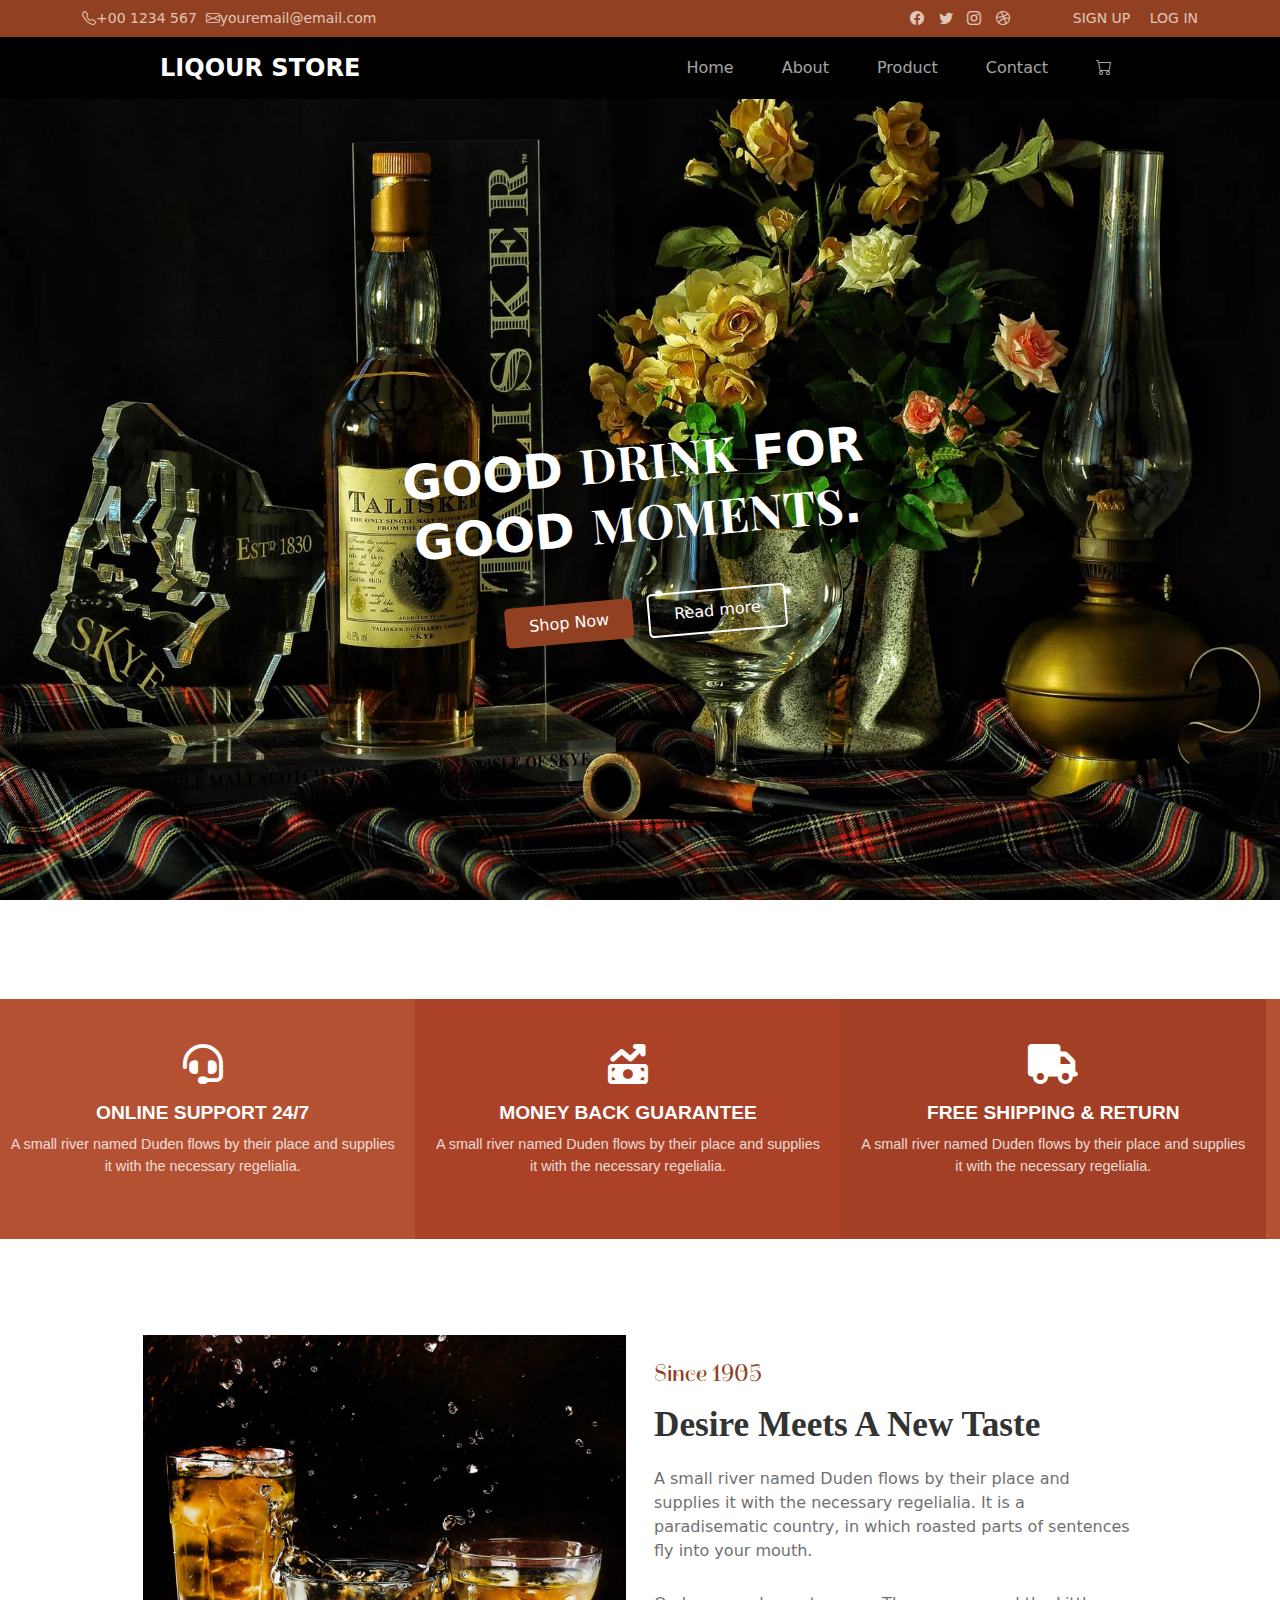
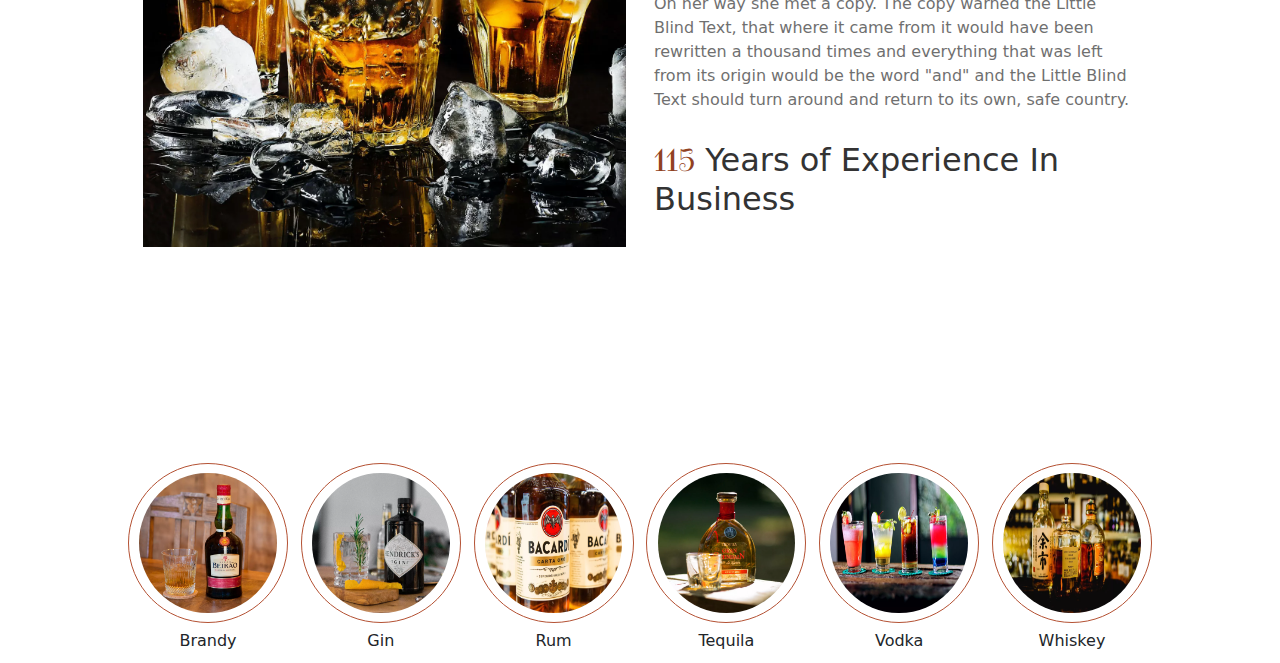
==== index.html @ 7c42d894 "6 circles photo" ====
<!DOCTYPE html>
<html lang="en">
<head>
    <meta charset="UTF-8">
    <meta name="viewport" content="width=device-width, initial-scale=1.0">
    <link href="https://cdn.jsdelivr.net/npm/bootstrap@5.3.3/dist/css/bootstrap.min.css" rel="stylesheet" integrity="sha384-QWTKZyjpPEjISv5WaRU9OFeRpok6YctnYmDr5pNlyT2bRjXh0JMhjY6hW+ALEwIH" crossorigin="anonymous">
    <link rel="stylesheet" href="assets/css/index.scss">
    <link rel="stylesheet" href="assets/css/reset.css">
    <link rel="stylesheet" href="assets/css/index.css">
    <link rel="preconnect" href="https://fonts.googleapis.com">
<link rel="preconnect" href="https://fonts.gstatic.com" crossorigin>
<link href="https://fonts.googleapis.com/css2?family=Spirax&display=swap" rel="stylesheet">
    <link rel="preconnect" href="https://fonts.googleapis.com">
    <link rel="stylesheet" href="https://cdnjs.cloudflare.com/ajax/libs/font-awesome/6.7.2/css/all.min.css" integrity="sha512-Evv84Mr4kqVGRNSgIGL/F/aIDqQb7xQ2vcrdIwxfjThSH8CSR7PBEakCr51Ck+w+/U6swU2Im1vVX0SVk9ABhg==" crossorigin="anonymous" referrerpolicy="no-referrer" />
<link rel="preconnect" href="https://fonts.gstatic.com" crossorigin>
<link href="https://fonts.googleapis.com/css2?family=Playfair+Display:ital,wght@0,400..900;1,400..900&display=swap" rel="stylesheet">
    <link rel="stylesheet" href="https://cdn.jsdelivr.net/npm/bootstrap-icons/font/bootstrap-icons.css">
</head>
<body>

    <header class="top-header">
        <div class="container">
            <div class="row align-items-center">
                <div class="col-md-6 d-flex align-items-center">
                    <i class="bi bi-telephone"></i> +00 1234 567 &nbsp;
                    <i class="bi bi-envelope"></i> youremail@email.com
                </div>
                <div class="col-md-6 text-end">
                    <div class="social-icons d-inline">
                        <a href="#"><i class="bi bi-facebook"></i></a>
                        <a href="#"><i class="bi bi-twitter"></i></a>
                        <a href="#"><i class="bi bi-instagram"></i></a>
                        <a href="#"><i class="bi bi-dribbble"></i></a>
                    </div>
                    <div class="auth-links d-inline">
                        <a href="#">SIGN UP</a>
                        <a href="#">LOG IN</a>
                    </div>
                </div>
            </div>
        </div>
    </header>
    

<nav class="navbar navbar-expand-lg ">
    <div class="container-fluid">
        <a class="navbar-brand fw-bold" href="#">LIQOUR STORE</a>
        <button class="navbar-toggler" type="button" data-bs-toggle="collapse" data-bs-target="#navbarNav"
                aria-controls="navbarNav" aria-expanded="false" aria-label="Toggle navigation">
            <span class="navbar-toggler-icon"></span>
        </button>
        <div class="collapse navbar-collapse justify-content-end" id="navbarNav">
            <ul class="navbar-nav">
                <li class="nav-item">
                    <a class="nav-link active" href="#">Home</a>
                </li>
                <li class="nav-item">
                    <a class="nav-link" href="#">About</a>
                </li>
                <li class="nav-item">
                    <a class="nav-link" href="#">Product</a>
                </li>
                <li class="nav-item">
                    <a class="nav-link" href="#">Contact</a>
                </li>
                <li class="nav-item">
                    <a class="nav-link" href="#">
                        <i class="bi bi-cart"></i> 
                    </a>
                </li>
            </ul>
        </div>
    </div>
</nav>

<div class="hero-wrap" style="background-image: url(assets/img/bg_2.jpg);" data-stellar-background-ratio="0.5">
    <div class="overlay"></div>
    <div class="container">
      <div class="row no-gutters slider-text align-items-center justify-content-center">
        <div class="col-md-8 ftco-animate d-flex align-items-end">
            <div class="text w-100 text-center">
              <h1 class="mb-4">Good <span>Drink</span> for Good <span>Moments</span>.</h1>
              <p><a href="#" class="btn btn-primary py-2 px-4">Shop Now</a> <a href="#" class="btn btn-white btn-outline-white py-2 px-4">Read more</a></p>
          </div>
        </div>
      </div>
    </div>
  </div>


  <section id="orange_area">
    <div class="orange_area">
        <div class="row">
            <div class="col-4">
                <div class="icon"><i class="fa-solid fa-headset"></i></div>
                <div class="icontext">
                    <h3>ONLINE SUPPORT 24/7</h3>
                    <p>A small river named Duden flows by their place and supplies it with the necessary regelialia.</p>
                </div> 
            </div>
            <div class="col-4 litle_orange">
                <div class="icon"><i class="fa-solid fa-money-bill-trend-up"></i></div>
                <div class="icontext">
                    <h3>MONEY BACK GUARANTEE</h3>
                    <p>A small river named Duden flows by their place and supplies it with the necessary regelialia.</p>
                </div> 
            </div>
            <div class="col-4 orange">
                <div class="icon"><i class="fa-solid fa-truck"></i></div>
                <div class="icontext">
                    <h3>FREE SHIPPING & RETURN</h3>
                    <p>A small river named Duden flows by their place and supplies it with the necessary regelialia.</p>
                </div> 
            </div>
        </div>
    </div>
</section>

   
<section id="desiremeets">
    <div class="desiremeets">
        <div class="row gap-1 d-flex align-items-center justify-content-center">
            <div class="col-6">
                <div class="image">
                    <img src="assets/img/about.jpg" alt="">
                </div>
            </div>
            <div class="col-6 text d-flex justify-content-center">
                <span class="since">Since 1905</span>
                <h3>Desire Meets A New Taste</h3>
                <p>A small river named Duden flows by their place and supplies it with the necessary regelialia. It is a paradisematic country, in which roasted parts of sentences fly into your mouth.</p>
                <p>On her way she met a copy. The copy warned the Little Blind Text, that where it came from it would have been rewritten a thousand times and everything that was left from its origin would be the word "and" and the Little Blind Text should turn around and return to its own, safe country.</p>
                <h2><span>115</span> Years of Experience In Business</h2>
            </div>
        </div>
    </div>
</section>



<section id="circles">
    <div class="circles">
        <div class="circlesandtext">
            <div class="circle_mini">
                <div class="circle">
                    <img src="assets/img/kind-1.jpg" alt="">
                </div>
            </div>
            <div class="text"><h1>Brandy</h1></div>
        </div>
        <div class="circlesandtext">
            <div class="circle_mini">
                <div class="circle">
                    <img src="assets/img/kind-2.jpg" alt="">
                </div>
            </div>
            <div class="text"><h1>Gin</h1></div>
        </div>
        <div class="circlesandtext">
            <div class="circle_mini">
                <div class="circle">
                    <img src="assets/img/kind-3.jpg" alt="">
                </div>
            </div>
            <div class="text"><h1>Rum</h1></div>
        </div>
        <div class="circlesandtext">
            <div class="circle_mini">
                <div class="circle">
                    <img src="assets/img/kind-4.jpg" alt="">
                </div>
            </div>
            <div class="text"><h1>Tequila</h1></div>
        </div>
        <div class="circlesandtext">
            <div class="circle_mini">
                <div class="circle">
                    <img src="assets/img/kind-5.jpg" alt="">
                </div>
            </div>
            <div class="text"><h1>Vodka</h1></div>
        </div>
        <div class="circlesandtext">
            <div class="circle_mini">
                <div class="circle">
                    <img src="assets/img/kind-6.jpg" alt="">
                </div>
            </div>
            <div class="text"><h1>Whiskey</h1></div>
        </div>
      
    </div>
</section>

</body>
</html>
---- assets/css/index.css ----
.top-header {
  background-color: #914122;
  color: #e0c5b9;
  font-size: 14px;
  padding: 0.5rem 2rem;
  width: 100%;
  margin-bottom: 0;
  display: flex;
  justify-content: space-between;
  align-items: center;
}
.top-header .social-icons a {
  color: #e0c5b9;
  margin-left: 10px;
  text-decoration: none;
}
.top-header .auth-links a {
  color: #e0c5b9;
  text-decoration: none;
  margin-left: 15px;
}
.top-header .text-end {
  display: flex;
  align-items: center;
  justify-content: flex-end;
  gap: 3rem;
}
.top-header .auth-links a:hover,
.top-header .social-icons a:hover {
  color: #ffffff;
}

.navbar-expand-lg {
  width: 100%;
  z-index: 1000;
  background-color: #010101;
  border: none;
}
.navbar-expand-lg .container-fluid {
  padding: 0 10rem;
  margin: 0 auto;
}
.navbar-expand-lg .container-fluid .navbar-nav {
  gap: 2rem;
}
.navbar-expand-lg .container-fluid .navbar-nav .nav-item a {
  color: rgb(164, 164, 164);
  transition: color 0.3s ease;
}
.navbar-expand-lg .container-fluid .navbar-nav .nav-item a:hover {
  color: #914122;
}
.navbar-expand-lg .fw-bold {
  color: white;
  font-size: 1.5rem;
}

.hero-wrap {
  background-attachment: fixed;
  width: 100%;
  min-height: 100vh;
  background-size: cover;
  background-position: center;
  background-repeat: no-repeat;
  display: flex;
  align-items: center;
  justify-content: center;
  padding: 0 15px;
}
.hero-wrap .overlay {
  position: absolute;
  top: 0;
  left: 0;
  width: 100%;
  height: 100%;
}
.hero-wrap .text {
  position: relative;
  z-index: 2;
  color: white;
  text-align: center;
}
.hero-wrap h1 {
  font-size: 3rem;
  font-weight: bold;
  text-transform: uppercase;
}
.hero-wrap h1 span {
  font-family: "Playfair Display", serif;
}
.hero-wrap .no-gutters {
  transform: rotate(-5deg);
  width: 60rem;
  margin: 0 auto;
  font-size: 3rem;
}
.hero-wrap p {
  margin-top: 20px;
}
.hero-wrap .btn-primary,
.hero-wrap .btn-white {
  border-radius: 5px;
  transition: 0.3s;
}
.hero-wrap .btn-primary {
  background-color: #914122;
  color: white;
  border: none;
}
.hero-wrap .btn-primary:hover {
  background-color: #a1330c;
}
.hero-wrap .btn-white {
  background-color: transparent;
  color: white;
  border: 2px solid white;
}
.hero-wrap .btn-white:hover {
  background-color: white;
  color: black;
}
@media (max-width: 1200px) {
  .hero-wrap h1 {
    font-size: 2.5rem;
  }
  .hero-wrap .no-gutters {
    width: 50rem;
    font-size: 2.5rem;
  }
}
@media (max-width: 992px) {
  .hero-wrap {
    padding: 0 10px;
  }
  .hero-wrap h1 {
    font-size: 2rem;
  }
  .hero-wrap .no-gutters {
    width: 40rem;
    font-size: 2rem;
  }
}
@media (max-width: 768px) {
  .hero-wrap h1 {
    font-size: 1.75rem;
  }
  .hero-wrap .no-gutters {
    width: 30rem;
    font-size: 1.75rem;
  }
  .hero-wrap .btn-primary, .hero-wrap .btn-white {
    font-size: 1rem;
    padding: 10px 20px;
  }
}
@media (max-width: 576px) {
  .hero-wrap {
    min-height: 60vh;
  }
  .hero-wrap h1 {
    font-size: 1.5rem;
  }
  .hero-wrap .no-gutters {
    width: 100%;
    font-size: 1.5rem;
    transform: rotate(0deg);
  }
}

#orange_area {
  display: flex;
  align-items: center;
  justify-content: center;
  background-color: #B45133;
  width: 100%;
  height: auto;
  flex-wrap: wrap;
}
#orange_area .row {
  display: flex;
  justify-content: center;
  align-items: center;
  width: 100%;
  max-width: 1300px;
  height: auto;
  padding: 0;
  flex-wrap: wrap;
}
#orange_area .col-4 {
  flex: 1;
  display: flex;
  flex-direction: column;
  align-items: center;
  justify-content: center;
  text-align: center;
  padding: 20px;
  font-size: 1rem;
  color: white;
  height: 100%;
  min-height: 15rem;
}
#orange_area .col-4 .icon {
  margin-bottom: 15px;
}
#orange_area .col-4 .icon i {
  font-size: 2.5rem;
}
#orange_area .col-4 h3 {
  font-family: "Poppins", sans-serif;
  font-size: 1.2rem;
  font-weight: bold;
  text-transform: uppercase;
  margin-bottom: 10px;
}
#orange_area .col-4 p {
  font-family: "Open Sans", sans-serif;
  font-size: 0.9rem;
  line-height: 1.5;
  opacity: 0.8;
}
#orange_area .litle_orange {
  background-color: #ab4227;
}
#orange_area .orange {
  background-color: #a23f25;
}
@media (max-width: 768px) {
  #orange_area .col-4 {
    flex: 0 0 100%;
    padding: 15px;
    min-height: 12rem;
  }
  #orange_area .icon i {
    font-size: 2rem;
  }
  #orange_area h3 {
    font-size: 1rem;
  }
  #orange_area p {
    font-size: 0.85rem;
  }
}
@media (max-width: 576px) {
  #orange_area .col-4 {
    padding: 10px;
    min-height: 10rem;
  }
  #orange_area .icon i {
    font-size: 1.8rem;
  }
  #orange_area h3 {
    font-size: 0.9rem;
  }
  #orange_area p {
    font-size: 0.8rem;
  }
}

#desiremeets {
  width: 100%;
  height: auto;
}
#desiremeets .row {
  width: 90%;
  margin: 0 auto;
  height: auto;
  padding-top: 6rem;
  padding-bottom: 0;
  padding-left: 3rem;
  padding-right: 3rem;
  display: flex;
  flex-wrap: wrap;
  justify-content: space-between;
  gap: 2rem;
}
#desiremeets .col-6 {
  width: 48%;
  height: 32rem;
  margin-bottom: 3rem;
}
#desiremeets .col-6 img {
  width: 100%;
  height: 32rem;
}
#desiremeets .text {
  display: flex;
  flex-direction: column;
  justify-content: center;
  align-items: flex-start;
  color: #333;
  gap: 0.8rem;
}
#desiremeets .text h3 {
  font-size: 2.2rem;
  font-family: "Times New Roman", Times, serif;
  font-weight: bold;
}
#desiremeets .text span {
  color: #914122;
  font-family: "Spirax", system-ui;
  font-size: 2rem;
}
#desiremeets .text p {
  opacity: 0.7;
}
#desiremeets .text .since {
  font-size: 1.5rem;
}
@media (max-width: 768px) {
  #desiremeets .row {
    flex-direction: column;
    align-items: center;
  }
  #desiremeets .col-6 {
    width: 100%;
    height: 32rem;
  }
  #desiremeets .col-6 img {
    height: 32rem;
  }
}
@media (max-width: 576px) {
  #desiremeets .col-6 {
    padding: 10px;
    width: 100%;
    height: 32rem;
  }
  #desiremeets .col-6 img {
    height: 32rem;
  }
}

#circles {
  width: 100%;
  display: flex;
  justify-content: center;
  align-items: center;
  height: 15rem;
  margin-top: 8rem;
}
#circles .circles {
  display: flex;
  flex-wrap: wrap;
  width: 80%;
  height: 10rem;
  margin: 0 auto;
  justify-content: space-between;
}
#circles .circles .circle_mini {
  width: 10rem;
  height: 10rem;
  display: flex;
  flex-direction: column;
  align-items: center;
  justify-content: center;
  border: 1px solid #B45133;
  border-radius: 50%;
  padding: 0.5rem;
  transition: 0.6s;
}
#circles .circle {
  display: flex;
  align-items: center;
  justify-content: center;
  width: 7.6rem;
  height: 8.3rem;
  margin: 5px 0.5px;
  border-radius: 50%;
}
#circles .circle img {
  width: 8.6rem;
  height: 8.8rem;
  border-radius: 50%;
}
#circles h1 {
  margin-top: 0.5rem;
  font-size: 1rem;
  text-align: center;
}
#circles .circlesandtext {
  width: auto;
  height: auto;
  display: flex;
  align-items: center;
  justify-content: center;
  flex-direction: column;
}
#circles .circle_mini:hover {
  width: 10rem;
  height: 10rem;
  display: flex;
  flex-direction: column;
  align-items: center;
  justify-content: center;
  border: 1px solid #ffffff;
  opacity: 0.5;
  z-index: 999;
  border-radius: 50%;
  padding: 0.5rem;
  transition: 0.6s;
  background-color: rgb(185, 128, 62);
}
@media (max-width: 768px) {
  #circles #circles {
    flex-direction: column;
    margin-top: 40rem;
    height: auto;
  }
  #circles .circles {
    margin-top: 40rem;
    flex-direction: column;
    flex-wrap: wrap;
    align-items: center;
    justify-content: center;
    gap: 1rem;
    height: auto;
  }
  #circles .circle_mini {
    width: 10rem;
    height: 10rem;
  }
}/*# sourceMappingURL=index.css.map */
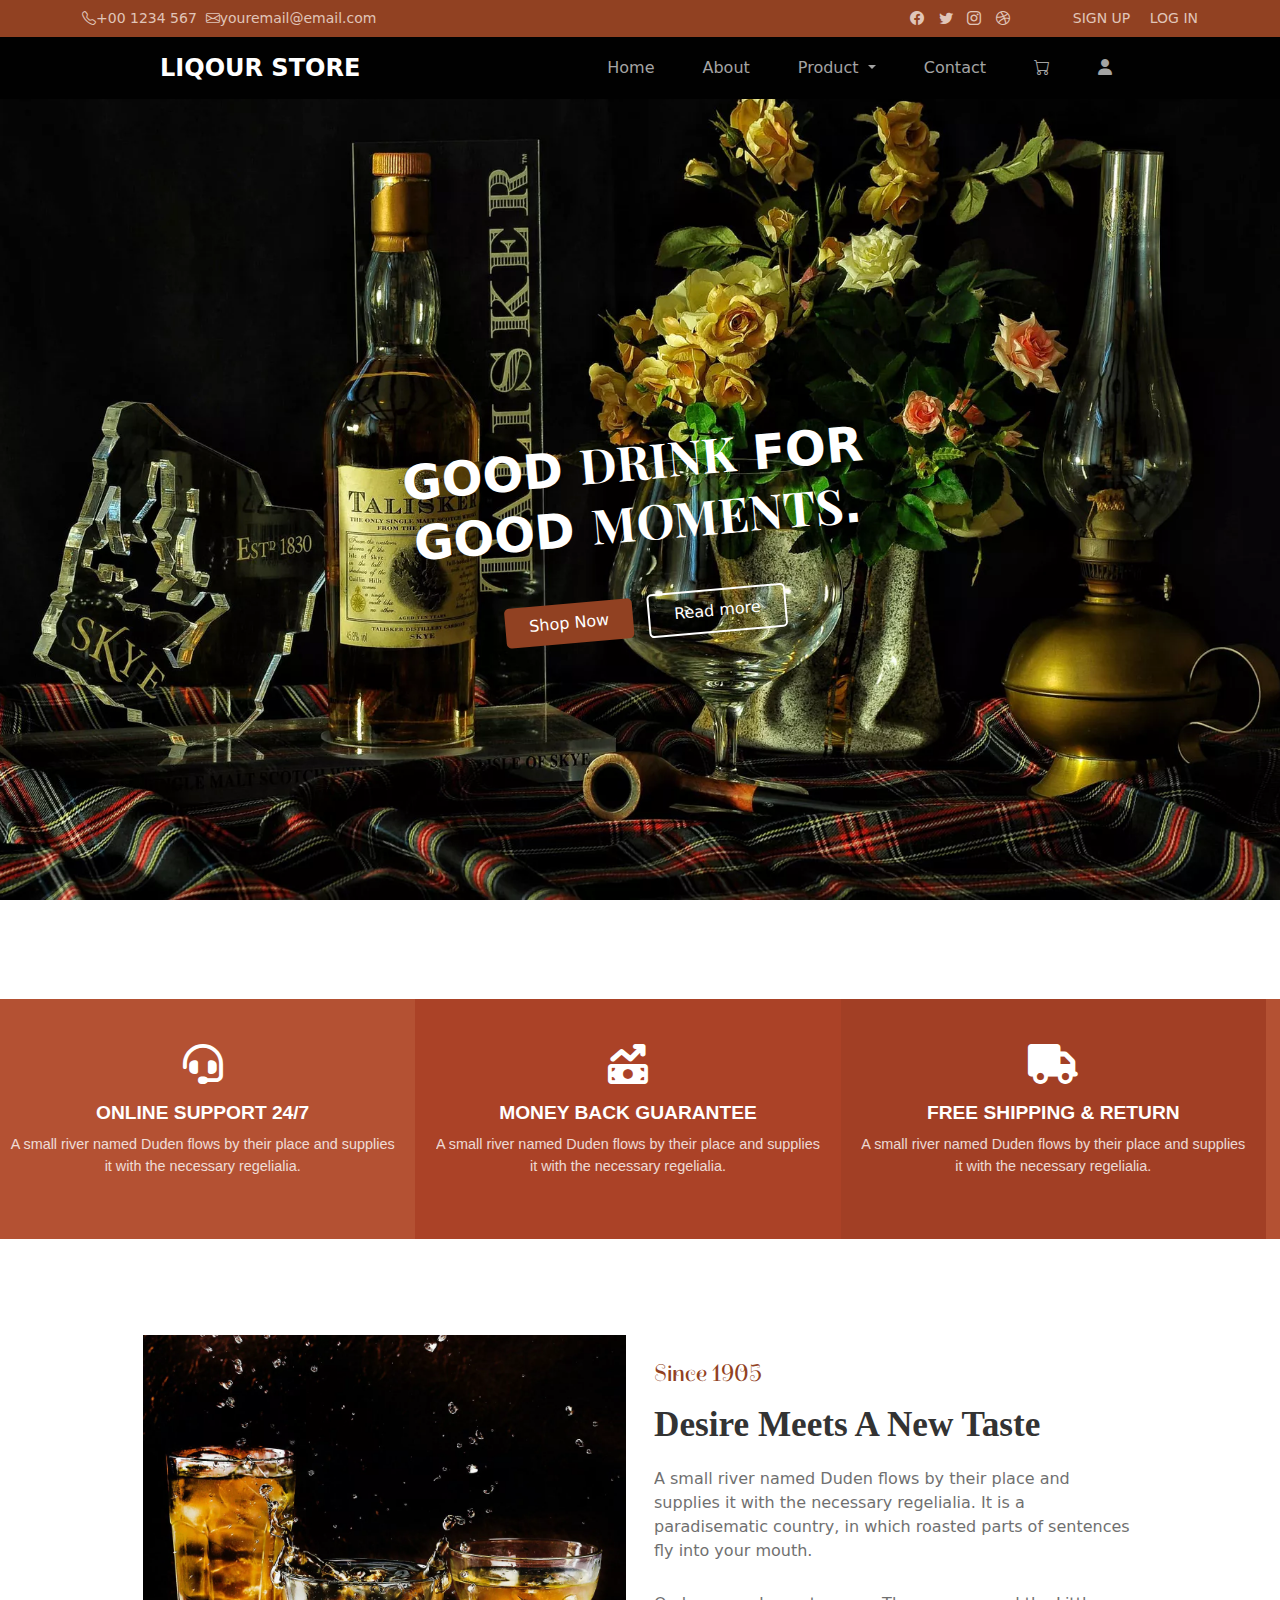
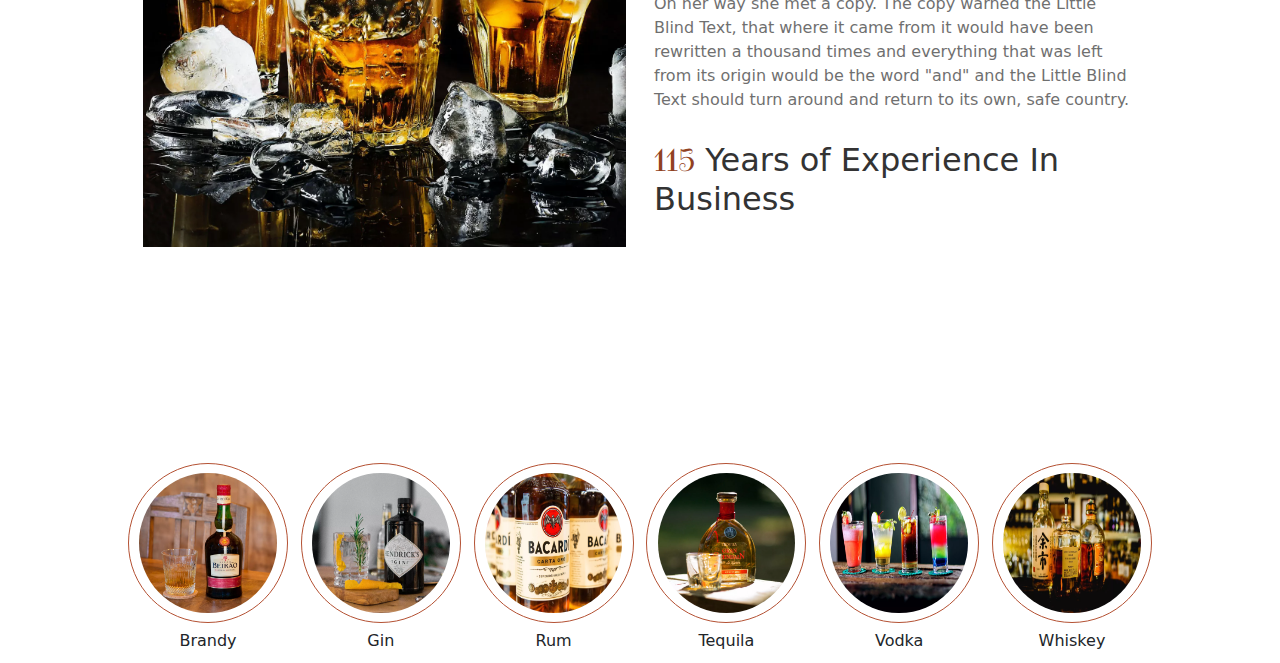
==== commit 375b352a: "Login and signup page version 1.0" ====
--- a/index.html
+++ b/index.html
@@ -42,36 +42,50 @@
     </header>
     
 
-<nav class="navbar navbar-expand-lg ">
-    <div class="container-fluid">
-        <a class="navbar-brand fw-bold" href="#">LIQOUR STORE</a>
-        <button class="navbar-toggler" type="button" data-bs-toggle="collapse" data-bs-target="#navbarNav"
-                aria-controls="navbarNav" aria-expanded="false" aria-label="Toggle navigation">
-            <span class="navbar-toggler-icon"></span>
-        </button>
-        <div class="collapse navbar-collapse justify-content-end" id="navbarNav">
-            <ul class="navbar-nav">
-                <li class="nav-item">
-                    <a class="nav-link active" href="#">Home</a>
-                </li>
-                <li class="nav-item">
-                    <a class="nav-link" href="#">About</a>
-                </li>
-                <li class="nav-item">
-                    <a class="nav-link" href="#">Product</a>
-                </li>
-                <li class="nav-item">
-                    <a class="nav-link" href="#">Contact</a>
-                </li>
-                <li class="nav-item">
-                    <a class="nav-link" href="#">
-                        <i class="bi bi-cart"></i> 
-                    </a>
-                </li>
-            </ul>
-        </div>
-    </div>
-</nav>
+    <nav class="navbar navbar-expand-lg">
+        <div class="container-fluid">
+            <a class="navbar-brand fw-bold" href="#">LIQOUR STORE</a>
+            <button class="navbar-toggler" type="button" data-bs-toggle="collapse" data-bs-target="#navbarNav"
+                    aria-controls="navbarNav" aria-expanded="false" aria-label="Toggle navigation">
+                <span class="navbar-toggler-icon"></span>
+            </button>
+            <div class="collapse navbar-collapse justify-content-end" id="navbarNav">
+                <ul class="navbar-nav">
+                    <li class="nav-item">
+                        <a class="nav-link active" href="#">Home</a>
+                    </li>
+                    <li class="nav-item">
+                        <a class="nav-link" href="#">About</a>
+                    </li>
+                    <li class="nav-item dropdown">
+                        <a class="nav-link dropdown-toggle" href="#" role="button" data-bs-toggle="dropdown" aria-expanded="false">
+                          Product
+                        </a>
+                        <ul class="dropdown-menu">
+                          <li><a class="dropdown-item" href="#">Product</a></li>
+                          <li><a class="dropdown-item" href="#">Single product</a></li>
+                          <li><a class="dropdown-item" href="#">Cart</a></li>
+                          <li><a class="dropdown-item" href="#">Checkout</a></li>
+                        </ul>
+                      </li>
+                    <li class="nav-item">
+                        <a class="nav-link" href="#">Contact</a>
+                    </li>
+                    <li class="nav-item">
+                        <a class="nav-link" href="#">
+                            <i class="bi bi-cart"></i> 
+                        </a>
+                    </li>
+                    <li class="nav-item">
+                        <a class="nav-link" href="signup.html">
+                            <i class="fa-solid fa-user"></i> 
+                        </a>
+                    </li>
+                </ul>
+            </div>
+        </div>
+    </nav>
+    
 
 <div class="hero-wrap" style="background-image: url(assets/img/bg_2.jpg);" data-stellar-background-ratio="0.5">
     <div class="overlay"></div>
@@ -191,6 +205,7 @@
       
     </div>
 </section>
+<script src="https://cdn.jsdelivr.net/npm/bootstrap@5.3.3/dist/js/bootstrap.bundle.min.js" integrity="sha384-YvpcrYf0tY3lHB60NNkmXc5s9fDVZLESaAA55NDzOxhy9GkcIdslK1eN7N6jIeHz" crossorigin="anonymous"></script>
 
 </body>
 </html>--- a/assets/css/index.css
+++ b/assets/css/index.css
@@ -43,6 +43,10 @@
 .navbar-expand-lg .container-fluid .navbar-nav {
   gap: 2rem;
 }
+.navbar-expand-lg .container-fluid .navbar-nav .dropdown-menu {
+  background-color: #010101;
+  color: white;
+}
 .navbar-expand-lg .container-fluid .navbar-nav .nav-item a {
   color: rgb(164, 164, 164);
   transition: color 0.3s ease;
@@ -53,6 +57,26 @@
 .navbar-expand-lg .fw-bold {
   color: white;
   font-size: 1.5rem;
+}
+@media (max-width: 768px) {
+  .navbar-expand-lg .navbar-toggler {
+    background-color: #ff6600;
+  }
+  .navbar-expand-lg .navbar-nav {
+    width: 100%;
+    text-align: center;
+    display: flex;
+    flex-direction: column;
+    align-items: center;
+    padding: 0;
+  }
+  .navbar-expand-lg .navbar-nav .nav-item {
+    width: 100%;
+    padding: 10px 0;
+  }
+  .navbar-expand-lg .navbar-nav .nav-link {
+    font-size: 18px;
+  }
 }
 
 .hero-wrap {
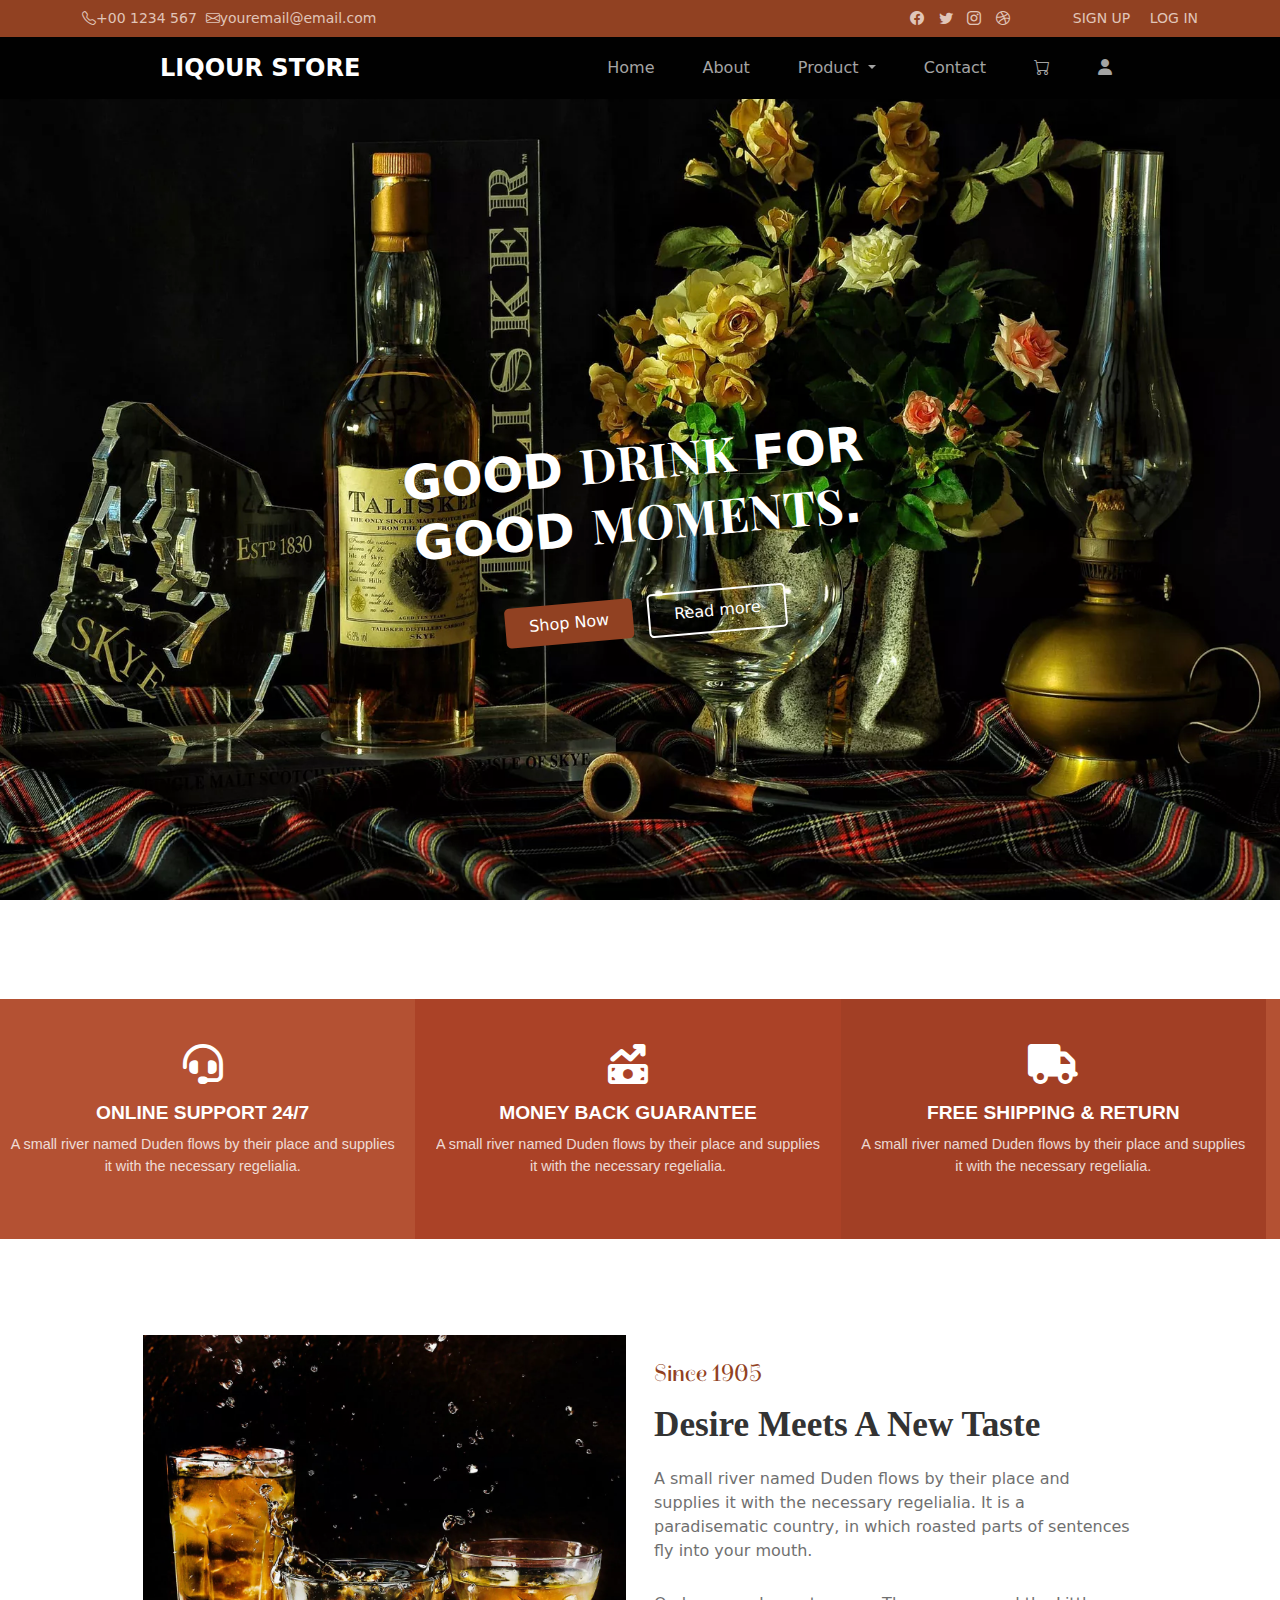
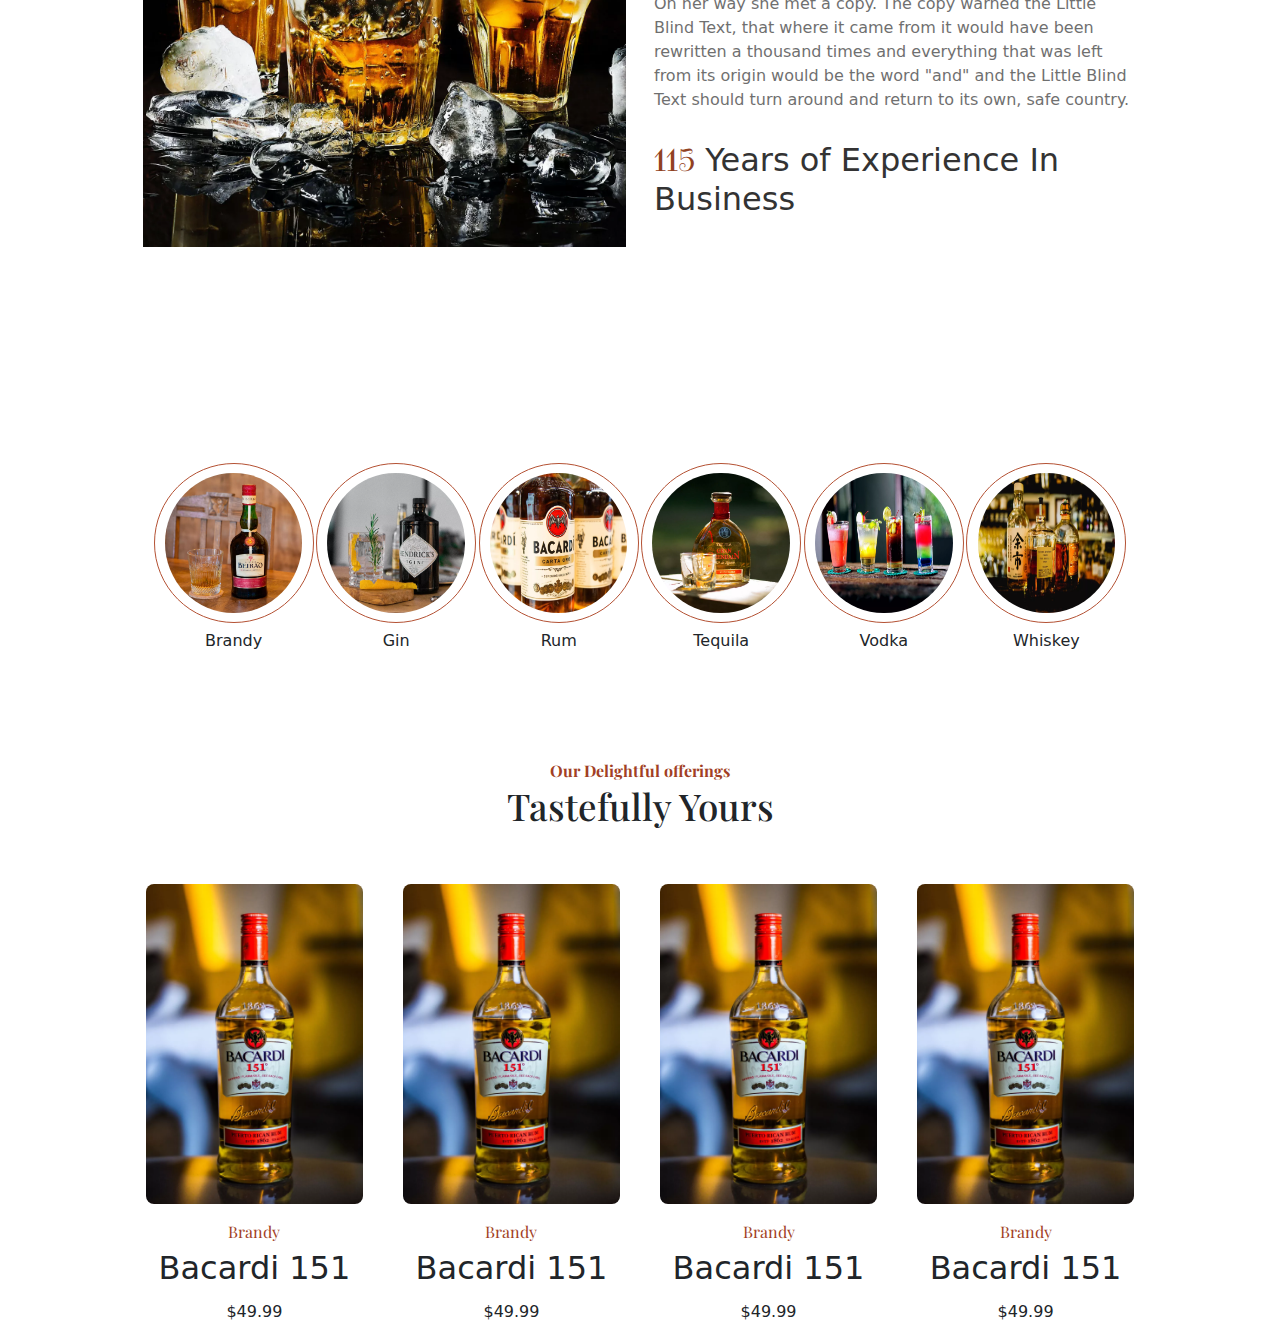
==== commit 37eb6f55: "ThreeSection_area" ====
--- a/index.html
+++ b/index.html
@@ -33,8 +33,8 @@
                         <a href="#"><i class="bi bi-dribbble"></i></a>
                     </div>
                     <div class="auth-links d-inline">
-                        <a href="#">SIGN UP</a>
-                        <a href="#">LOG IN</a>
+                        <a href="signup.html">SIGN UP</a>
+                        <a href="login.html">LOG IN</a>
                     </div>
                 </div>
             </div>
@@ -205,6 +205,98 @@
       
     </div>
 </section>
+
+
+
+<section id="threerow_area">
+    <div class="container">
+        <div class="row first_row ">
+            <div class="col-12">
+                <div class="text_header">
+                    <span>Our Delightful offerings</span>
+                    <h3>Tastefully Yours</h3>
+                </div>
+            </div>
+        </div>
+        <div class="row second_row">
+            <div class="col-3">
+                <div class="image">
+                    <img src="assets/img/prod-1.jpg" alt="">
+                    <div class="icons">
+                        <i class="fa  fa-bag-shopping"></i>
+                        <i class="fa fa-heart"></i>
+                        <i class="fa fa-eye"></i>
+                    </div>
+                    <div class="text">
+                        <span>Brandy</span>
+                        <h2>Bacardi 151</h2>
+                        <p>$49.99</p>
+                    </div>
+                </div>
+            </div>
+            <div class="col-3">
+                <div class="image">
+                    <img src="assets/img/prod-1.jpg" alt="">
+                    <div class="icons">
+                        <i class="fa  fa-bag-shopping"></i>
+                        <i class="fa fa-heart"></i>
+                        <i class="fa fa-eye"></i>
+                    </div>
+                    <div class="text">
+                        <span>Brandy</span>
+                        <h2>Bacardi 151</h2>
+                        <p>$49.99</p>
+                    </div>
+                </div>
+            </div>
+            <div class="col-3">
+                <div class="image">
+                    <img src="assets/img/prod-1.jpg" alt="">
+                    <div class="icons">
+                        <i class="fa  fa-bag-shopping"></i>
+                        <i class="fa fa-heart"></i>
+                        <i class="fa fa-eye"></i>
+                    </div>
+                    <div class="text">
+                        <span>Brandy</span>
+                        <h2>Bacardi 151</h2>
+                        <p>$49.99</p>
+                    </div>
+                </div>
+            </div>
+            <div class="col-3">
+                <div class="image">
+                    <img src="assets/img/prod-1.jpg" alt="">
+                    <div class="icons">
+                        <i class="fa  fa-bag-shopping"></i>
+                        <i class="fa fa-heart"></i>
+                        <i class="fa fa-eye"></i>
+                    </div>
+                    <div class="text">
+                        <span>Brandy</span>
+                        <h2>Bacardi 151</h2>
+                        <p>$49.99</p>
+                    </div>
+                </div>
+            </div>
+           
+        </div>
+    </div>
+</section>
+
+
+
+
+
+
+
+
+
+
+
+
+
+
 <script src="https://cdn.jsdelivr.net/npm/bootstrap@5.3.3/dist/js/bootstrap.bundle.min.js" integrity="sha384-YvpcrYf0tY3lHB60NNkmXc5s9fDVZLESaAA55NDzOxhy9GkcIdslK1eN7N6jIeHz" crossorigin="anonymous"></script>
 
 </body>
--- a/assets/css/index.css
+++ b/assets/css/index.css
@@ -355,12 +355,14 @@
 }
 
 #circles {
-  width: 100%;
+  width: 95%;
   display: flex;
   justify-content: center;
   align-items: center;
   height: 15rem;
   margin-top: 8rem;
+  margin-left: auto;
+  margin-right: auto;
 }
 #circles .circles {
   display: flex;
@@ -443,4 +445,106 @@
     width: 10rem;
     height: 10rem;
   }
+}
+
+#threerow_area {
+  width: 100%;
+  min-height: -moz-fit-content;
+  min-height: fit-content;
+  margin-top: 6rem;
+}
+#threerow_area .row {
+  display: flex;
+  align-items: center;
+  justify-content: center;
+}
+#threerow_area .first_row {
+  display: flex;
+  align-items: center;
+  justify-content: center;
+}
+#threerow_area .first_row .col-12 {
+  display: flex;
+  align-items: center;
+  justify-content: center;
+  flex-direction: column;
+  text-align: center;
+}
+#threerow_area .first_row .col-12 span {
+  margin: 0 auto;
+  color: #a23f25;
+  font-family: "Playfair Display", serif;
+  font-weight: bold;
+}
+#threerow_area .first_row .col-12 h3 {
+  font-family: "Playfair Display", serif;
+  font-size: 2.3rem;
+  font-weight: 6rem;
+  text-align: center;
+}
+#threerow_area .second_row {
+  width: 90%;
+  margin: 0 auto;
+  display: flex;
+  align-items: center;
+  justify-content: center;
+  flex-wrap: nowrap;
+  gap: 1rem;
+}
+#threerow_area .second_row .col-3 {
+  width: 24%;
+  height: auto;
+  display: flex;
+  flex-direction: column;
+  align-items: center;
+  justify-content: center;
+}
+#threerow_area .second_row .col-3 .image {
+  width: 100%;
+  margin-top: 3rem;
+  position: relative;
+}
+#threerow_area .second_row .col-3 .image img {
+  width: 100%;
+  height: 20rem;
+  border-radius: 0.5rem;
+  transition: filter 0.3s ease;
+}
+#threerow_area .second_row .col-3 .image:hover img {
+  filter: brightness(0.5);
+}
+#threerow_area .second_row .col-3 .image .icons {
+  display: flex;
+  position: absolute;
+  top: 50%;
+  left: 50%;
+  transform: translate(-50%, -50%);
+  gap: 1rem;
+}
+#threerow_area .second_row .col-3 .image .icons .fa {
+  width: 2.5rem;
+  height: 2rem;
+  font-size: 1rem;
+  display: flex;
+  align-items: center;
+  justify-content: center;
+  color: rgba(255, 255, 255, 0);
+  cursor: pointer;
+  transition: color 0.3s ease;
+}
+#threerow_area .second_row .col-3 .image .icons:hover .fa {
+  color: white;
+  border: 1px solid white;
+}
+#threerow_area .second_row .col-3 .text {
+  display: flex;
+  flex-direction: column;
+  align-items: center;
+  justify-content: center;
+  gap: 0.3em;
+  margin-top: 1rem;
+}
+#threerow_area .second_row .col-3 .text span {
+  font-family: "Playfair Display", serif;
+  color: #a23f25;
 }/*# sourceMappingURL=index.css.map */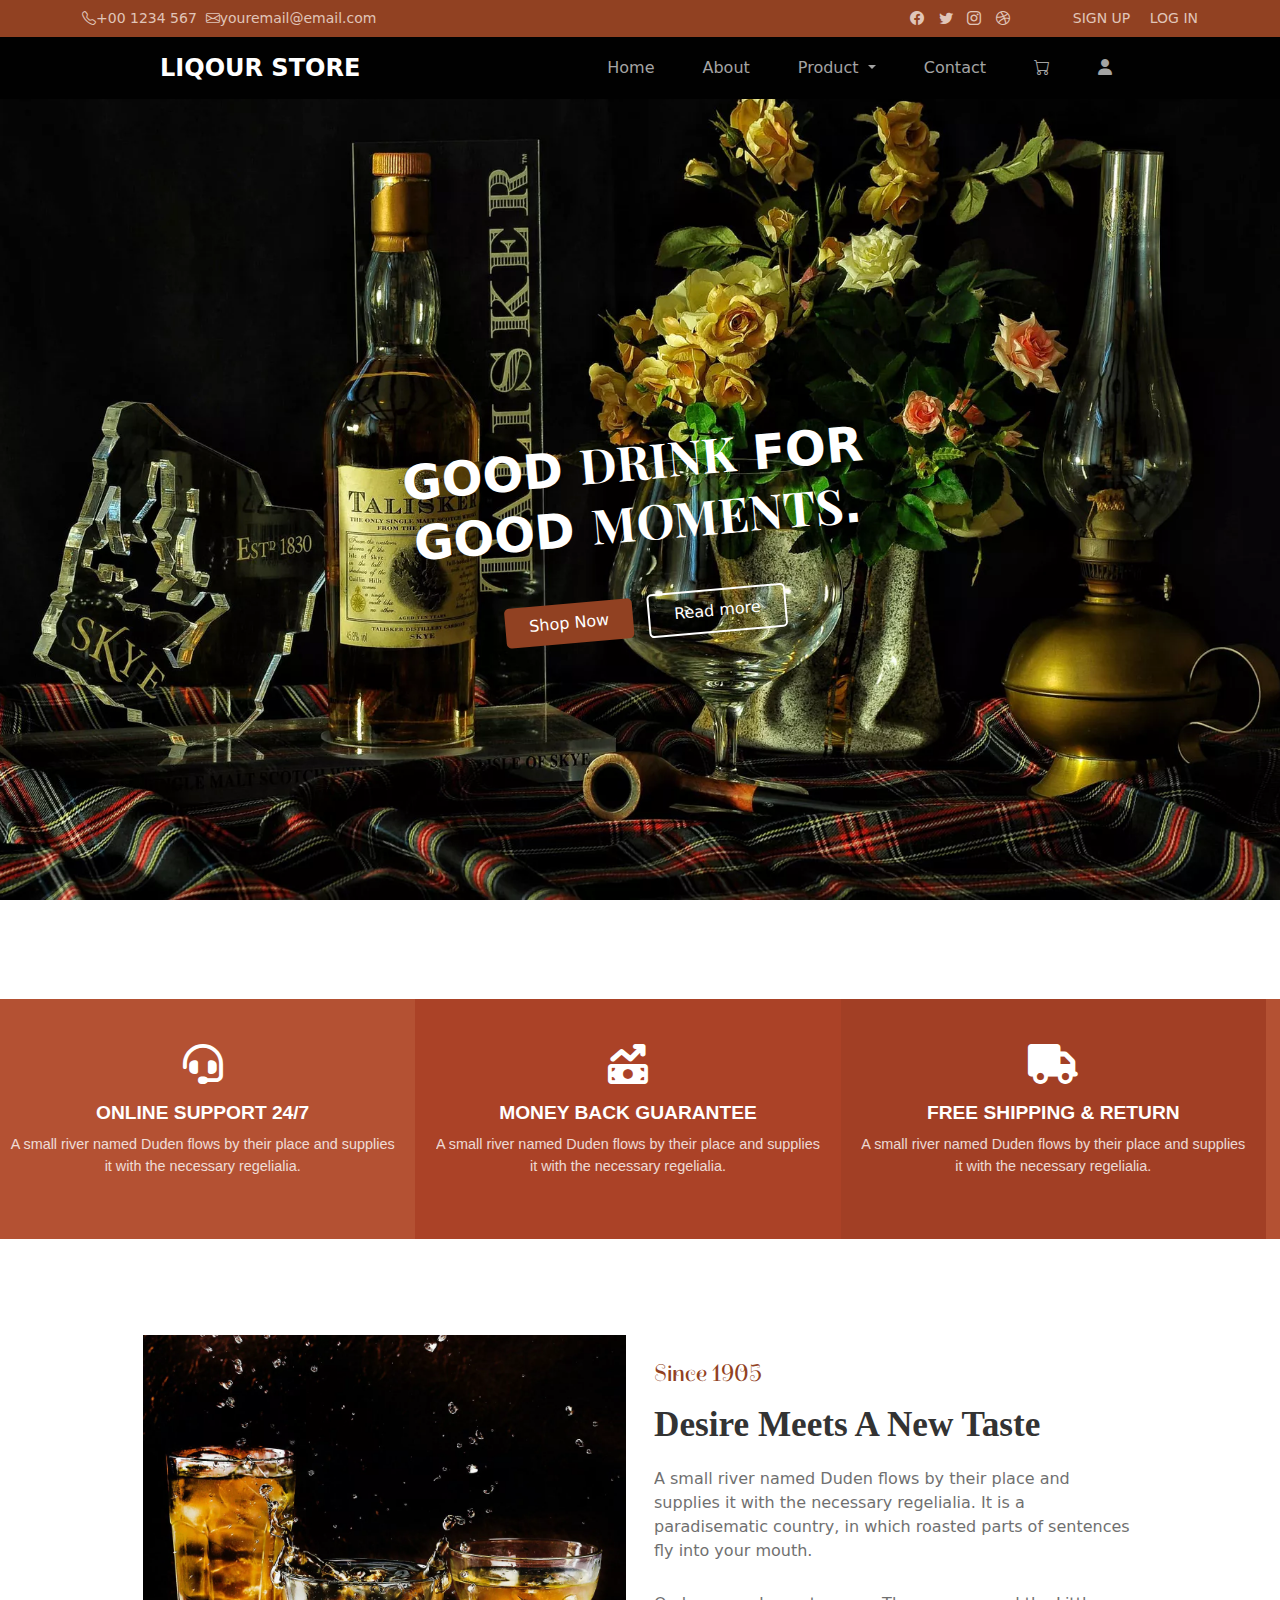
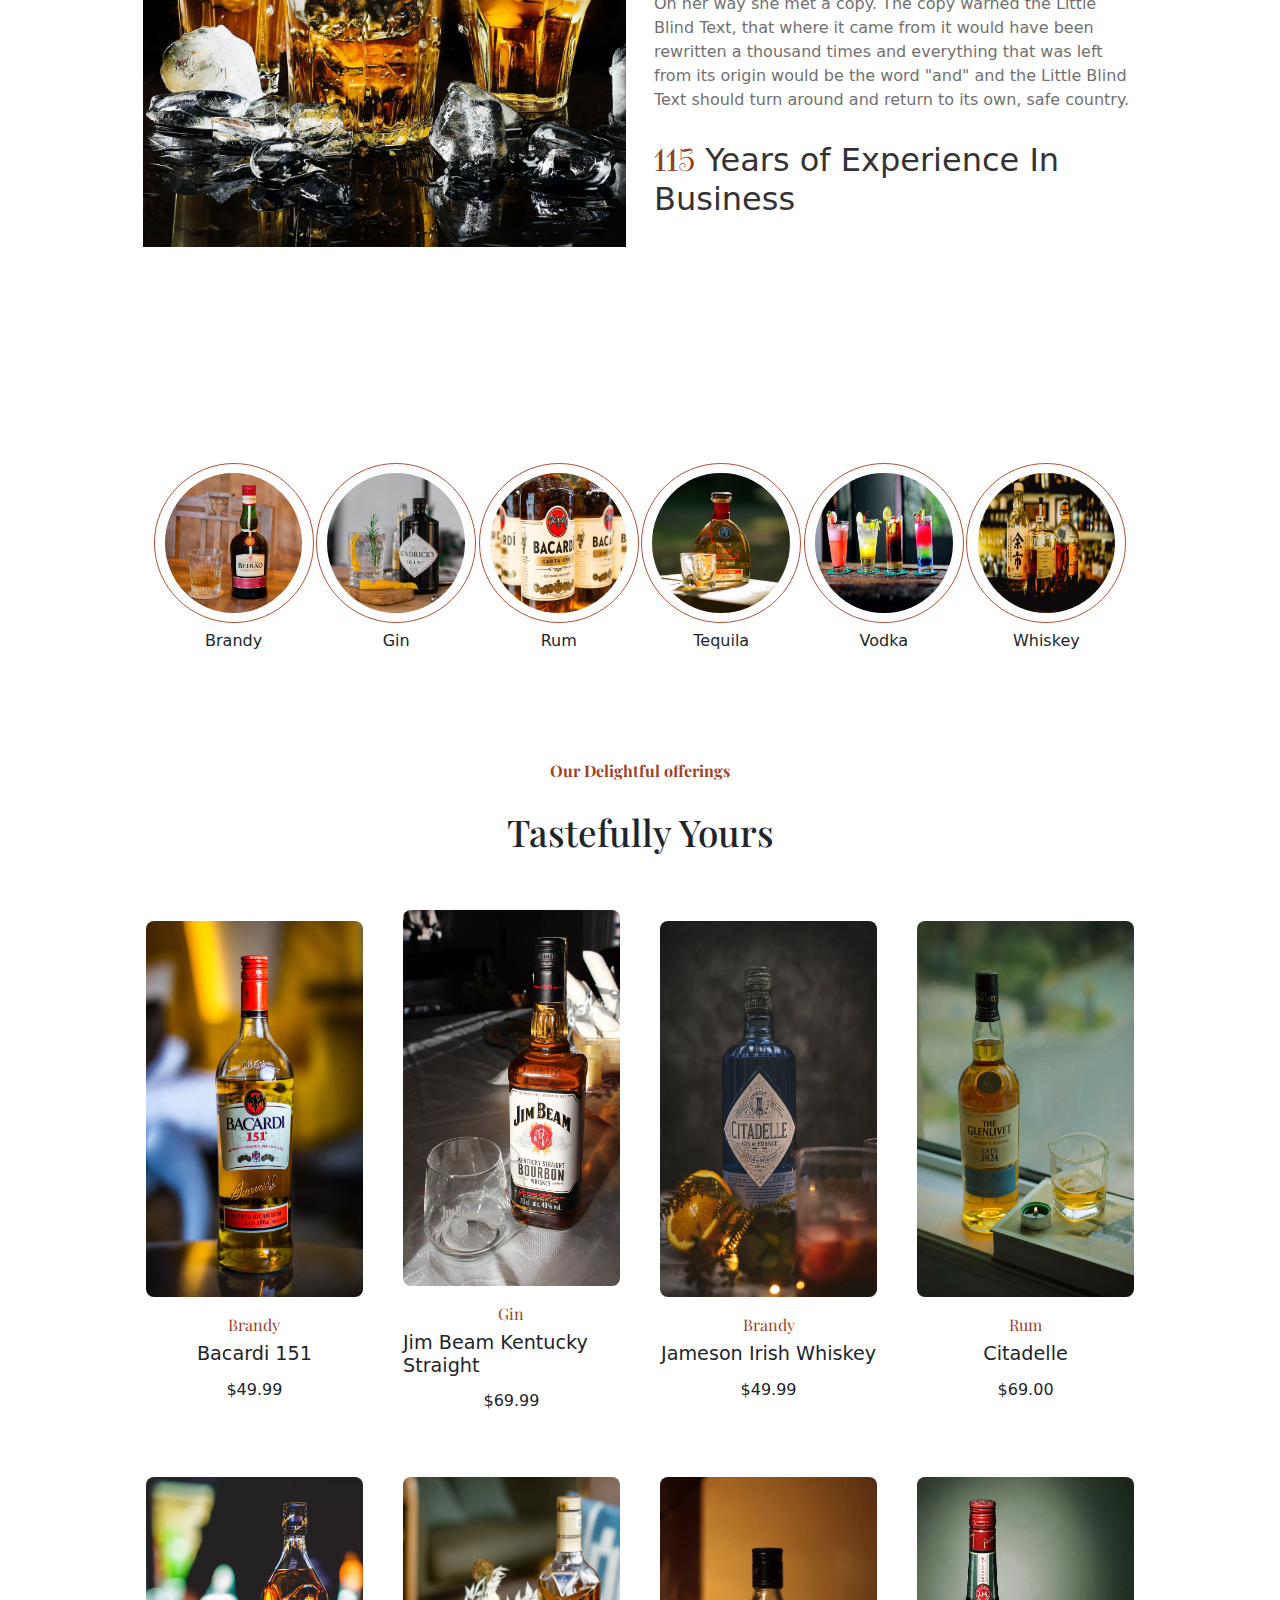
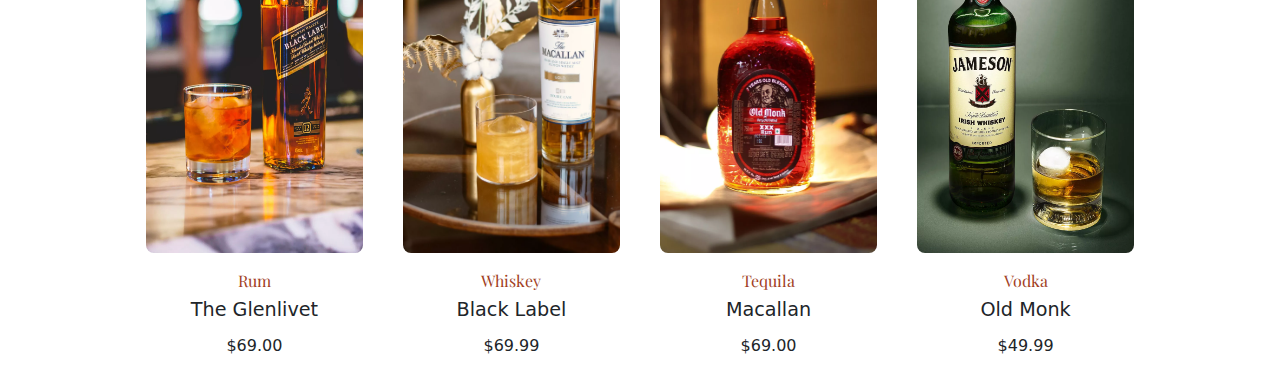
==== commit c5f882f4: "Three_row area end with responsives" ====
--- a/index.html
+++ b/index.html
@@ -236,7 +236,22 @@
             </div>
             <div class="col-3">
                 <div class="image">
-                    <img src="assets/img/prod-1.jpg" alt="">
+                    <img src="assets/img/prod-2.jpg" alt="">
+                    <div class="icons">
+                        <i class="fa  fa-bag-shopping"></i>
+                        <i class="fa fa-heart"></i>
+                        <i class="fa fa-eye"></i>
+                    </div>
+                    <div class="text">
+                        <span>Gin</span>
+                        <h2>Jim Beam Kentucky Straight</h2>
+                        <p>$69.99</p>
+                    </div>
+                </div>
+            </div>
+            <div class="col-3">
+                <div class="image">
+                    <img src="assets/img/prod-3.jpg" alt="">
                     <div class="icons">
                         <i class="fa  fa-bag-shopping"></i>
                         <i class="fa fa-heart"></i>
@@ -244,42 +259,89 @@
                     </div>
                     <div class="text">
                         <span>Brandy</span>
-                        <h2>Bacardi 151</h2>
+                        <h2>Jameson Irish Whiskey</h2>
                         <p>$49.99</p>
                     </div>
                 </div>
             </div>
             <div class="col-3">
                 <div class="image">
-                    <img src="assets/img/prod-1.jpg" alt="">
-                    <div class="icons">
-                        <i class="fa  fa-bag-shopping"></i>
-                        <i class="fa fa-heart"></i>
-                        <i class="fa fa-eye"></i>
-                    </div>
-                    <div class="text">
-                        <span>Brandy</span>
-                        <h2>Bacardi 151</h2>
+                    <img src="assets/img/prod-4.jpg" alt="">
+                    <div class="icons">
+                        <i class="fa  fa-bag-shopping"></i>
+                        <i class="fa fa-heart"></i>
+                        <i class="fa fa-eye"></i>
+                    </div>
+                    <div class="text">
+                        <span>Rum</span>
+                        <h2>Citadelle</h2>
+                        <p>$69.00</p>
+                    </div>
+                </div>
+            </div>
+           
+        </div>
+        <div class="row three_row">
+            <div class="col-3">
+                <div class="image">
+                    <img src="assets/img/prod-5.jpg" alt="">
+                    <div class="icons">
+                        <i class="fa  fa-bag-shopping"></i>
+                        <i class="fa fa-heart"></i>
+                        <i class="fa fa-eye"></i>
+                    </div>
+                    <div class="text">
+                        <span>Rum</span>
+                        <h2>The Glenlivet</h2>
+                        <p>$69.00</p>
+                    </div>
+                </div>
+            </div>
+            <div class="col-3">
+                <div class="image">
+                    <img src="assets/img/prod-6.jpg" alt="">
+                    <div class="icons">
+                        <i class="fa  fa-bag-shopping"></i>
+                        <i class="fa fa-heart"></i>
+                        <i class="fa fa-eye"></i>
+                    </div>
+                    <div class="text">
+                        <span>Whiskey</span>
+                        <h2>Black Label</h2>
+                        <p>$69.99</p>
+                    </div>
+                </div>
+            </div>
+            <div class="col-3">
+                <div class="image">
+                    <img src="assets/img/prod-7.jpg" alt="">
+                    <div class="icons">
+                        <i class="fa  fa-bag-shopping"></i>
+                        <i class="fa fa-heart"></i>
+                        <i class="fa fa-eye"></i>
+                    </div>
+                    <div class="text">
+                        <span>Tequila</span>
+                        <h2>Macallan</h2>
+                        <p>$69.00</p>
+                    </div>
+                </div>
+            </div>
+            <div class="col-3">
+                <div class="image">
+                    <img src="assets/img/prod-8.jpg" alt="">
+                    <div class="icons">
+                        <i class="fa  fa-bag-shopping"></i>
+                        <i class="fa fa-heart"></i>
+                        <i class="fa fa-eye"></i>
+                    </div>
+                    <div class="text">
+                        <span>Vodka</span>
+                        <h2>Old Monk</h2>
                         <p>$49.99</p>
                     </div>
                 </div>
             </div>
-            <div class="col-3">
-                <div class="image">
-                    <img src="assets/img/prod-1.jpg" alt="">
-                    <div class="icons">
-                        <i class="fa  fa-bag-shopping"></i>
-                        <i class="fa fa-heart"></i>
-                        <i class="fa fa-eye"></i>
-                    </div>
-                    <div class="text">
-                        <span>Brandy</span>
-                        <h2>Bacardi 151</h2>
-                        <p>$49.99</p>
-                    </div>
-                </div>
-            </div>
-           
         </div>
     </div>
 </section>
--- a/assets/css/index.css
+++ b/assets/css/index.css
@@ -481,8 +481,9 @@
   font-size: 2.3rem;
   font-weight: 6rem;
   text-align: center;
-}
-#threerow_area .second_row {
+  margin-top: 1.6rem;
+}
+#threerow_area .second_row, #threerow_area .three_row {
   width: 90%;
   margin: 0 auto;
   display: flex;
@@ -491,7 +492,7 @@
   flex-wrap: nowrap;
   gap: 1rem;
 }
-#threerow_area .second_row .col-3 {
+#threerow_area .second_row .col-3, #threerow_area .three_row .col-3 {
   width: 24%;
   height: auto;
   display: flex;
@@ -499,21 +500,24 @@
   align-items: center;
   justify-content: center;
 }
-#threerow_area .second_row .col-3 .image {
+#threerow_area .second_row .col-3 h2, #threerow_area .three_row .col-3 h2 {
+  font-size: 1.2rem;
+}
+#threerow_area .second_row .col-3 .image, #threerow_area .three_row .col-3 .image {
   width: 100%;
   margin-top: 3rem;
   position: relative;
 }
-#threerow_area .second_row .col-3 .image img {
-  width: 100%;
-  height: 20rem;
+#threerow_area .second_row .col-3 .image img, #threerow_area .three_row .col-3 .image img {
+  width: 100%;
+  height: 23.5rem;
   border-radius: 0.5rem;
   transition: filter 0.3s ease;
 }
-#threerow_area .second_row .col-3 .image:hover img {
+#threerow_area .second_row .col-3 .image:hover img, #threerow_area .three_row .col-3 .image:hover img {
   filter: brightness(0.5);
 }
-#threerow_area .second_row .col-3 .image .icons {
+#threerow_area .second_row .col-3 .image .icons, #threerow_area .three_row .col-3 .image .icons {
   display: flex;
   position: absolute;
   top: 50%;
@@ -521,7 +525,7 @@
   transform: translate(-50%, -50%);
   gap: 1rem;
 }
-#threerow_area .second_row .col-3 .image .icons .fa {
+#threerow_area .second_row .col-3 .image .icons .fa, #threerow_area .three_row .col-3 .image .icons .fa {
   width: 2.5rem;
   height: 2rem;
   font-size: 1rem;
@@ -532,11 +536,11 @@
   cursor: pointer;
   transition: color 0.3s ease;
 }
-#threerow_area .second_row .col-3 .image .icons:hover .fa {
+#threerow_area .second_row .col-3 .image .icons:hover .fa, #threerow_area .three_row .col-3 .image .icons:hover .fa {
   color: white;
   border: 1px solid white;
 }
-#threerow_area .second_row .col-3 .text {
+#threerow_area .second_row .col-3 .text, #threerow_area .three_row .col-3 .text {
   display: flex;
   flex-direction: column;
   align-items: center;
@@ -544,7 +548,47 @@
   gap: 0.3em;
   margin-top: 1rem;
 }
-#threerow_area .second_row .col-3 .text span {
+#threerow_area .second_row .col-3 .text span, #threerow_area .three_row .col-3 .text span {
   font-family: "Playfair Display", serif;
   color: #a23f25;
+}
+@media (max-width: 1200px) {
+  #threerow_area .first_row {
+    margin-top: 20rem;
+  }
+  #threerow_area .second_row, #threerow_area .three_row {
+    flex-wrap: wrap;
+  }
+  #threerow_area .col-3 {
+    width: 48%;
+  }
+}
+@media (max-width: 996px) {
+  #threerow_area .first_row {
+    margin-top: 20rem;
+  }
+  #threerow_area .second_row, #threerow_area .three_row {
+    flex-wrap: wrap;
+  }
+  #threerow_area .col-3 {
+    width: 33%;
+  }
+}
+@media (max-width: 768px) {
+  #threerow_area .first_row {
+    margin-top: 60rem;
+  }
+  #threerow_area .second_row .col-3, #threerow_area .three_row .col-3 {
+    width: 100%;
+    margin-bottom: 2rem;
+  }
+}
+@media (max-width: 480px) {
+  #threerow_area .first_row {
+    margin-top: 60rem;
+  }
+  #threerow_area .second_row .col-3, #threerow_area .three_row .col-3 {
+    width: 100%;
+    margin-bottom: 2rem;
+  }
 }/*# sourceMappingURL=index.css.map */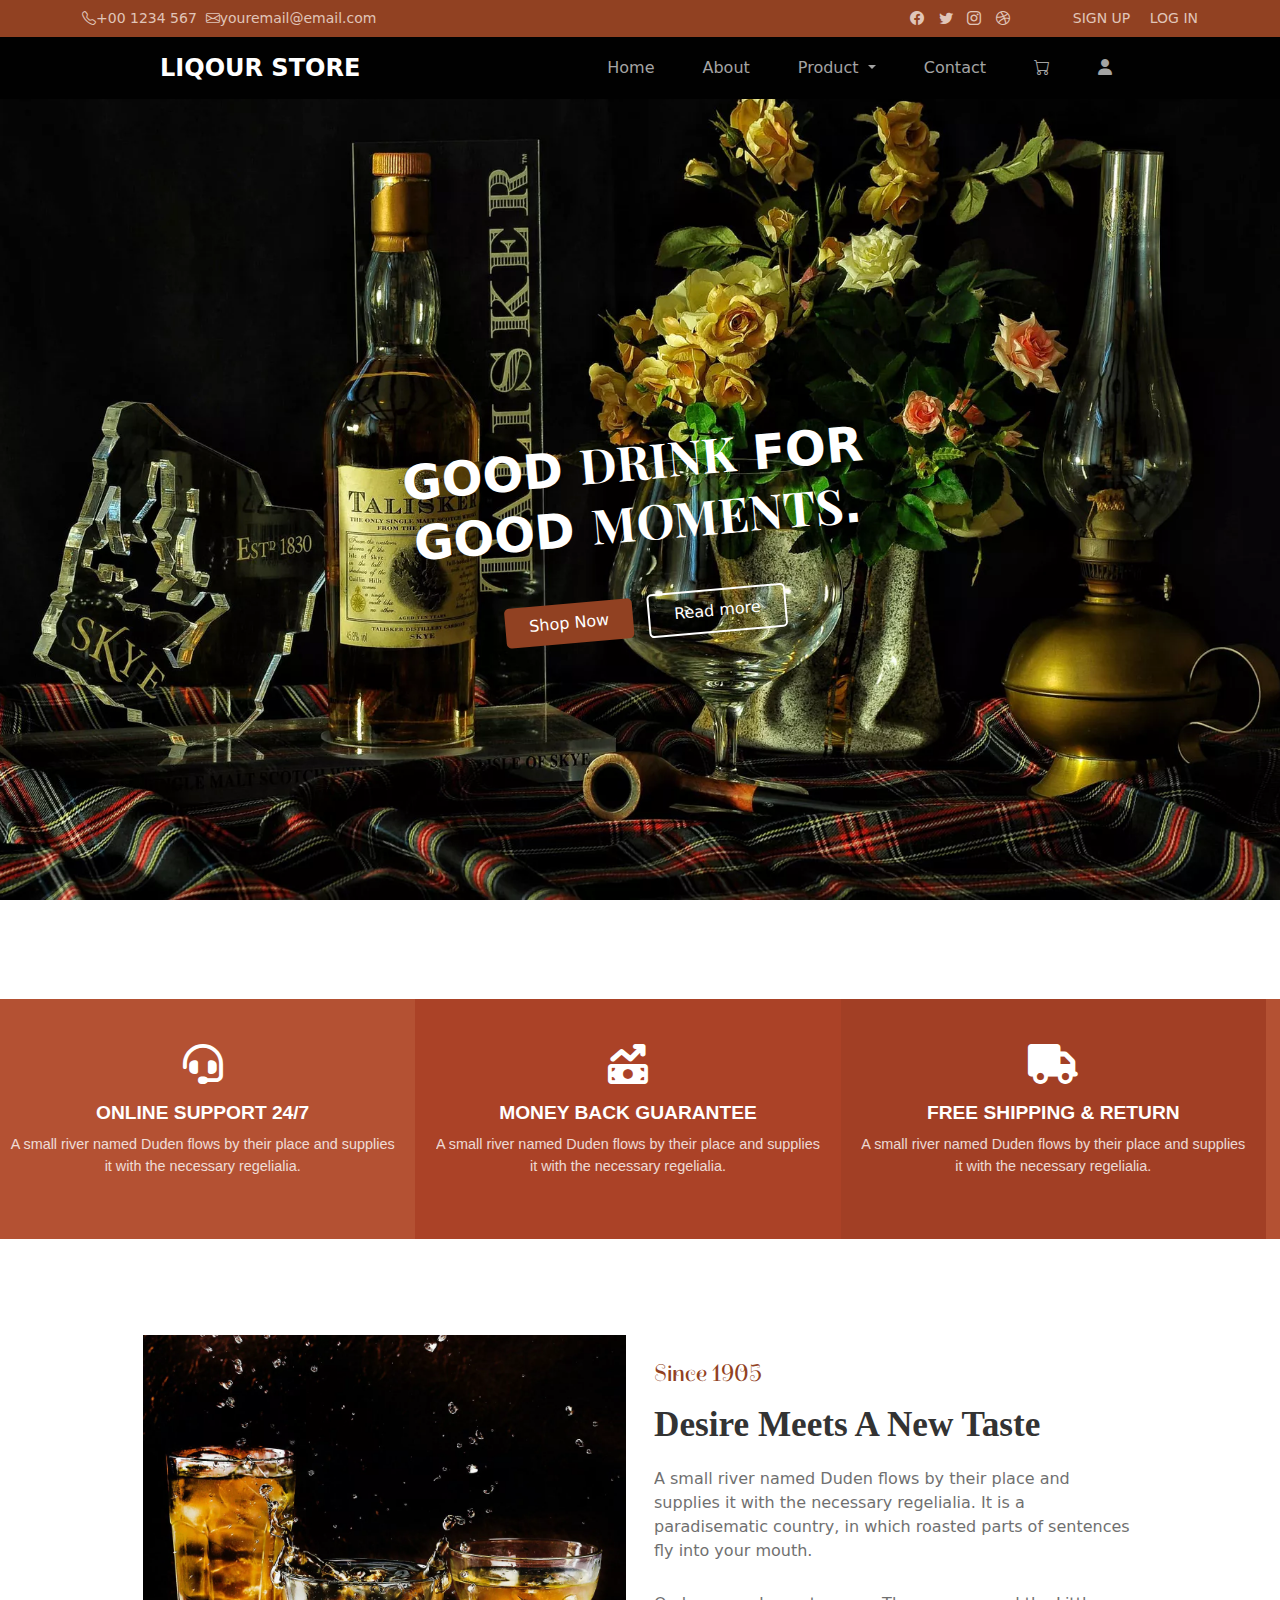
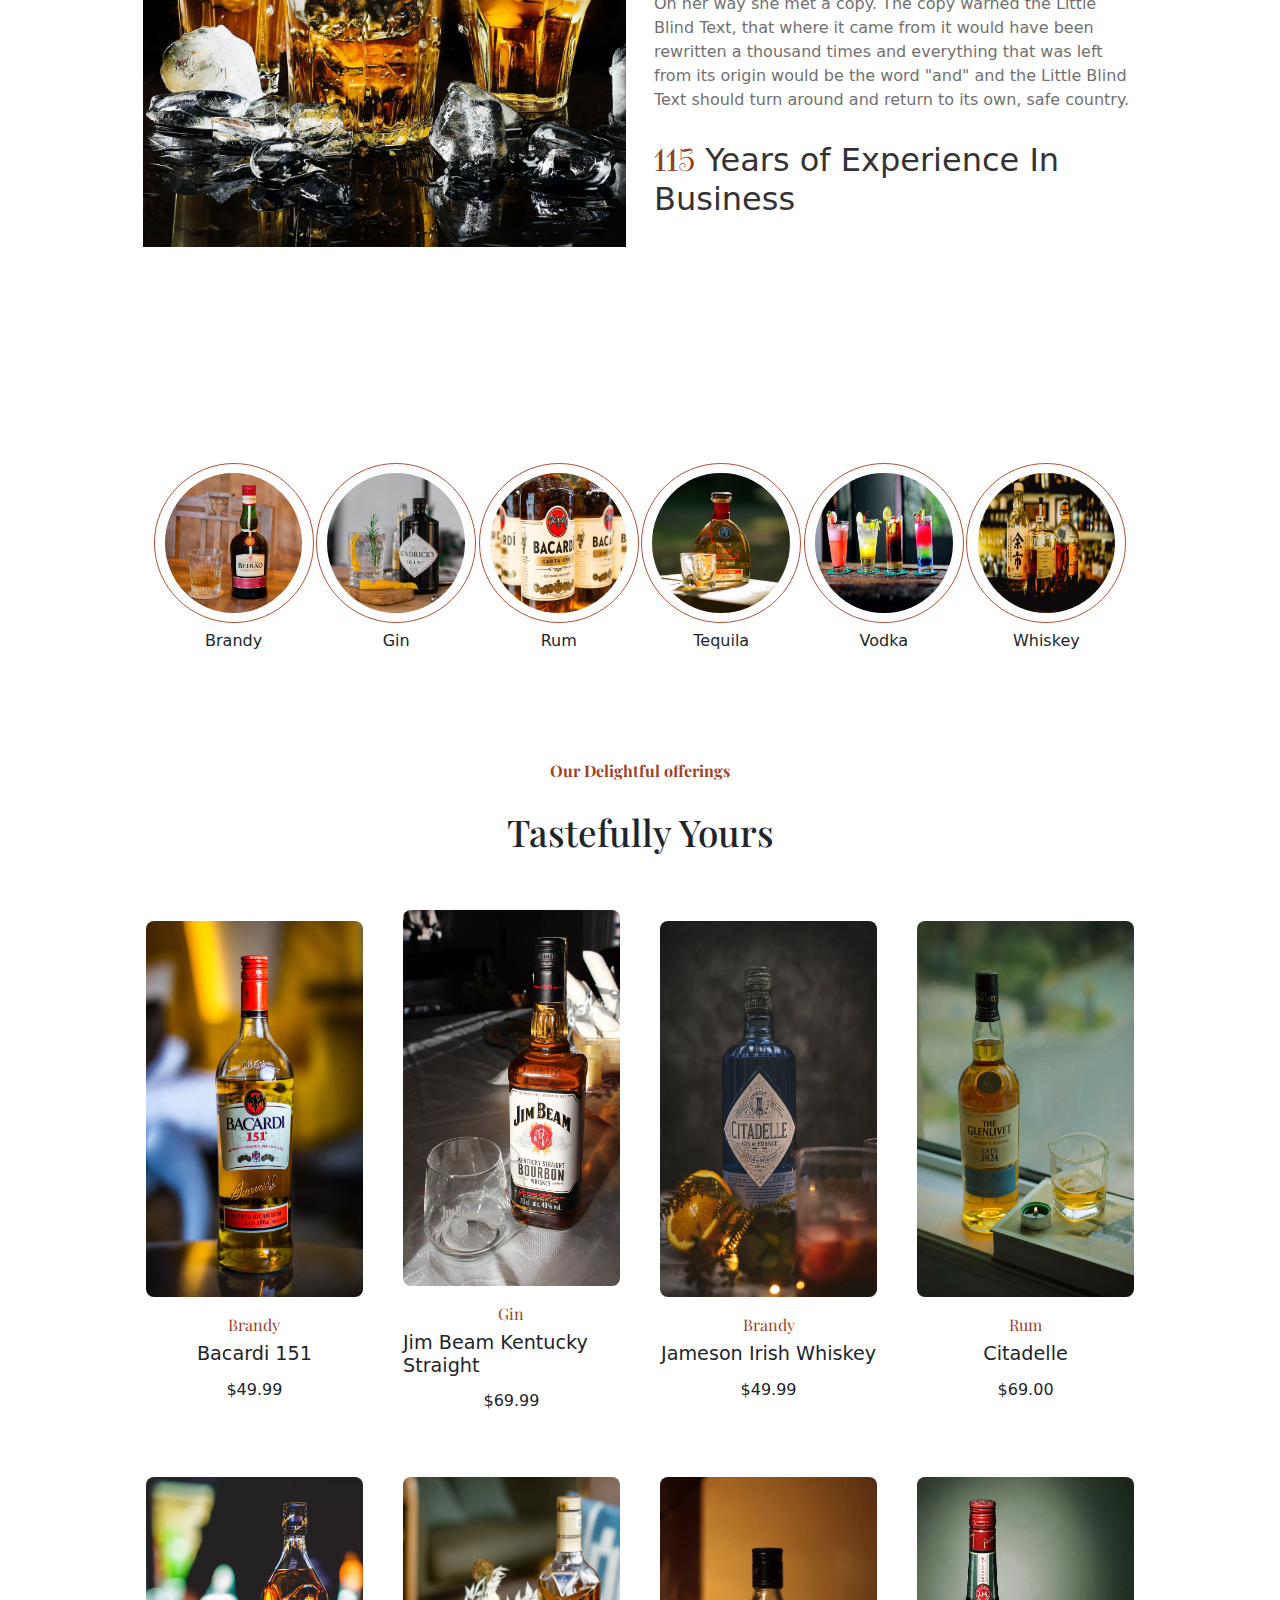
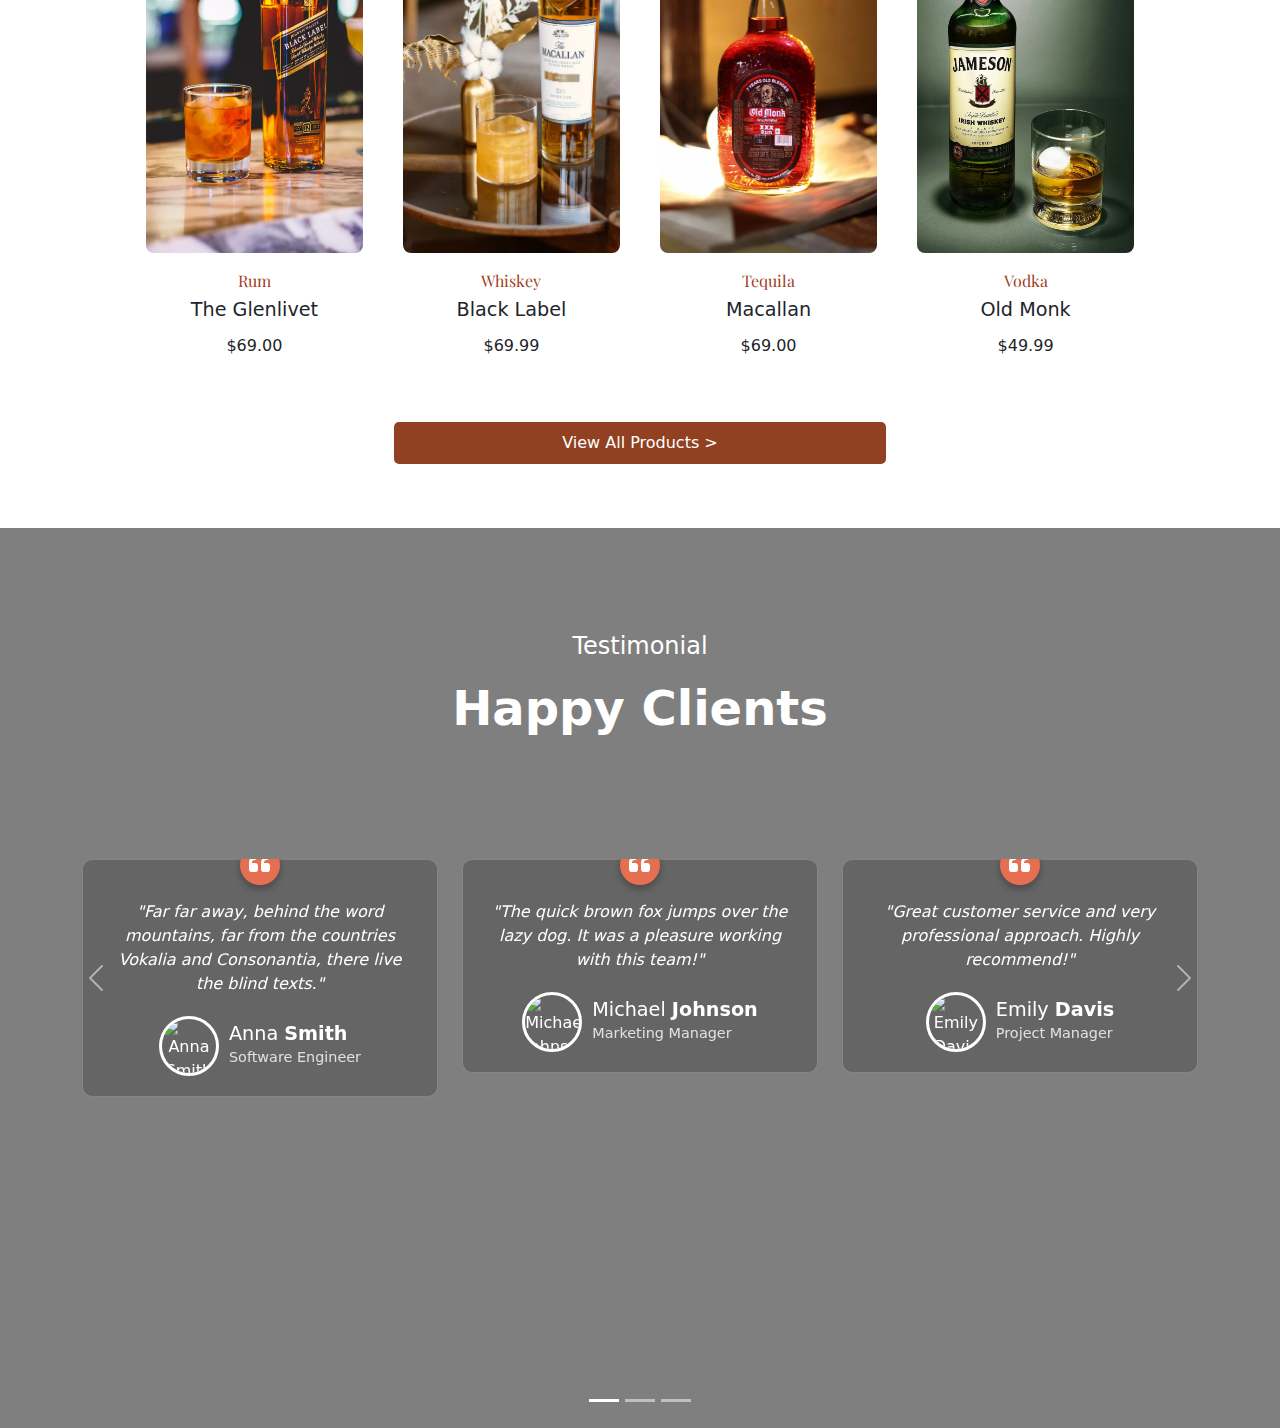
==== commit e4141f28: "carousel section withouth responsives and uncomplated" ====
--- a/index.html
+++ b/index.html
@@ -343,18 +343,143 @@
                 </div>
             </div>
         </div>
+
+        <div class="row end_row">
+            <div class="col4">
+                <button>
+                    <a href="">View All Products ></a>
+                </button>
+            </div>
+        </div>
     </div>
 </section>
 
 
-
-
-
-
-
-
-
-
+<div id="carouselExampleCaptions" class="carousel slide">
+    <div class="dark-overlay"></div>
+
+    <div class="carousel-text">
+        <p>Testimonial</p>
+        <h1>Happy Clients</h1>
+    </div>
+
+    <div class="carousel-indicators">
+        <button type="button" data-bs-target="#carouselExampleCaptions" data-bs-slide-to="0" class="active" aria-current="true" aria-label="Slide 1"></button>
+        <button type="button" data-bs-target="#carouselExampleCaptions" data-bs-slide-to="1" aria-label="Slide 2"></button>
+        <button type="button" data-bs-target="#carouselExampleCaptions" data-bs-slide-to="2" aria-label="Slide 3"></button>
+    </div>
+
+    <div class="carousel-inner">
+
+        <div class="carousel-item active">
+            <div class="container">
+                <div class="row text-center">
+                    <div class="col-md-4">
+                        <div class="testimonial-card">
+                            <div class="quote-icon">
+                                <i class="fas fa-quote-left"></i>
+                            </div>
+                            <p class="testimonial-text">
+                                "Far far away, behind the word mountains, far from the countries Vokalia and Consonantia, there live the blind texts."
+                            </p>
+                            <div class="testimonial-footer">
+                                <img src="profile1.jpg" alt="Anna Smith" class="testimonial-img">
+                                <div class="testimonial-info">
+                                    <h5>Anna <strong>Smith</strong></h5>
+                                    <span>Software Engineer</span>
+                                </div>
+                            </div>
+                        </div>
+                    </div>
+                    <div class="col-md-4">
+                        <div class="testimonial-card">
+                            <div class="quote-icon">
+                                <i class="fas fa-quote-left"></i>
+                            </div>
+                            <p class="testimonial-text">
+                                "The quick brown fox jumps over the lazy dog. It was a pleasure working with this team!"
+                            </p>
+                            <div class="testimonial-footer">
+                                <img src="profile2.jpg" alt="Michael Johnson" class="testimonial-img">
+                                <div class="testimonial-info">
+                                    <h5>Michael <strong>Johnson</strong></h5>
+                                    <span>Marketing Manager</span>
+                                </div>
+                            </div>
+                        </div>
+                    </div>
+                    <div class="col-md-4">
+                        <div class="testimonial-card">
+                            <div class="quote-icon">
+                                <i class="fas fa-quote-left"></i>
+                            </div>
+                            <p class="testimonial-text">
+                                "Great customer service and very professional approach. Highly recommend!"
+                            </p>
+                            <div class="testimonial-footer">
+                                <img src="profile3.jpg" alt="Emily Davis" class="testimonial-img">
+                                <div class="testimonial-info">
+                                    <h5>Emily <strong>Davis</strong></h5>
+                                    <span>Project Manager</span>
+                                </div>
+                            </div>
+                        </div>
+                    </div>
+                </div>
+            </div>
+        </div>
+
+
+        <div class="carousel-item">
+            <div class="container">
+                <div class="row text-center">
+                    <div class="col-md-4">
+                        <img src="https://via.placeholder.com/300" class="img-fluid" alt="Image 4">
+                        <p>Dördüncü testimonial</p>
+                    </div>
+                    <div class="col-md-4">
+                        <img src="https://via.placeholder.com/300" class="img-fluid" alt="Image 5">
+                        <p>Beşinci testimonial</p>
+                    </div>
+                    <div class="col-md-4">
+                        <img src="https://via.placeholder.com/300" class="img-fluid" alt="Image 6">
+                        <p>Altıncı testimonial</p>
+                    </div>
+                </div>
+            </div>
+        </div>
+
+
+        <div class="carousel-item">
+            <div class="container">
+                <div class="row text-center">
+                    <div class="col-md-4">
+                        <img src="https://via.placeholder.com/300" class="img-fluid" alt="Image 7">
+                        <p>Yeddinci testimonial</p>
+                    </div>
+                    <div class="col-md-4">
+                        <img src="https://via.placeholder.com/300" class="img-fluid" alt="Image 8">
+                        <p>Səkkizinci testimonial</p>
+                    </div>
+                    <div class="col-md-4">
+                        <img src="https://via.placeholder.com/300" class="img-fluid" alt="Image 9">
+                        <p>Doqquzuncu testimonial</p>
+                    </div>
+                </div>
+            </div>
+        </div>
+    </div>
+
+
+    <button class="carousel-control-prev" type="button" data-bs-target="#carouselExampleCaptions" data-bs-slide="prev">
+        <span class="carousel-control-prev-icon" aria-hidden="true"></span>
+        <span class="visually-hidden">Previous</span>
+    </button>
+    <button class="carousel-control-next" type="button" data-bs-target="#carouselExampleCaptions" data-bs-slide="next">
+        <span class="carousel-control-next-icon" aria-hidden="true"></span>
+        <span class="visually-hidden">Next</span>
+    </button>
+</div>
 
 
 
--- a/assets/css/index.css
+++ b/assets/css/index.css
@@ -552,6 +552,33 @@
   font-family: "Playfair Display", serif;
   color: #a23f25;
 }
+#threerow_area .end_row {
+  margin: 0 auto;
+  width: 100%;
+  display: flex;
+  justify-content: center;
+  align-items: center;
+}
+#threerow_area .end_row .col4 {
+  margin-top: 3rem;
+  display: flex;
+  justify-content: center;
+  align-items: center;
+  width: 100%;
+}
+#threerow_area .end_row .col4 button {
+  width: 45%;
+  height: 2.6rem;
+  background-color: #914122;
+  border-radius: 5px;
+  border: none;
+}
+#threerow_area .end_row .col4 button a {
+  text-decoration: none;
+  color: white;
+  font-size: 1rem;
+  font-weight: 5rem;
+}
 @media (max-width: 1200px) {
   #threerow_area .first_row {
     margin-top: 20rem;
@@ -591,4 +618,114 @@
     width: 100%;
     margin-bottom: 2rem;
   }
+}
+
+#carouselExampleCaptions {
+  position: relative;
+  background-image: url("../img/bg_4.jpg");
+  background-size: cover;
+  background-position: center;
+  background-attachment: fixed;
+  width: 100%;
+  min-height: 100vh;
+  display: flex;
+  align-items: center;
+  justify-content: center;
+  margin-top: 4rem;
+}
+#carouselExampleCaptions .dark-overlay {
+  position: absolute;
+  top: 0;
+  left: 0;
+  width: 100%;
+  height: 100%;
+  background: rgba(0, 0, 0, 0.5);
+  z-index: 1;
+}
+#carouselExampleCaptions .carousel-text {
+  position: absolute;
+  top: 10%;
+  left: 50%;
+  transform: translateX(-50%);
+  text-align: center;
+  color: white;
+  z-index: 10;
+}
+#carouselExampleCaptions .carousel-text h1 {
+  font-size: 3rem;
+  font-weight: bold;
+}
+#carouselExampleCaptions .carousel-text p {
+  font-size: 1.5rem;
+  margin-top: 10px;
+}
+#carouselExampleCaptions .carousel-inner {
+  position: relative;
+  z-index: 5;
+}
+#carouselExampleCaptions .testimonial-card {
+  background: rgba(0, 0, 0, 0.2);
+  padding: 20px;
+  border-radius: 10px;
+  border: 1px solid rgba(255, 255, 255, 0.2);
+  color: white;
+  position: relative;
+  text-align: center;
+  -webkit-backdrop-filter: blur(2.5px);
+          backdrop-filter: blur(2.5px);
+  isolation: isolate;
+}
+#carouselExampleCaptions .testimonial-card .quote-icon {
+  position: absolute;
+  top: -15px;
+  left: 50%;
+  transform: translateX(-50%);
+  background: #e76f51;
+  color: white;
+  width: 40px;
+  height: 40px;
+  display: flex;
+  align-items: center;
+  justify-content: center;
+  border-radius: 50%;
+  font-size: 1.5rem;
+  z-index: 9999;
+  mix-blend-mode: normal;
+  box-shadow: 0 4px 8px rgba(0, 0, 0, 0.3);
+}
+#carouselExampleCaptions .testimonial-card .testimonial-text {
+  font-size: 1rem;
+  font-style: italic;
+  margin: 20px 0;
+}
+#carouselExampleCaptions .testimonial-card .testimonial-footer {
+  display: flex;
+  align-items: center;
+  justify-content: center;
+  gap: 10px;
+  margin-top: 20px;
+}
+#carouselExampleCaptions .testimonial-card .testimonial-footer .testimonial-img {
+  width: 60px;
+  height: 60px;
+  border-radius: 50%;
+  border: 3px solid white;
+}
+#carouselExampleCaptions .testimonial-card .testimonial-footer .testimonial-info {
+  text-align: left;
+}
+#carouselExampleCaptions .testimonial-card .testimonial-footer .testimonial-info h5 {
+  font-size: 1.2rem;
+  margin: 0;
+}
+#carouselExampleCaptions .testimonial-card .testimonial-footer .testimonial-info span {
+  font-size: 0.9rem;
+  opacity: 0.8;
+}
+#carouselExampleCaptions .carousel-indicators {
+  z-index: 15;
+}
+#carouselExampleCaptions .carousel-control-prev,
+#carouselExampleCaptions .carousel-control-next {
+  z-index: 20;
 }/*# sourceMappingURL=index.css.map */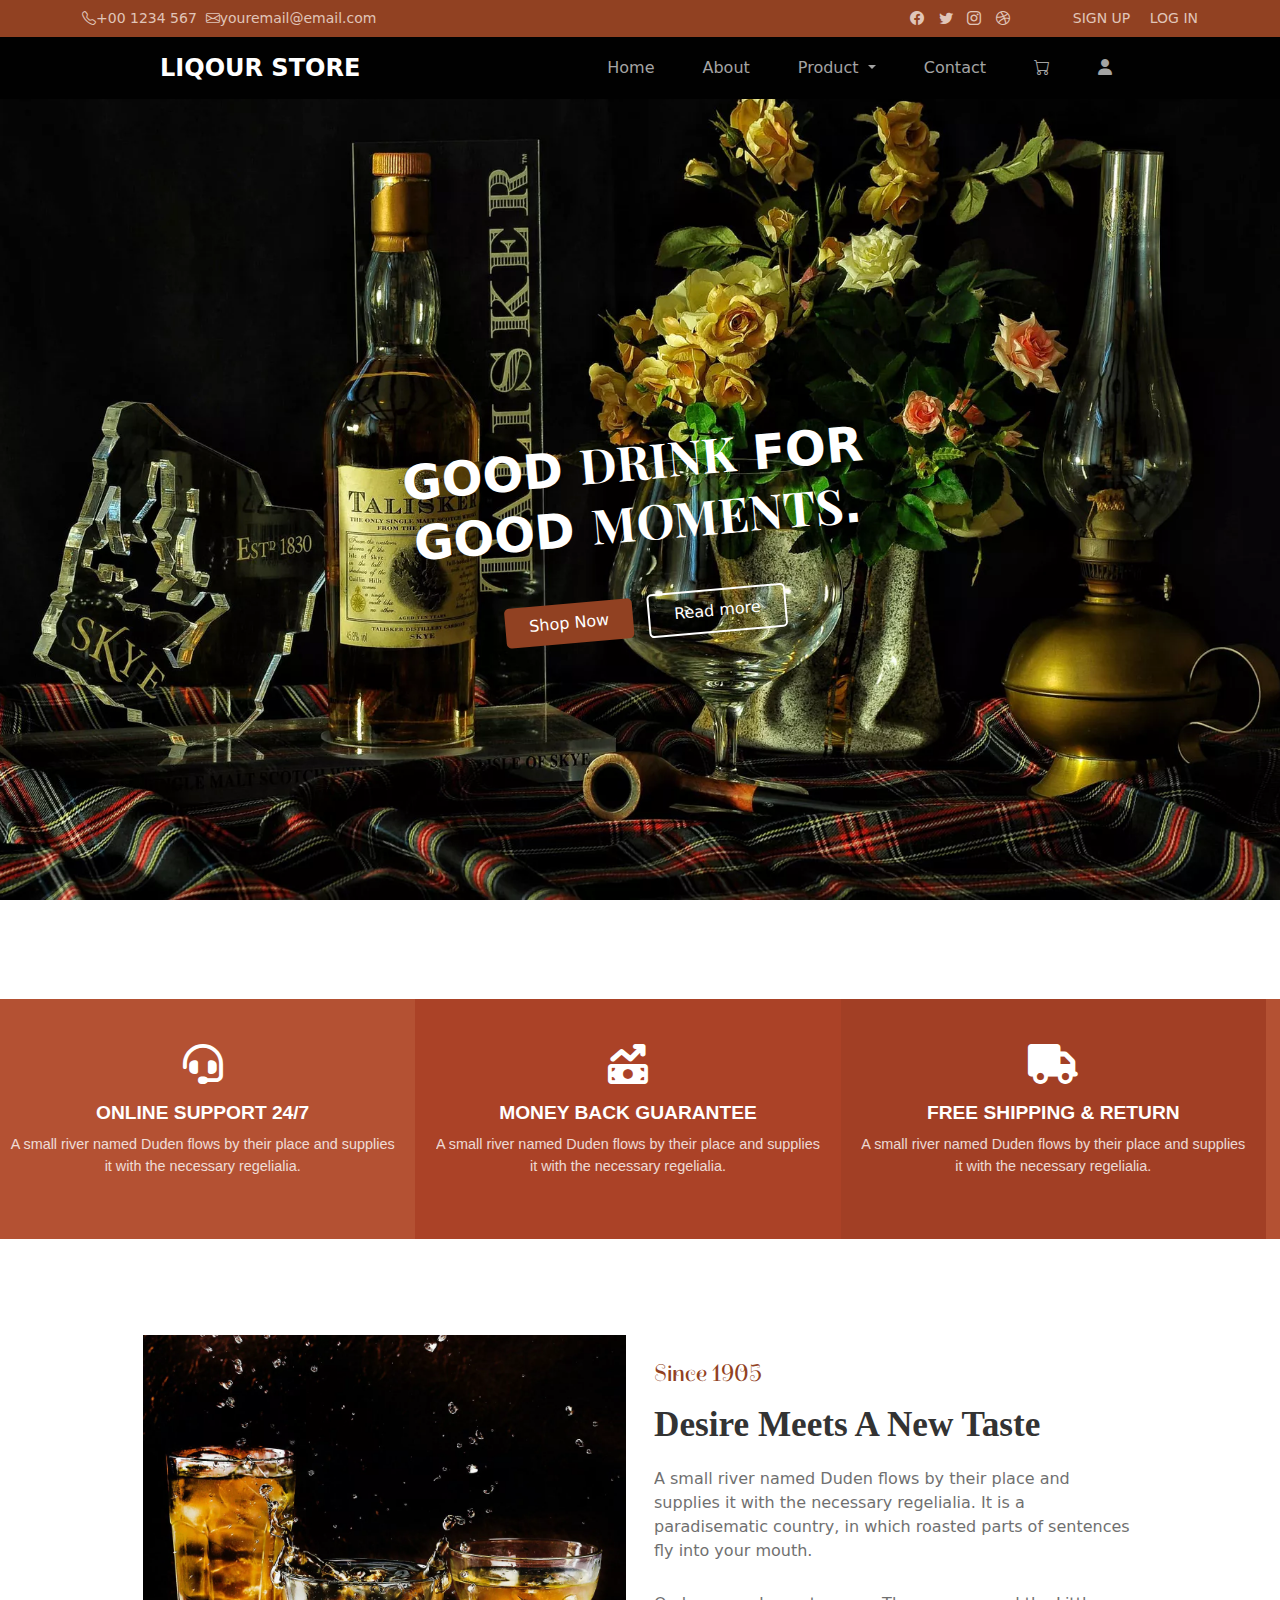
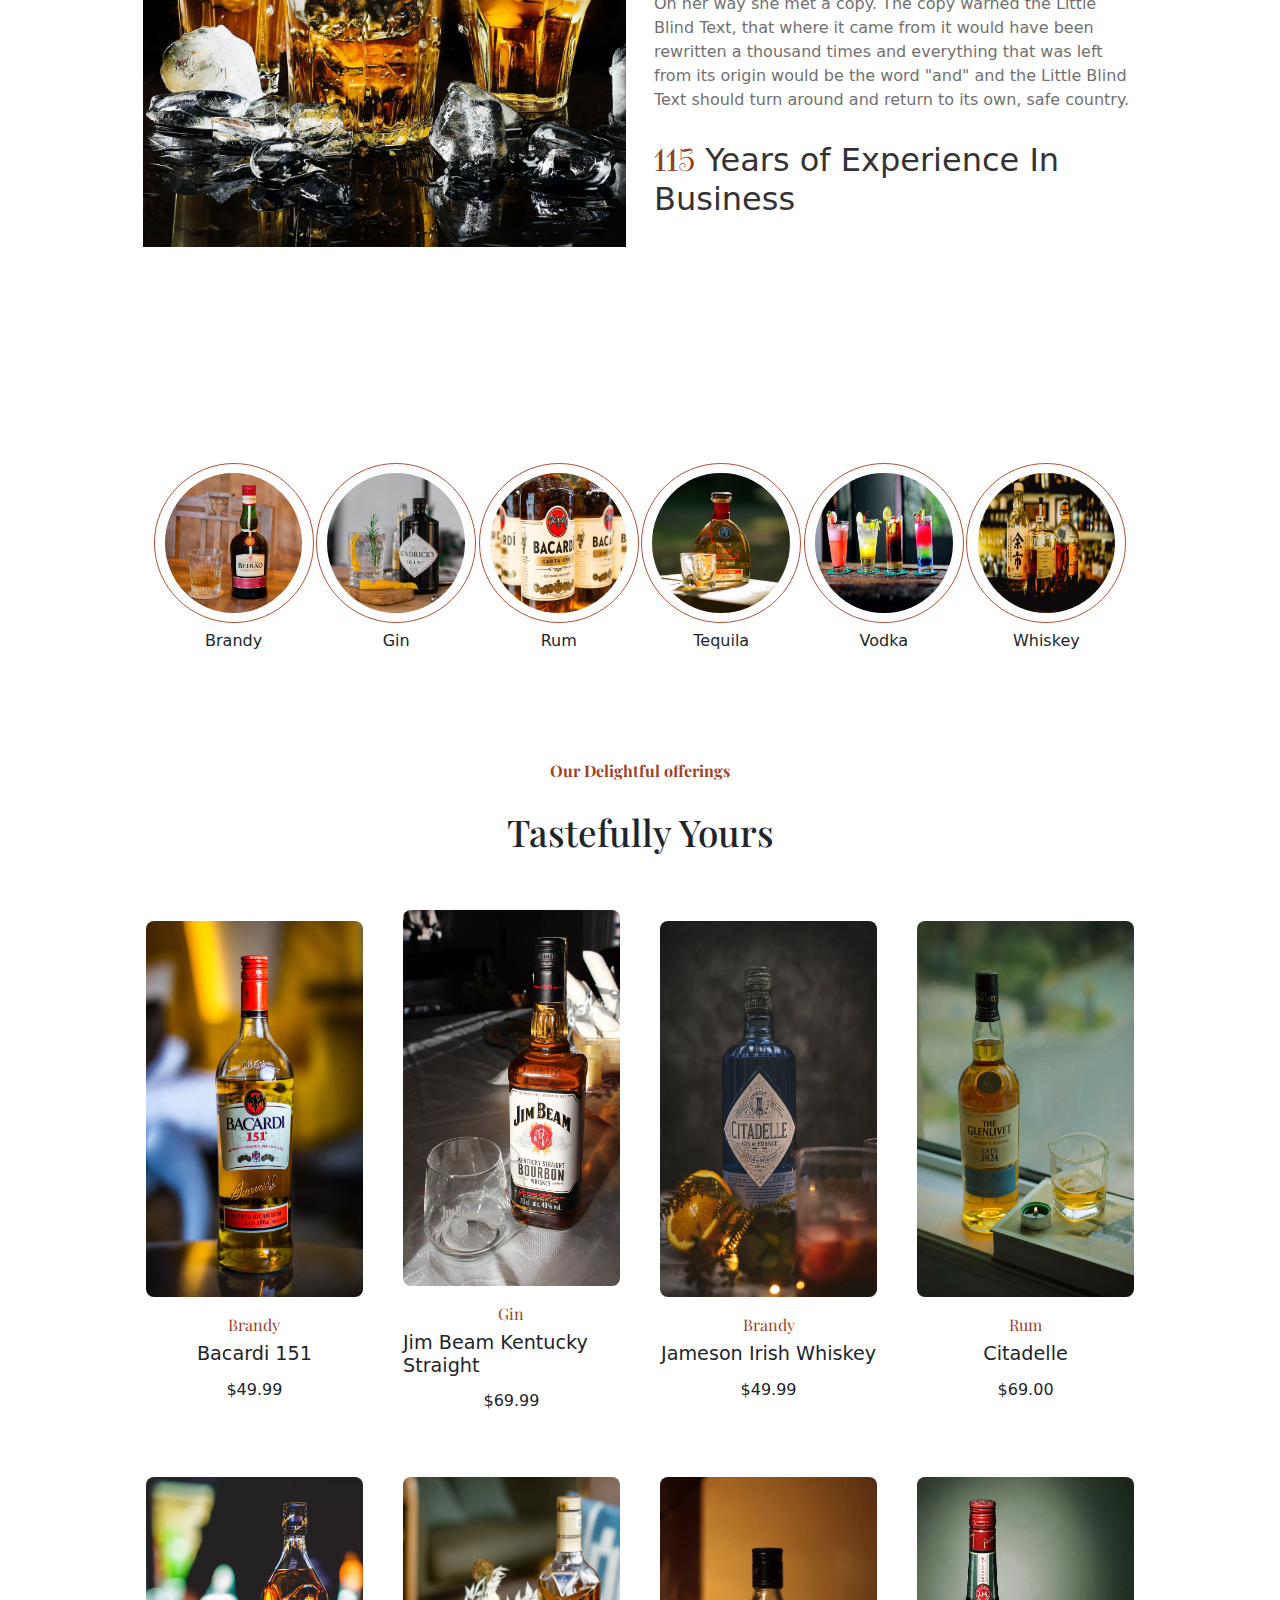
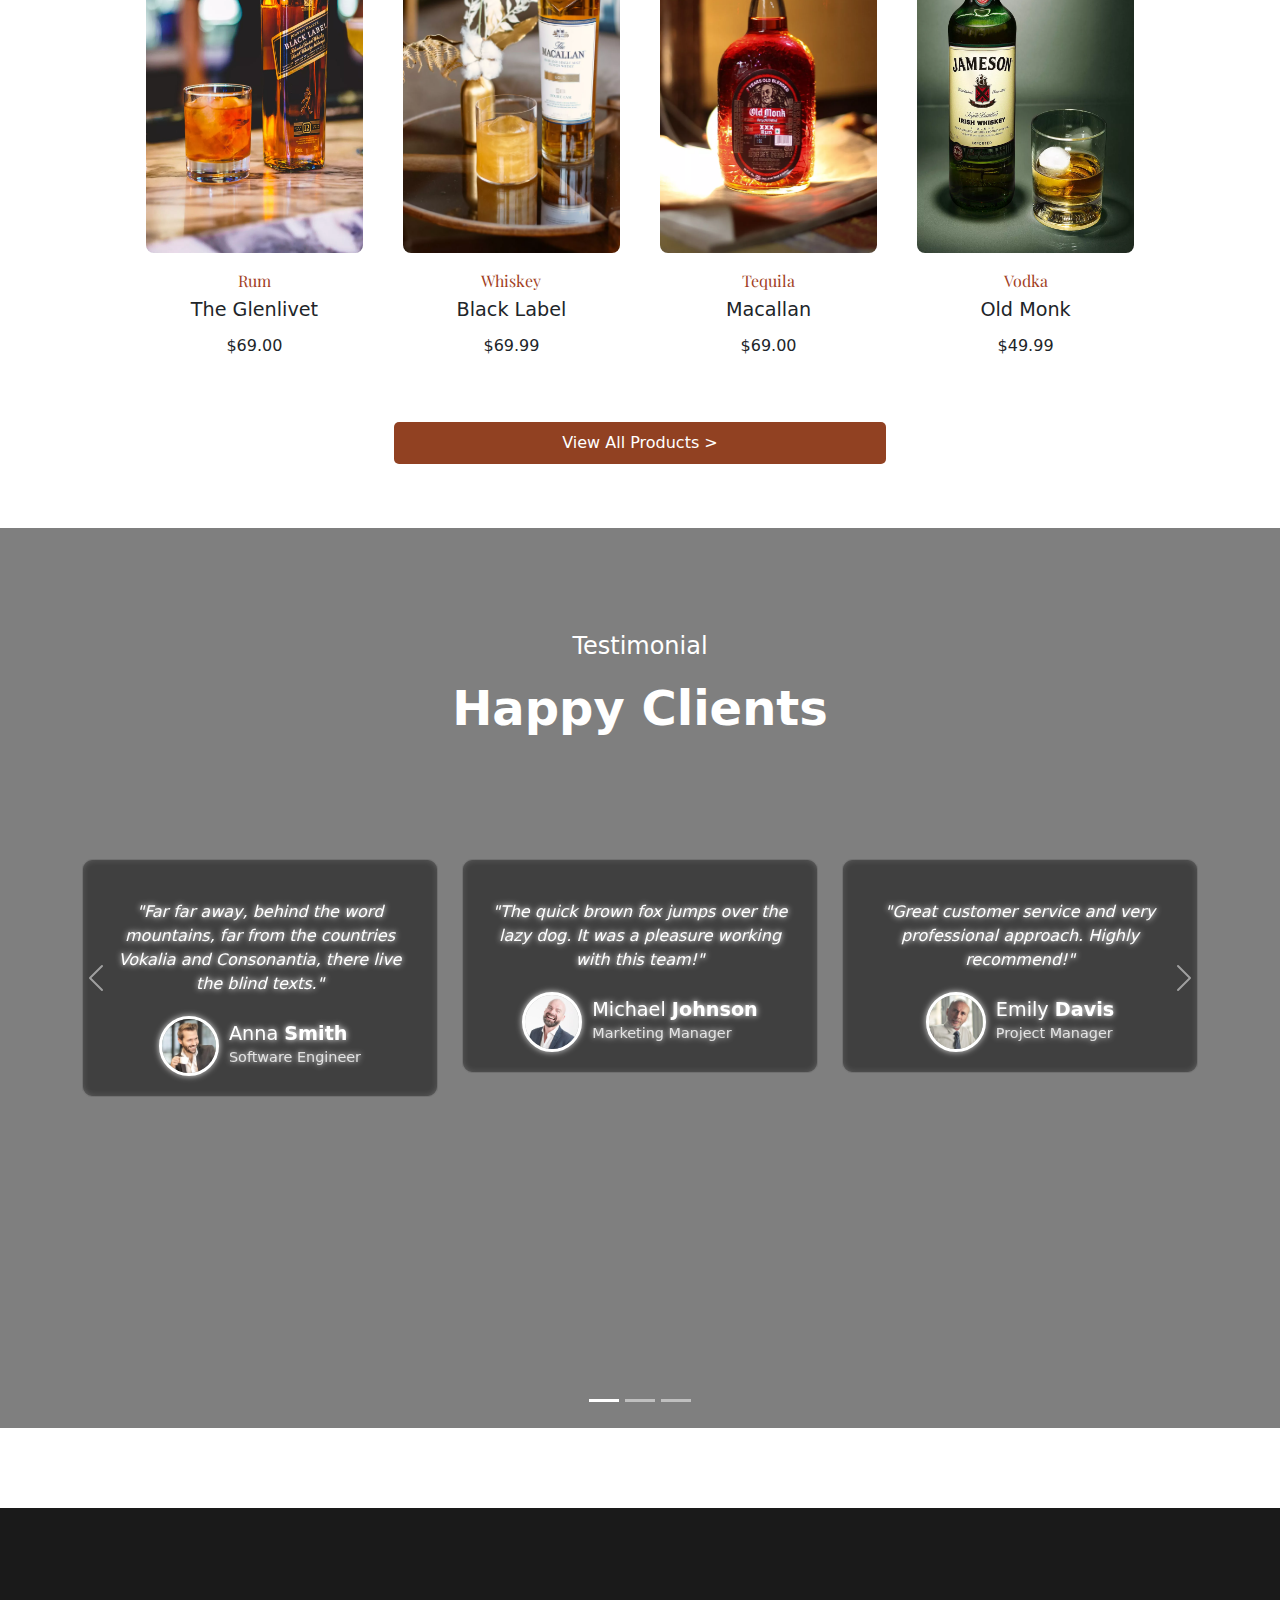
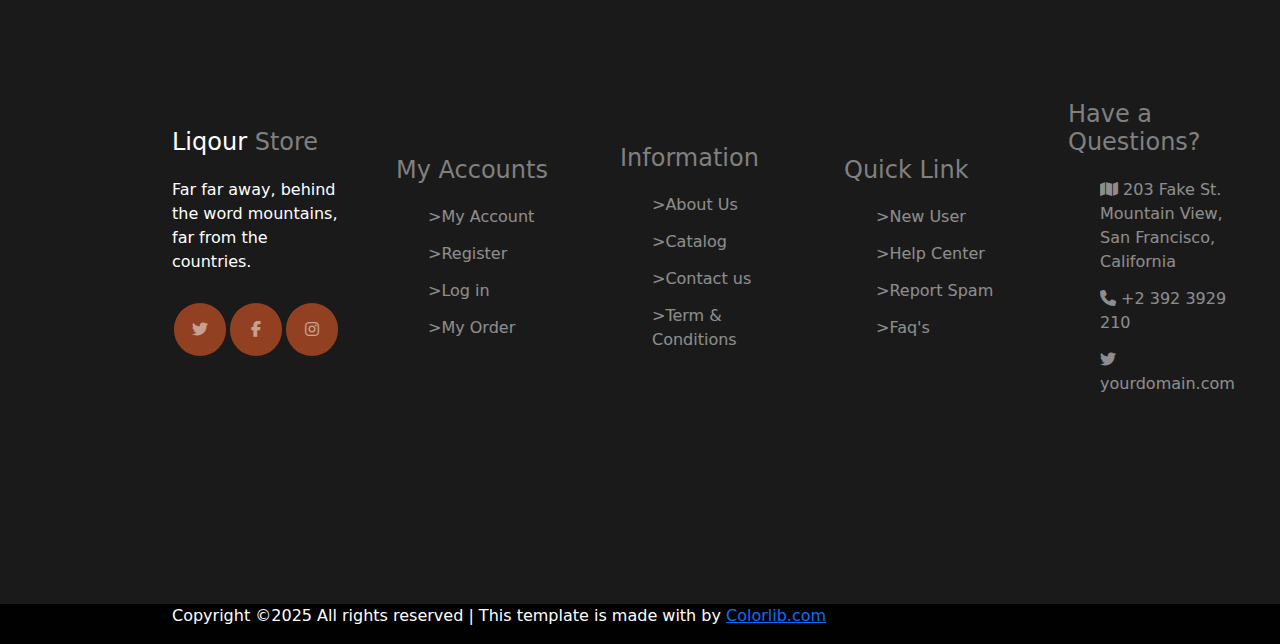
==== commit bc4c186a: "End of home page and contact page" ====
--- a/index.html
+++ b/index.html
@@ -52,7 +52,7 @@
             <div class="collapse navbar-collapse justify-content-end" id="navbarNav">
                 <ul class="navbar-nav">
                     <li class="nav-item">
-                        <a class="nav-link active" href="#">Home</a>
+                        <a class="nav-link active" href="./index.html">Home</a>
                     </li>
                     <li class="nav-item">
                         <a class="nav-link" href="#">About</a>
@@ -69,7 +69,7 @@
                         </ul>
                       </li>
                     <li class="nav-item">
-                        <a class="nav-link" href="#">Contact</a>
+                        <a class="nav-link" href="./contact.html">Contact</a>
                     </li>
                     <li class="nav-item">
                         <a class="nav-link" href="#">
@@ -374,16 +374,13 @@
         <div class="carousel-item active">
             <div class="container">
                 <div class="row text-center">
-                    <div class="col-md-4">
-                        <div class="testimonial-card">
-                            <div class="quote-icon">
-                                <i class="fas fa-quote-left"></i>
-                            </div>
+                    <div class="col-md-4 firstcol">
+                        <div class="testimonial-card">
                             <p class="testimonial-text">
                                 "Far far away, behind the word mountains, far from the countries Vokalia and Consonantia, there live the blind texts."
                             </p>
                             <div class="testimonial-footer">
-                                <img src="profile1.jpg" alt="Anna Smith" class="testimonial-img">
+                                <img src="./assets/img/person_1.jpg" alt="Anna Smith" class="testimonial-img">
                                 <div class="testimonial-info">
                                     <h5>Anna <strong>Smith</strong></h5>
                                     <span>Software Engineer</span>
@@ -393,14 +390,11 @@
                     </div>
                     <div class="col-md-4">
                         <div class="testimonial-card">
-                            <div class="quote-icon">
-                                <i class="fas fa-quote-left"></i>
-                            </div>
                             <p class="testimonial-text">
                                 "The quick brown fox jumps over the lazy dog. It was a pleasure working with this team!"
                             </p>
                             <div class="testimonial-footer">
-                                <img src="profile2.jpg" alt="Michael Johnson" class="testimonial-img">
+                                <img src="./assets/img/person_2.jpg" alt="Michael Johnson" class="testimonial-img">
                                 <div class="testimonial-info">
                                     <h5>Michael <strong>Johnson</strong></h5>
                                     <span>Marketing Manager</span>
@@ -410,14 +404,11 @@
                     </div>
                     <div class="col-md-4">
                         <div class="testimonial-card">
-                            <div class="quote-icon">
-                                <i class="fas fa-quote-left"></i>
-                            </div>
                             <p class="testimonial-text">
                                 "Great customer service and very professional approach. Highly recommend!"
                             </p>
                             <div class="testimonial-footer">
-                                <img src="profile3.jpg" alt="Emily Davis" class="testimonial-img">
+                                <img src="./assets/img/person_3.jpg" alt="Emily Davis" class="testimonial-img">
                                 <div class="testimonial-info">
                                     <h5>Emily <strong>Davis</strong></h5>
                                     <span>Project Manager</span>
@@ -430,40 +421,100 @@
         </div>
 
 
-        <div class="carousel-item">
+        <div class="carousel-item active">
             <div class="container">
                 <div class="row text-center">
+                    <div class="col-md-4 firstcol">
+                        <div class="testimonial-card">
+                            <p class="testimonial-text">
+                                "Far far away, behind the word mountains, far from the countries Vokalia and Consonantia, there live the blind texts."
+                            </p>
+                            <div class="testimonial-footer">
+                                <img src="./assets/img/person_1.jpg" alt="Anna Smith" class="testimonial-img">
+                                <div class="testimonial-info">
+                                    <h5>Anna <strong>Smith</strong></h5>
+                                    <span>Software Engineer</span>
+                                </div>
+                            </div>
+                        </div>
+                    </div>
                     <div class="col-md-4">
-                        <img src="https://via.placeholder.com/300" class="img-fluid" alt="Image 4">
-                        <p>Dördüncü testimonial</p>
+                        <div class="testimonial-card">
+                            <p class="testimonial-text">
+                                "The quick brown fox jumps over the lazy dog. It was a pleasure working with this team!"
+                            </p>
+                            <div class="testimonial-footer">
+                                <img src="./assets/img/person_2.jpg" alt="Michael Johnson" class="testimonial-img">
+                                <div class="testimonial-info">
+                                    <h5>Michael <strong>Johnson</strong></h5>
+                                    <span>Marketing Manager</span>
+                                </div>
+                            </div>
+                        </div>
                     </div>
                     <div class="col-md-4">
-                        <img src="https://via.placeholder.com/300" class="img-fluid" alt="Image 5">
-                        <p>Beşinci testimonial</p>
-                    </div>
-                    <div class="col-md-4">
-                        <img src="https://via.placeholder.com/300" class="img-fluid" alt="Image 6">
-                        <p>Altıncı testimonial</p>
-                    </div>
-                </div>
-            </div>
-        </div>
-
-
-        <div class="carousel-item">
+                        <div class="testimonial-card">
+                            <p class="testimonial-text">
+                                "Great customer service and very professional approach. Highly recommend!"
+                            </p>
+                            <div class="testimonial-footer">
+                                <img src="./assets/img/person_3.jpg" alt="Emily Davis" class="testimonial-img">
+                                <div class="testimonial-info">
+                                    <h5>Emily <strong>Davis</strong></h5>
+                                    <span>Project Manager</span>
+                                </div>
+                            </div>
+                        </div>
+                    </div>
+                </div>
+            </div>
+        </div>
+
+
+        <div class="carousel-item active">
             <div class="container">
                 <div class="row text-center">
+                    <div class="col-md-4 firstcol">
+                        <div class="testimonial-card">
+                            <p class="testimonial-text">
+                                "Far far away, behind the word mountains, far from the countries Vokalia and Consonantia, there live the blind texts."
+                            </p>
+                            <div class="testimonial-footer">
+                                <img src="./assets/img/person_1.jpg" alt="Anna Smith" class="testimonial-img">
+                                <div class="testimonial-info">
+                                    <h5>Anna <strong>Smith</strong></h5>
+                                    <span>Software Engineer</span>
+                                </div>
+                            </div>
+                        </div>
+                    </div>
                     <div class="col-md-4">
-                        <img src="https://via.placeholder.com/300" class="img-fluid" alt="Image 7">
-                        <p>Yeddinci testimonial</p>
+                        <div class="testimonial-card">
+                            <p class="testimonial-text">
+                                "The quick brown fox jumps over the lazy dog. It was a pleasure working with this team!"
+                            </p>
+                            <div class="testimonial-footer">
+                                <img src="./assets/img/person_2.jpg" alt="Michael Johnson" class="testimonial-img">
+                                <div class="testimonial-info">
+                                    <h5>Michael <strong>Johnson</strong></h5>
+                                    <span>Marketing Manager</span>
+                                </div>
+                            </div>
+                        </div>
                     </div>
                     <div class="col-md-4">
-                        <img src="https://via.placeholder.com/300" class="img-fluid" alt="Image 8">
-                        <p>Səkkizinci testimonial</p>
-                    </div>
-                    <div class="col-md-4">
-                        <img src="https://via.placeholder.com/300" class="img-fluid" alt="Image 9">
-                        <p>Doqquzuncu testimonial</p>
+                        <div class="testimonial-card">
+                            <p class="testimonial-text">
+                                "Great customer service and very professional approach. Highly recommend!"
+                            </p>
+                            <div class="testimonial-footer">
+                                <img src="./assets/img/person_3.jpg" alt="Emily Davis" class="testimonial-img">
+                                <div class="testimonial-info">
+                                    <h5>Emily <strong>Davis</strong></h5>
+                                    <span>Project Manager</span>
+                                </div>
+                            </div>
+                        </div>
                     </div>
                 </div>
             </div>
@@ -481,7 +532,64 @@
     </button>
 </div>
 
-
+ <footer class="main_footer">
+    <div class="row footer_value">
+        <div class="col-2">
+            <h1><span><a href="#">Liqour</a></span> Store</h1>
+            <p>Far far away, behind the word mountains, far from the countries.</p>
+            <div class="circles">
+                <div class="circle"><i class="fa-brands fa-twitter"></i></div>
+                <div class="circle"><i class="fa-brands fa-facebook-f"></i></div>
+                <div class="circle"><i class="fa-brands fa-instagram"></i></div>
+            </div>
+        
+        </div>
+        <div class="col-2 ">
+            <h1>My Accounts</h1>
+            <ul>
+                <li><a href="#">></a>My Account</li>
+                <li><a href="#">></a>Register</li>
+                <li><a href="#">></a>Log in</li>
+                <li><a href="#">></a>My Order</li>
+            </ul>
+        </div>
+        <div class="col-2 ">
+            <h1>Information</h1>
+            <ul>
+                <li><a href="#">></a>About Us</li>
+                <li><a href="#">></a>Catalog</li>
+                <li><a href="#">></a>Contact us</li>
+                <li><a href="#">></a>Term & Conditions</li>
+            </ul>
+        </div>
+        <div class="col-2 ">
+            <h1>Quick Link            </h1>
+            <ul>
+                <li><a href="#">></a>New User</li>
+                <li><a href="#">></a>Help Center</li>
+                <li><a href="#">></a>Report Spam</li>
+                <li><a href="#">></a>Faq's</li>
+            </ul>
+        </div>
+        <div class="col-2 ">
+            <h1>Have a Questions?</h1>
+            <ul>
+                <li><a href="#"><i class="fa-solid fa-map"></i></a>	203 Fake St. Mountain View, San Francisco, California</li>
+                <li><a href="#"><i class="fa-solid fa-phone"></i></a>	+2 392 3929 210</li>
+                <li><a href="#"><i class="fa-brands fa-twitter"></i></a>yourdomain.com</li>
+            </ul>
+        </div>
+    </div>
+
+    <div class="row footer_two">
+        <div class="col-12">
+            <div class="text">
+                <p>Copyright ©2025 All rights reserved | This template is made with  by <a href="">Colorlib.com</a></p>
+            </div>
+        </div>
+    </div>
+    
+</footer> 
 
 
 <script src="https://cdn.jsdelivr.net/npm/bootstrap@5.3.3/dist/js/bootstrap.bundle.min.js" integrity="sha384-YvpcrYf0tY3lHB60NNkmXc5s9fDVZLESaAA55NDzOxhy9GkcIdslK1eN7N6jIeHz" crossorigin="anonymous"></script>
--- a/assets/css/index.css
+++ b/assets/css/index.css
@@ -728,4 +728,184 @@
 #carouselExampleCaptions .carousel-control-prev,
 #carouselExampleCaptions .carousel-control-next {
   z-index: 20;
+}
+@media (max-width: 1200px) {
+  #carouselExampleCaptions #carouselExampleCaptions {
+    margin-top: 6rem;
+    padding: 1.5rem;
+  }
+}
+@media (max-width: 992px) {
+  #carouselExampleCaptions #carouselExampleCaptions {
+    margin-top: 5rem;
+    padding: 1rem;
+  }
+}
+@media (max-width: 768px) {
+  #carouselExampleCaptions .carousel-inner {
+    margin-top: 15rem;
+    padding-bottom: 3rem;
+  }
+  #carouselExampleCaptions .carousel-inner .col-md-4 {
+    margin-top: 2rem;
+  }
+  #carouselExampleCaptions #carouselExampleCaptions {
+    margin-top: 3rem;
+    padding: 0.5rem;
+    background-attachment: scroll;
+  }
+}
+@media (max-width: 576px) {
+  #carouselExampleCaptions .carousel-inner {
+    margin-top: 15rem;
+    padding-bottom: 3rem;
+  }
+  #carouselExampleCaptions #carouselExampleCaptions {
+    margin-top: 2rem;
+    padding: 0.5rem;
+    text-align: center;
+  }
+}
+
+.main_footer {
+  width: 100%;
+  min-height: -moz-fit-content;
+  min-height: fit-content;
+  background-color: #1A1A1A;
+  margin-top: 1rem;
+  display: flex;
+  justify-content: center;
+  align-items: center;
+  color: white;
+  margin-top: 5rem;
+  flex-direction: column;
+  animation: fadeInUp 1s ease-in-out;
+}
+@keyframes fadeInUp {
+  from {
+    opacity: 0;
+    transform: translateY(20px);
+  }
+  to {
+    opacity: 1;
+    transform: translateY(0);
+  }
+}
+.main_footer .row {
+  width: 75%;
+  display: flex;
+  align-items: center;
+  justify-content: space-around;
+  gap: 2rem;
+  flex-wrap: nowrap;
+  margin-top: 12rem;
+}
+.main_footer .row .col-2 {
+  width: 20%;
+  display: flex;
+  align-items: flex-start;
+  flex-direction: column;
+  justify-content: flex-start;
+  gap: 0.8rem;
+}
+.main_footer .row .col-2 a {
+  text-decoration: none;
+  color: white;
+}
+.main_footer .row .col-2 h1 {
+  font-size: 1.5rem;
+  color: gray;
+}
+.main_footer .row .col-2 .circles {
+  display: flex;
+  width: 100%;
+  height: 5rem;
+  justify-content: space-around;
+}
+.main_footer .row .col-2 .circles .circle {
+  width: 3.3rem;
+  height: 3.3rem;
+  border-radius: 50%;
+  background-color: #914122;
+  display: flex;
+  align-items: center;
+  justify-content: center;
+}
+.main_footer .row .col-2 .circles .circle i {
+  opacity: 0.5;
+}
+.main_footer .row .col-2 ul {
+  display: flex;
+  flex-direction: column;
+  align-items: flex-start;
+  gap: 0.8rem;
+  opacity: 0.5;
+}
+.main_footer .row .col-2 ul li {
+  list-style: none;
+}
+.main_footer .footer_two {
+  background-color: #010101;
+  width: 100%;
+  display: flex;
+  padding-left: 10rem;
+}
+@media (max-width: 1024px) {
+  .main_footer .main_footer {
+    height: auto;
+  }
+  .main_footer .row {
+    width: 90%;
+    flex-direction: column;
+    align-items: center;
+    gap: 1rem;
+    margin-top: 5rem;
+  }
+  .main_footer .col-2 {
+    width: 100%;
+    align-items: center;
+    margin: 0;
+    padding: 0;
+  }
+  .main_footer .circles {
+    width: 100%;
+    height: auto;
+    justify-content: center;
+  }
+  .main_footer .circle {
+    width: 2.5rem;
+    height: 2.5rem;
+  }
+  .main_footer h1 {
+    font-size: 1.2rem;
+  }
+}
+@media (max-width: 768px) {
+  .main_footer .main_footer {
+    height: auto;
+  }
+  .main_footer .row {
+    width: 95%;
+    margin-top: 3rem;
+  }
+  .main_footer .col-2 {
+    width: 100%;
+    gap: 1rem;
+    margin: 0;
+    padding: 0;
+  }
+  .main_footer h1 {
+    font-size: 1rem;
+  }
+  .main_footer .circles {
+    width: 30rem;
+    justify-content: center;
+    flex-direction: column;
+    gap: 0.2rem;
+    height: auto;
+  }
+  .main_footer .circle {
+    width: 2rem;
+    height: 4rem;
+  }
 }/*# sourceMappingURL=index.css.map */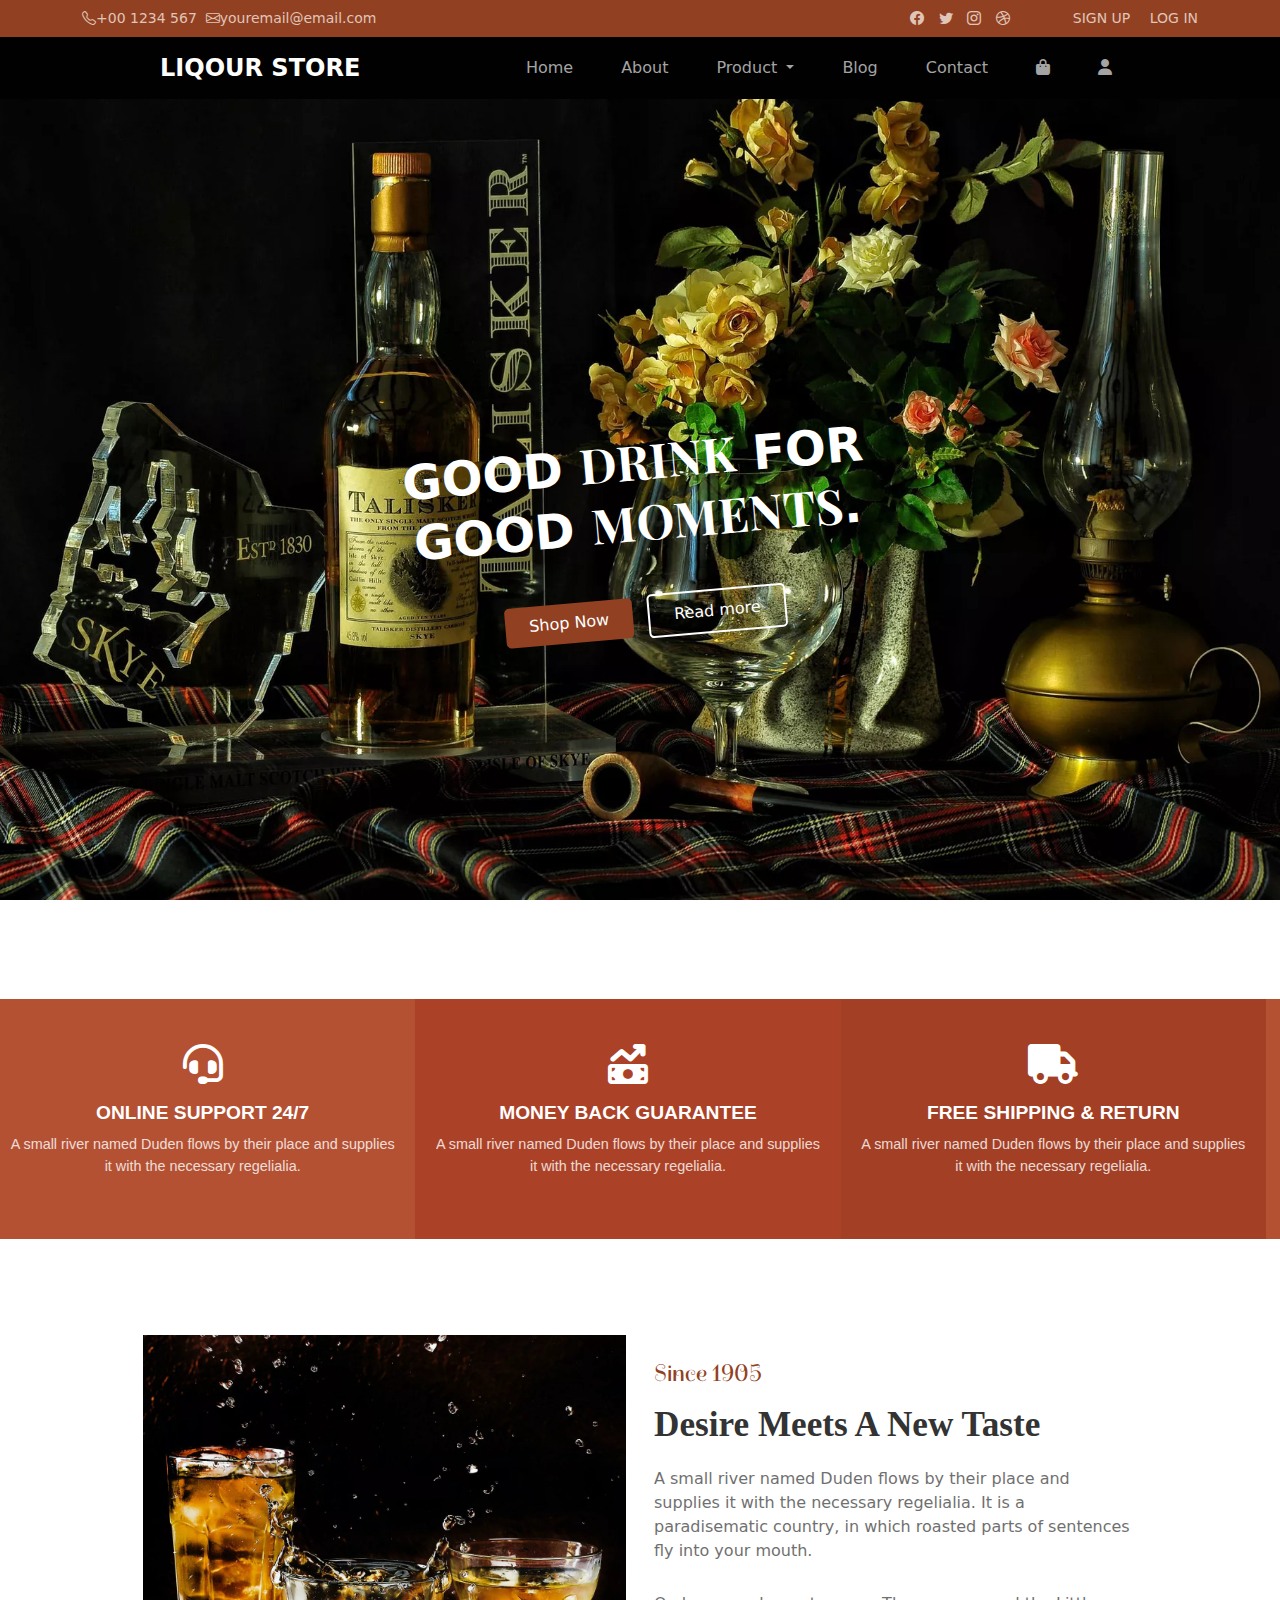
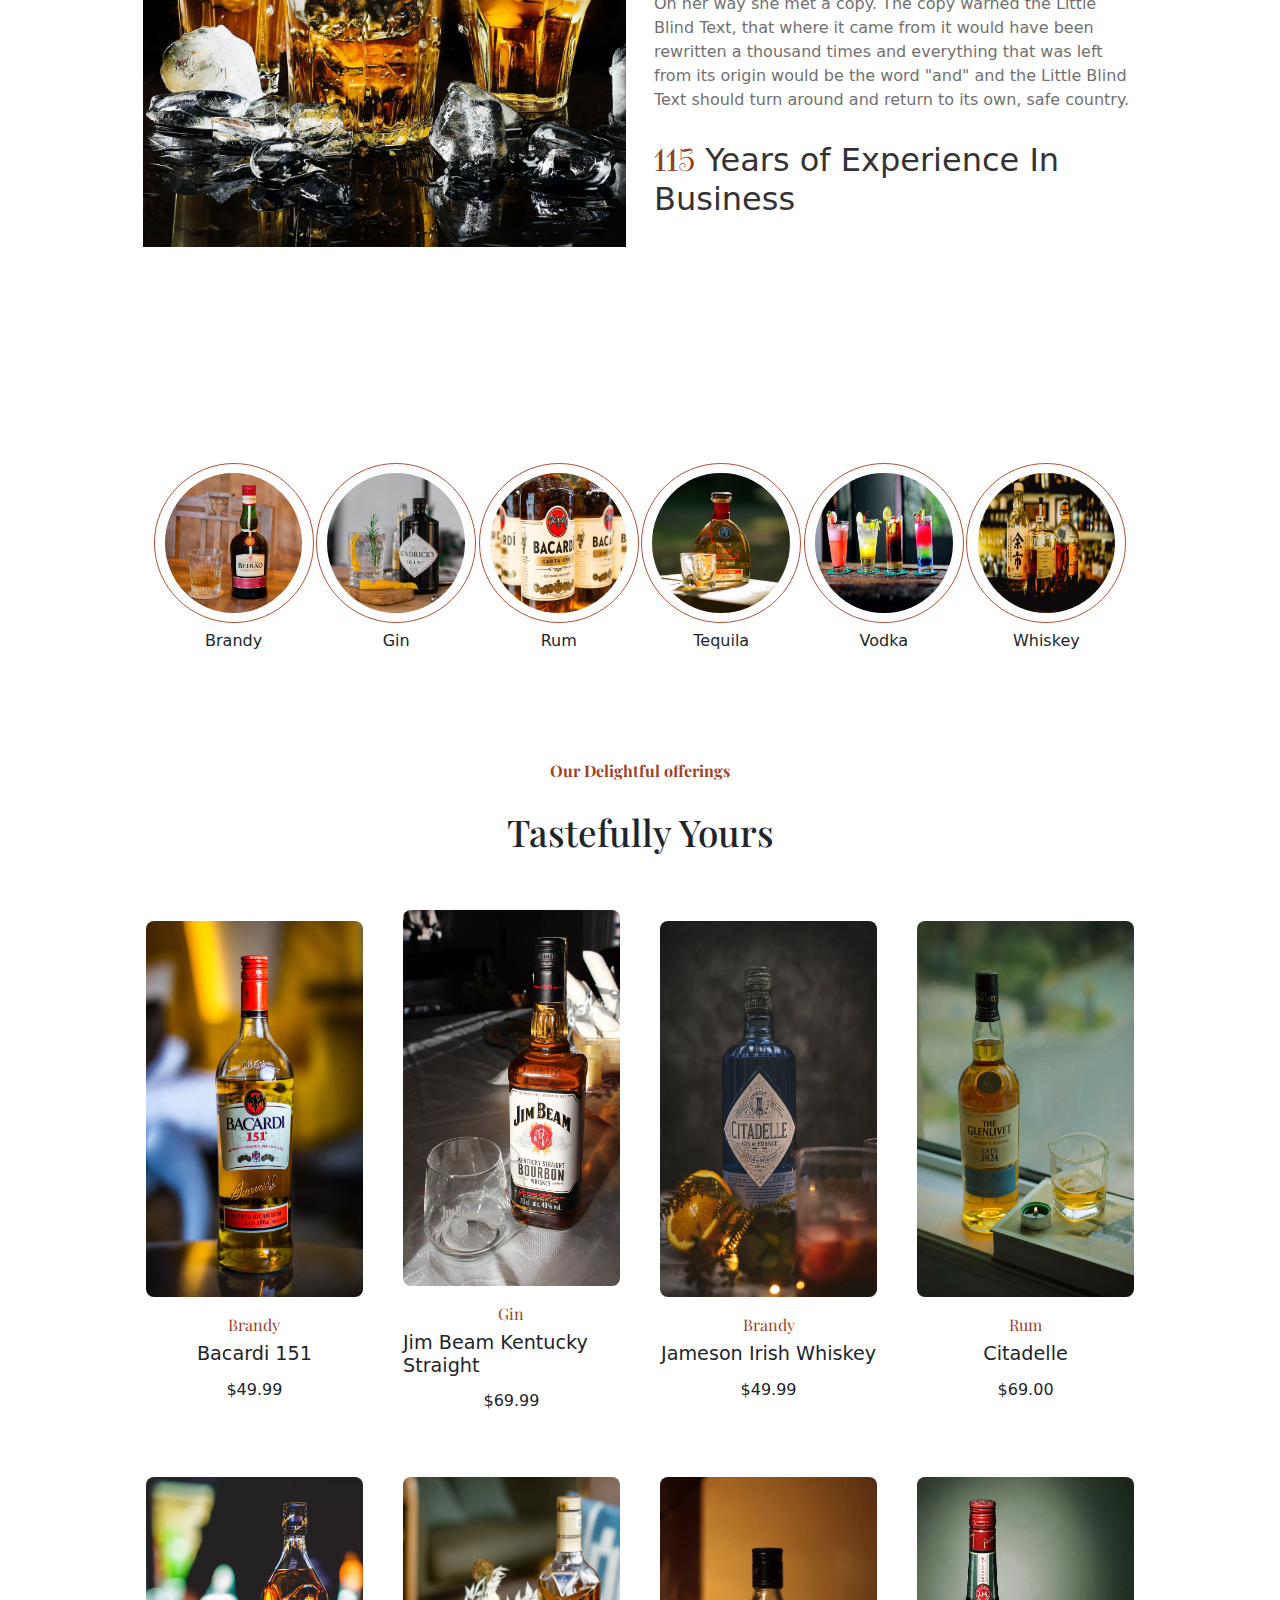
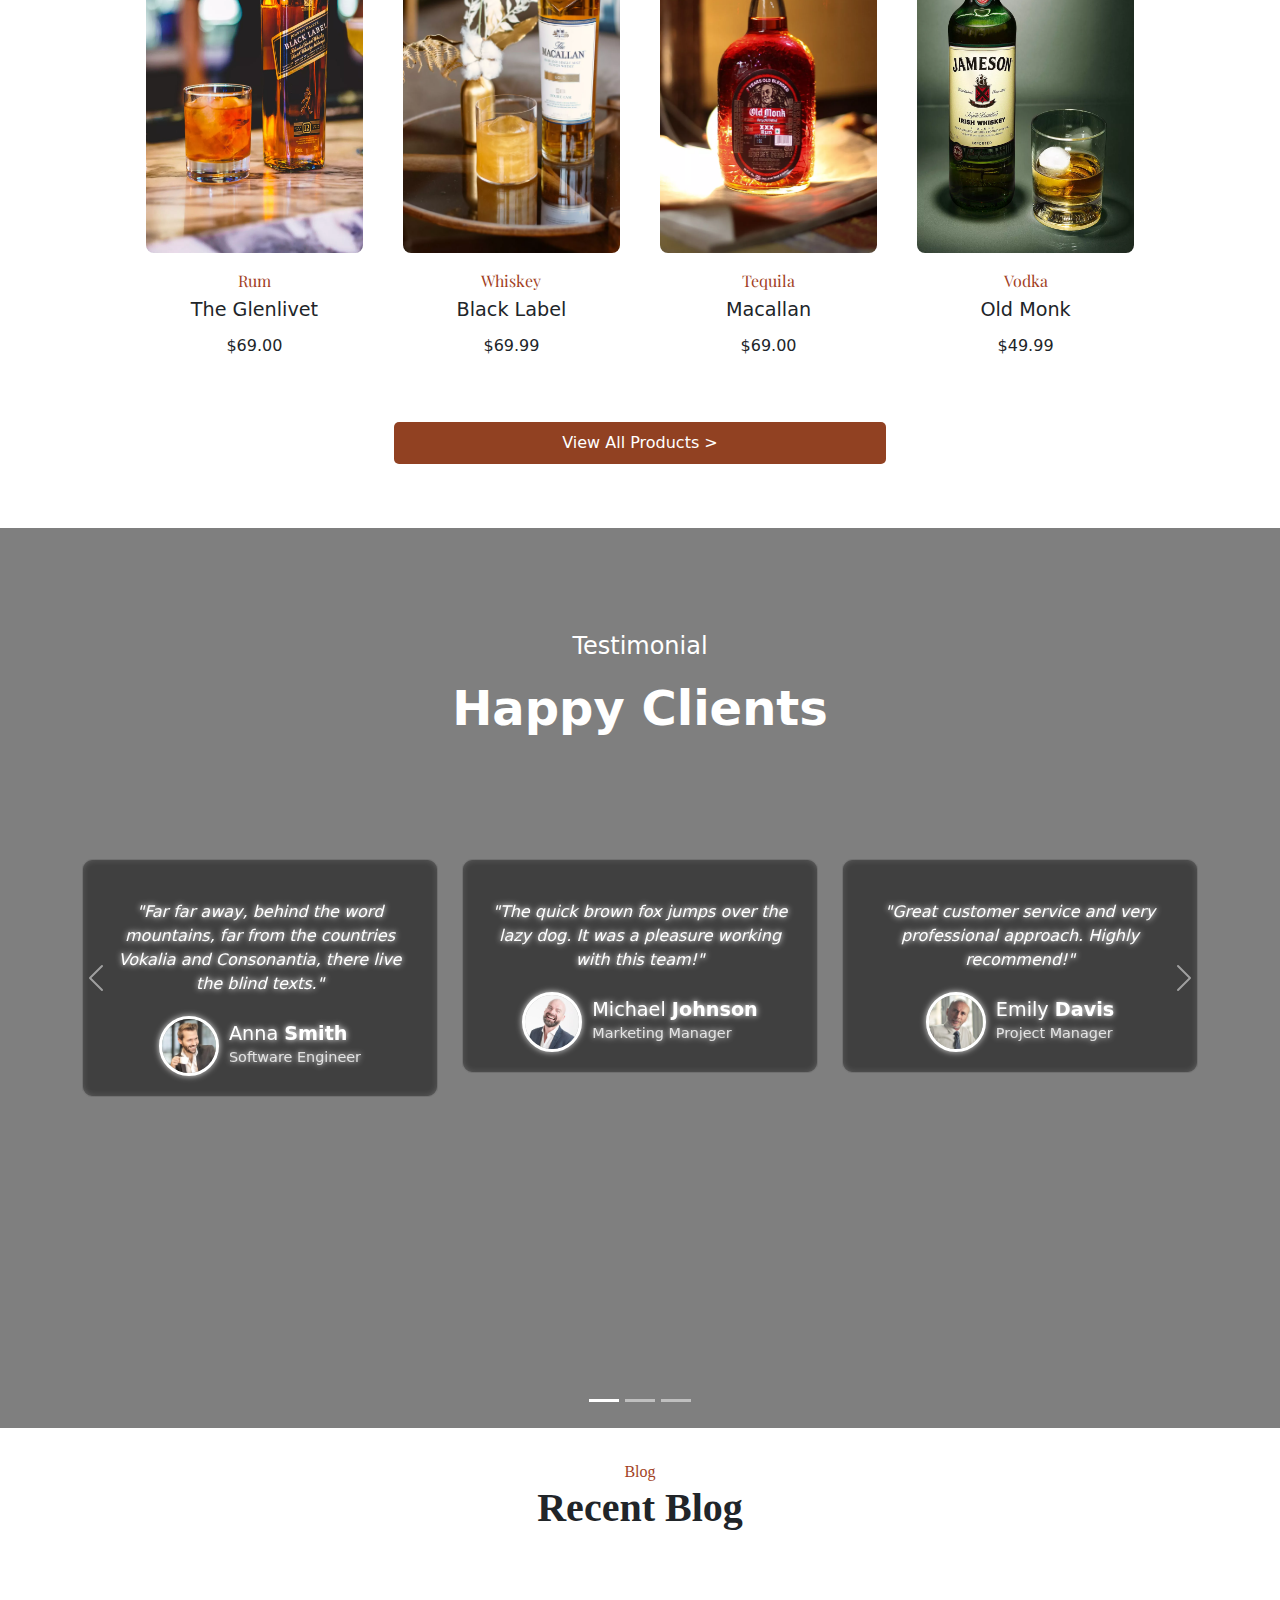
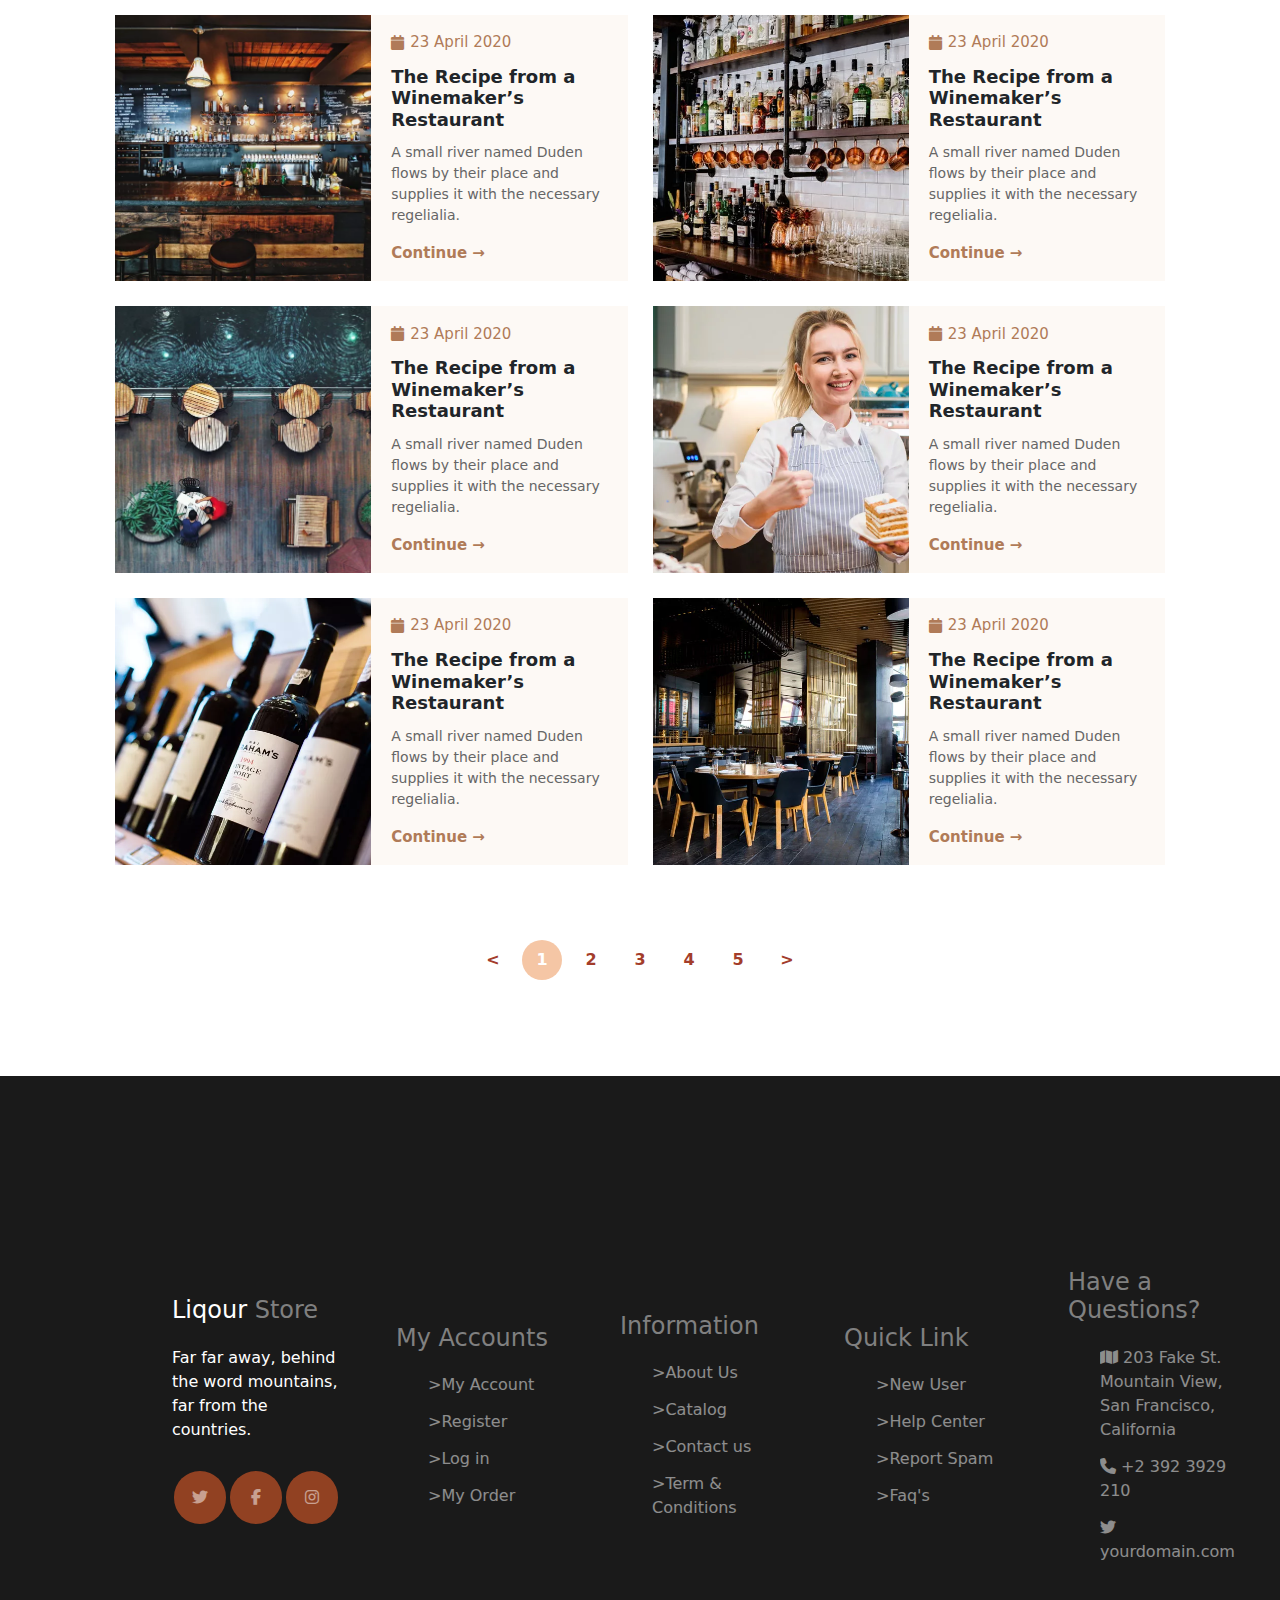
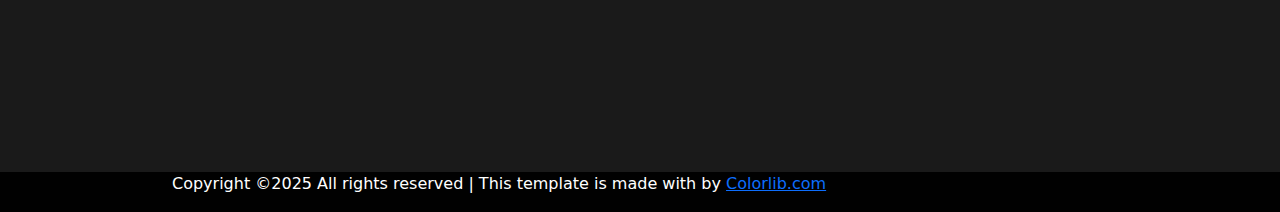
==== commit 92c5d4b2: "end of 'blog.html, home.html,contact.httml,firstproduct, signin and login" ====
--- a/index.html
+++ b/index.html
@@ -46,34 +46,39 @@
         <div class="container-fluid">
             <a class="navbar-brand fw-bold" href="#">LIQOUR STORE</a>
             <button class="navbar-toggler" type="button" data-bs-toggle="collapse" data-bs-target="#navbarNav"
-                    aria-controls="navbarNav" aria-expanded="false" aria-label="Toggle navigation">
-                <span class="navbar-toggler-icon"></span>
-            </button>
+        aria-controls="navbarNav" aria-expanded="false" aria-label="Toggle navigation">
+    MENU
+</button>
+
             <div class="collapse navbar-collapse justify-content-end" id="navbarNav">
                 <ul class="navbar-nav">
                     <li class="nav-item">
                         <a class="nav-link active" href="./index.html">Home</a>
                     </li>
                     <li class="nav-item">
-                        <a class="nav-link" href="#">About</a>
+                        <a class="nav-link" href="about.html">About</a>
                     </li>
                     <li class="nav-item dropdown">
                         <a class="nav-link dropdown-toggle" href="#" role="button" data-bs-toggle="dropdown" aria-expanded="false">
                           Product
                         </a>
                         <ul class="dropdown-menu">
-                          <li><a class="dropdown-item" href="#">Product</a></li>
+                          <li><a class="dropdown-item" href="product.html">Product</a></li>
                           <li><a class="dropdown-item" href="#">Single product</a></li>
                           <li><a class="dropdown-item" href="#">Cart</a></li>
                           <li><a class="dropdown-item" href="#">Checkout</a></li>
                         </ul>
                       </li>
+                      <li class="nav-item">
+                        <a class="nav-link" href="./blog.html">Blog</a>
+                    </li>
+
                     <li class="nav-item">
                         <a class="nav-link" href="./contact.html">Contact</a>
                     </li>
                     <li class="nav-item">
                         <a class="nav-link" href="#">
-                            <i class="bi bi-cart"></i> 
+                            <i class="fa-solid fa-bag-shopping"></i> 
                         </a>
                     </li>
                     <li class="nav-item">
@@ -85,7 +90,6 @@
             </div>
         </div>
     </nav>
-    
 
 <div class="hero-wrap" style="background-image: url(assets/img/bg_2.jpg);" data-stellar-background-ratio="0.5">
     <div class="overlay"></div>
@@ -532,6 +536,98 @@
     </button>
 </div>
 
+
+<div class="pagination-header">
+    <nav>
+       <span>Blog</span>
+       <h1>Recent Blog</h1>
+    </nav>
+</div>
+
+<div class="blog-container">
+    <div class="blog-card">
+        <img src="assets/img/image_3.jpg" alt="Wine Bottles">
+        <div class="blog-content">
+            <span class="date"><i class="fa fa-calendar"></i> 23 April 2020</span>
+            <h3>The Recipe from a Winemaker’s Restaurant</h3>
+            <p>A small river named Duden flows by their place and supplies it with the necessary regelialia.</p>
+            <a href="#">Continue →</a>
+        </div>
+    </div>
+    
+    <div class="blog-card">
+        <img src="assets/img/image_2.jpg" alt="Restaurant">
+        <div class="blog-content">
+            <span class="date"><i class="fa fa-calendar"></i> 23 April 2020</span>
+            <h3>The Recipe from a Winemaker’s Restaurant</h3>
+            <p>A small river named Duden flows by their place and supplies it with the necessary regelialia.</p>
+            <a href="#">Continue →</a>
+        </div>
+    </div>
+
+    <div class="blog-card">
+        <img src="assets/img/image_1.jpg" alt="Wine Bottles">
+        <div class="blog-content">
+            <span class="date"><i class="fa fa-calendar"></i> 23 April 2020</span>
+            <h3>The Recipe from a Winemaker’s Restaurant</h3>
+            <p>A small river named Duden flows by their place and supplies it with the necessary regelialia.</p>
+            <a href="#">Continue →</a>
+        </div>
+    </div>
+
+    <div class="blog-card">
+        <img src="assets/img/image_4.jpg" alt="Restaurant">
+        <div class="blog-content">
+            <span class="date"><i class="fa fa-calendar"></i> 23 April 2020</span>
+            <h3>The Recipe from a Winemaker’s Restaurant</h3>
+            <p>A small river named Duden flows by their place and supplies it with the necessary regelialia.</p>
+            <a href="#">Continue →</a>
+        </div>
+    </div>
+
+    <div class="blog-card">
+        <img src="assets/img/image_5.jpg" alt="Wine Bottles">
+        <div class="blog-content">
+            <span class="date"><i class="fa fa-calendar"></i> 23 April 2020</span>
+            <h3>The Recipe from a Winemaker’s Restaurant</h3>
+            <p>A small river named Duden flows by their place and supplies it with the necessary regelialia.</p>
+            <a href="#">Continue →</a>
+        </div>
+    </div>
+
+    <div class="blog-card">
+        <img src="assets/img/image_6.jpg" alt="Restaurant">
+        <div class="blog-content">
+            <span class="date"><i class="fa fa-calendar"></i> 23 April 2020</span>
+            <h3>The Recipe from a Winemaker’s Restaurant</h3>
+            <p>A small river named Duden flows by their place and supplies it with the necessary regelialia.</p>
+            <a href="#">Continue →</a>
+        </div>
+    </div>
+   
+    
+</div>
+
+<div class="pagination-container">
+    <nav>
+        <ul class="pagination">
+            <li class="page-item">
+                <a class="page-link" href="#" aria-label="Previous">&lt;</a>
+            </li>
+            <li class="page-item active"><a class="page-link" href="#">1</a></li>
+            <li class="page-item"><a class="page-link" href="#">2</a></li>
+            <li class="page-item"><a class="page-link" href="#">3</a></li>
+            <li class="page-item"><a class="page-link" href="#">4</a></li>
+            <li class="page-item"><a class="page-link" href="#">5</a></li>
+            <li class="page-item">
+                <a class="page-link" href="#" aria-label="Next">&gt;</a>
+            </li>
+        </ul>
+    </nav>
+</div>
+
+
+
  <footer class="main_footer">
     <div class="row footer_value">
         <div class="col-2">
--- a/assets/css/index.css
+++ b/assets/css/index.css
@@ -30,6 +30,20 @@
   color: #ffffff;
 }
 
+.top-header, .navbar-expand-lg {
+  animation: fadeInDown 1s ease-in-out;
+}
+@keyframes fadeInDown {
+  from {
+    opacity: 0;
+    transform: translateY(-20px);
+  }
+  to {
+    opacity: 1;
+    transform: translateY(0);
+  }
+}
+
 .navbar-expand-lg {
   width: 100%;
   z-index: 1000;
@@ -60,7 +74,8 @@
 }
 @media (max-width: 768px) {
   .navbar-expand-lg .navbar-toggler {
-    background-color: #ff6600;
+    color: white;
+    font-size: medium;
   }
   .navbar-expand-lg .navbar-nav {
     width: 100%;
@@ -767,6 +782,145 @@
   }
 }
 
+.pagination-header {
+  width: 100%;
+  margin: 0 auto;
+  display: flex;
+  flex-direction: column;
+  align-items: center;
+  justify-content: center;
+}
+.pagination-header nav {
+  display: flex;
+  flex-direction: column;
+  align-items: center;
+  justify-content: center;
+  margin-top: 2rem;
+}
+.pagination-header nav span {
+  text-align: center;
+  color: #a23f25;
+  font-family: "Times New Roman", Times, serif;
+}
+.pagination-header nav h1 {
+  font-family: "Times New Roman", Times, serif;
+  font-weight: bold;
+}
+
+.blog-container {
+  display: grid;
+  grid-template-columns: repeat(2, 1fr);
+  gap: 25px;
+  max-width: 1100px;
+  margin: 50px auto;
+  padding: 25px;
+  height: 900px;
+}
+.blog-container .blog-card {
+  display: flex;
+  background: #fdf9f5;
+  overflow: hidden;
+  transition: transform 0.3s ease;
+}
+.blog-container .blog-card:hover {
+  transform: scale(1.03);
+}
+.blog-container .blog-card img {
+  width: 50%;
+  height: 270px;
+  -o-object-fit: cover;
+     object-fit: cover;
+}
+.blog-container .blog-card .blog-content {
+  padding: 20px;
+  display: flex;
+  flex-direction: column;
+  justify-content: center;
+}
+.blog-container .blog-card .blog-content .date {
+  font-size: 15px;
+  color: #b07b58;
+  display: flex;
+  align-items: center;
+  gap: 6px;
+}
+.blog-container .blog-card .blog-content .date i {
+  color: #b07b58;
+}
+.blog-container .blog-card .blog-content h3 {
+  font-size: 18px;
+  font-weight: bold;
+  margin: 12px 0;
+}
+.blog-container .blog-card .blog-content p {
+  font-size: 14px;
+  color: #666;
+}
+.blog-container .blog-card .blog-content a {
+  font-size: 15px;
+  font-weight: bold;
+  color: #b07b58;
+  text-decoration: none;
+  transition: color 0.3s ease;
+}
+.blog-container .blog-card .blog-content a:hover {
+  color: #a33d2b;
+}
+@media (max-width: 992px) {
+  .blog-container .blog-container {
+    grid-template-columns: 1fr;
+    max-width: 100%;
+  }
+  .blog-container .blog-card {
+    flex-direction: column;
+  }
+}
+@media (max-width: 768px) {
+  .blog-container .blog-container {
+    max-width: 100%;
+    padding: 10px;
+  }
+  .blog-container .blog-card {
+    flex-direction: column;
+  }
+}
+
+.pagination-container {
+  display: flex;
+  justify-content: center;
+  align-items: center;
+  margin: 0 auto;
+  width: 100%;
+}
+.pagination-container .pagination {
+  display: flex;
+  justify-content: center;
+  align-items: center;
+  gap: 10px;
+}
+.pagination-container .pagination .page-item .page-link {
+  border-radius: 50%;
+  width: 40px;
+  height: 40px;
+  display: flex;
+  align-items: center;
+  justify-content: center;
+  text-align: center;
+  color: #a33d2b;
+  font-weight: bold;
+  border: none;
+  transition: background 0.3s ease;
+}
+.pagination-container .pagination .page-item .page-link:hover {
+  background-color: #f5c6a5;
+  color: #914122;
+}
+.pagination-container .pagination .page-item.active .page-link {
+  background-color: #f5c6a5;
+  color: white;
+  border-color: #f5c6a5;
+}
+
 .main_footer {
   width: 100%;
   min-height: -moz-fit-content;
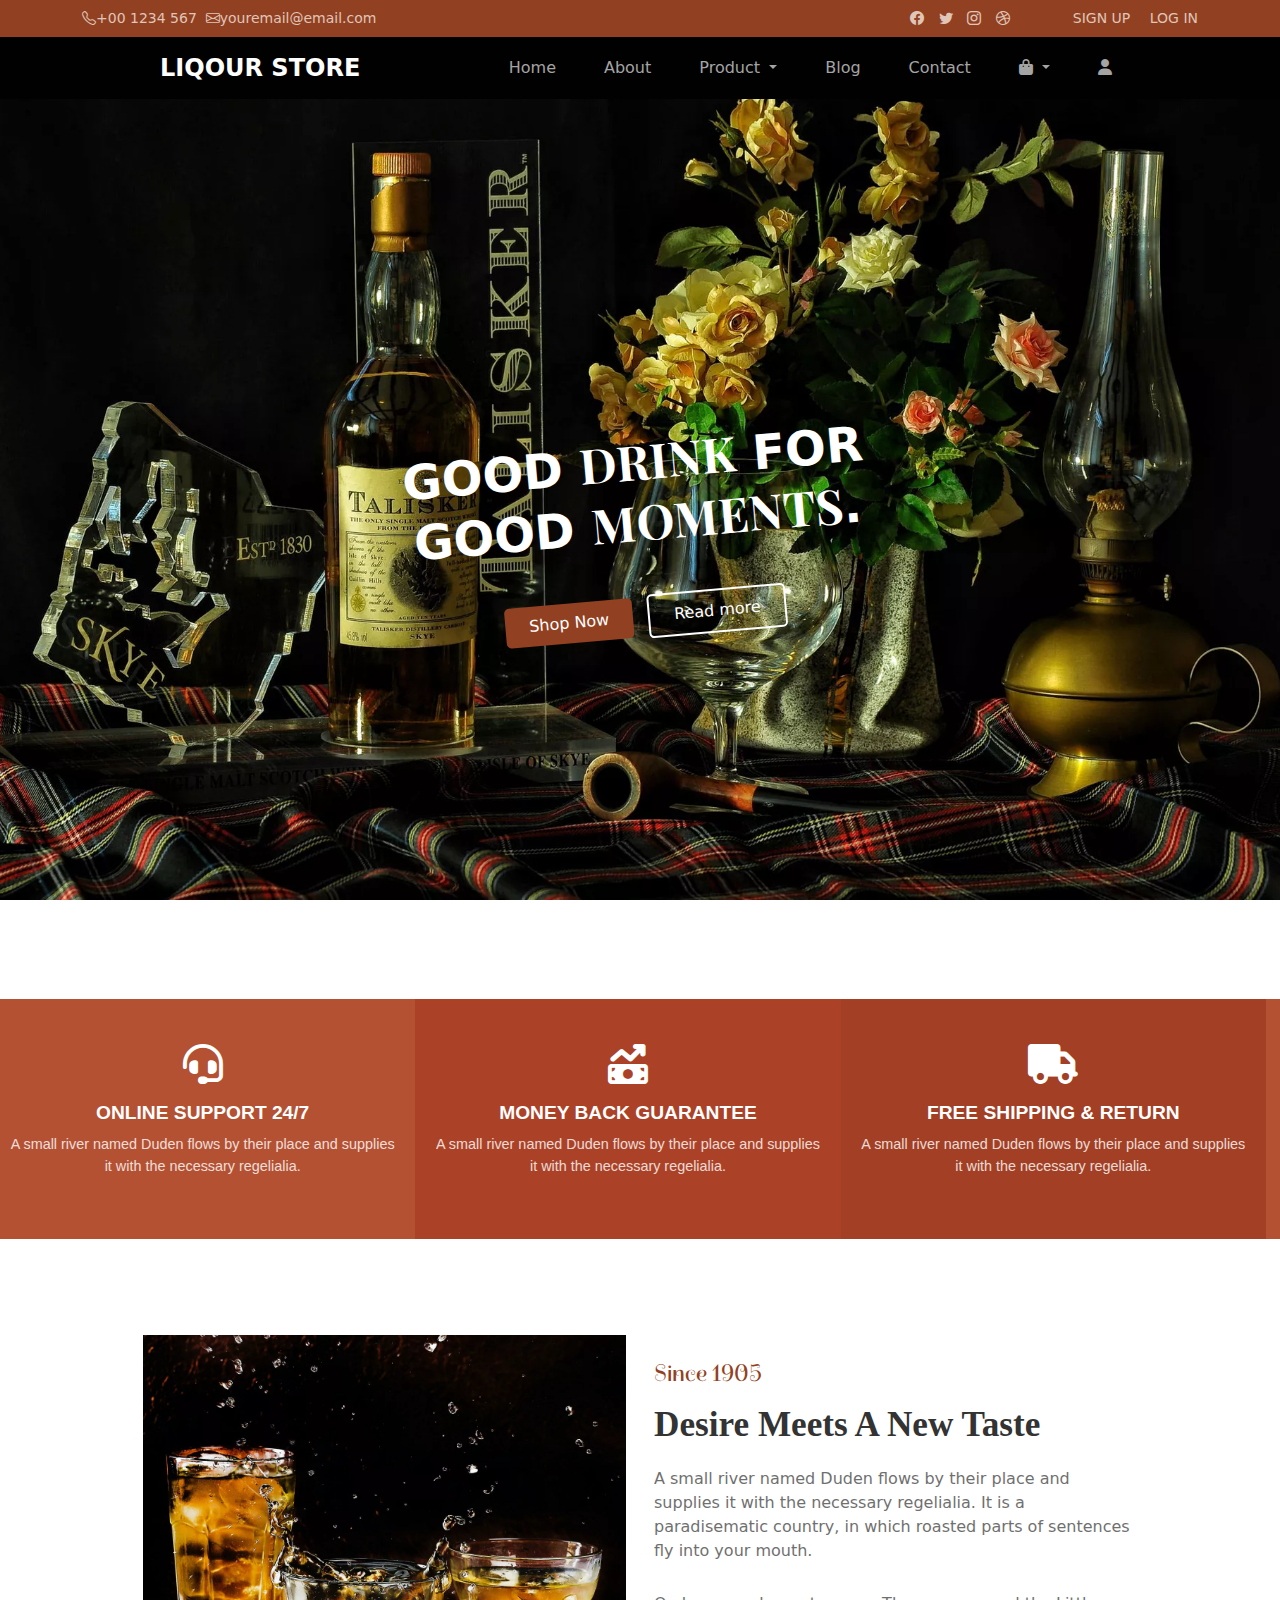
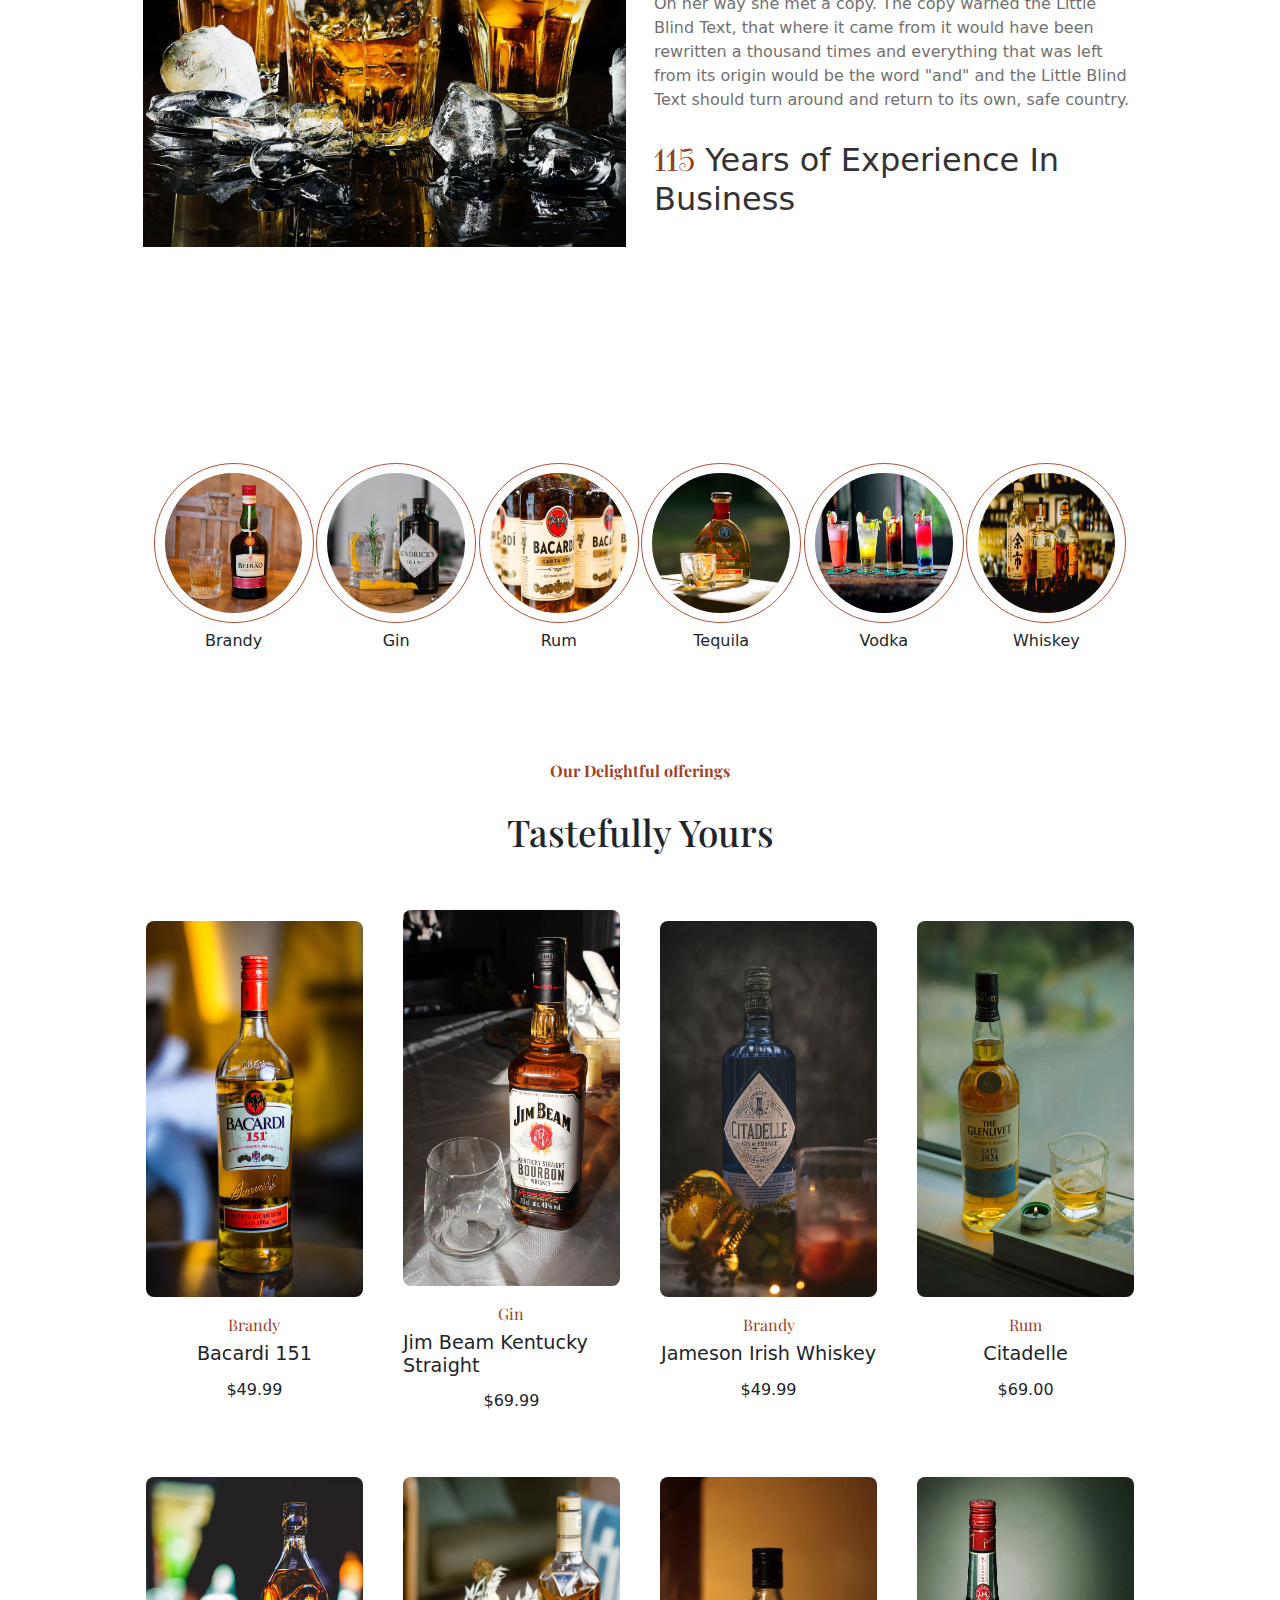
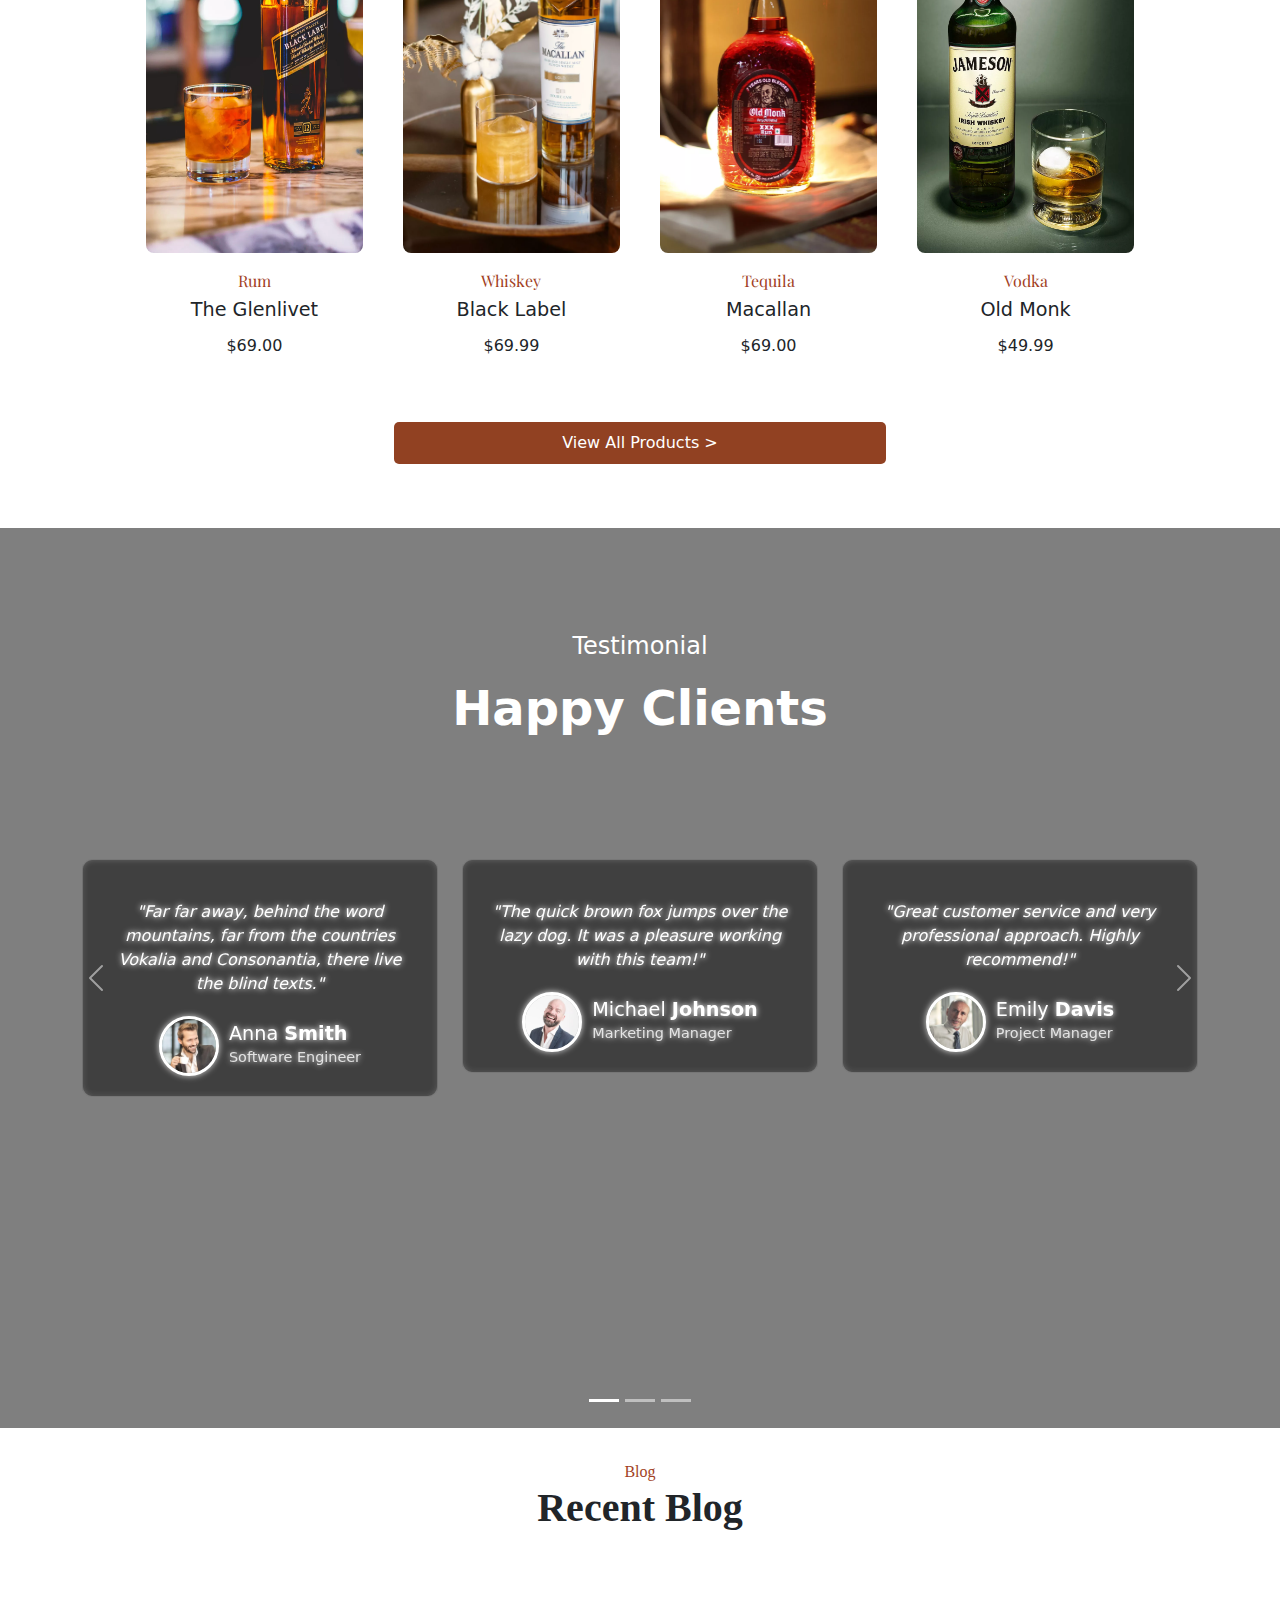
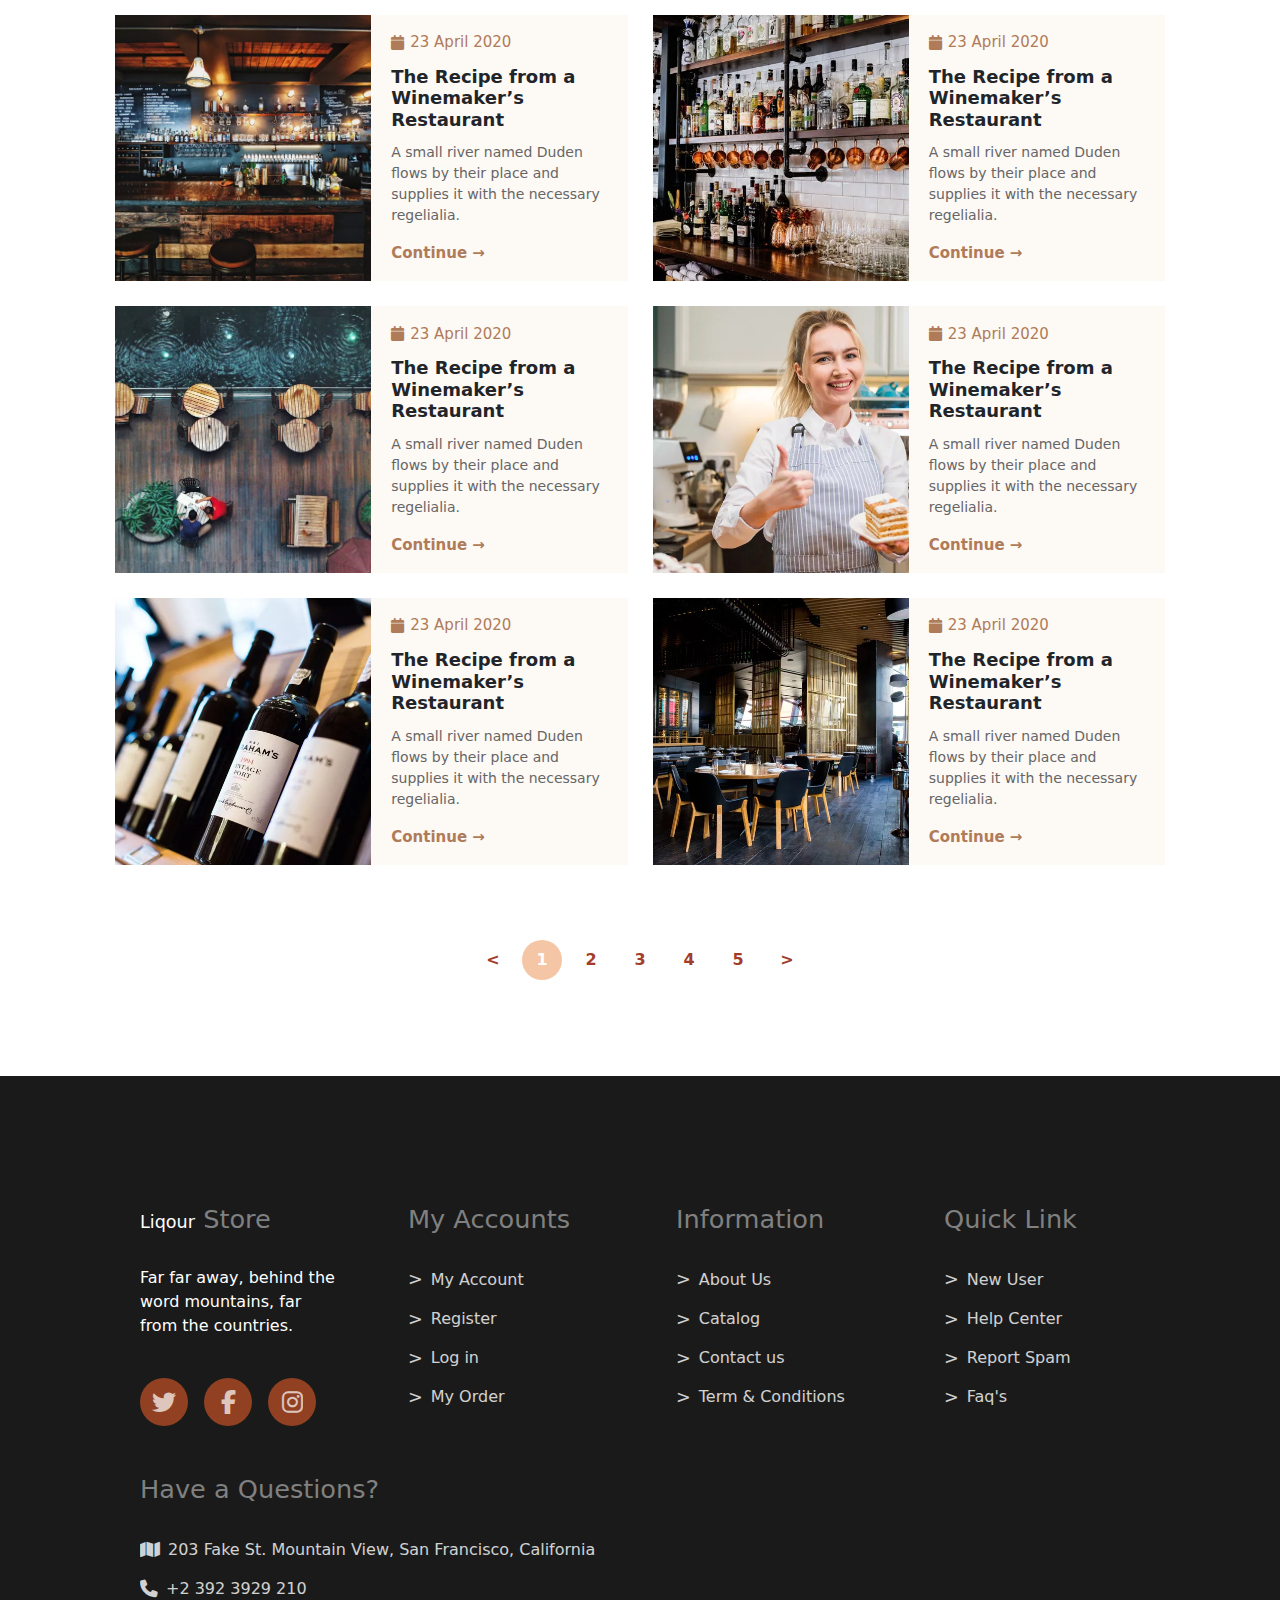
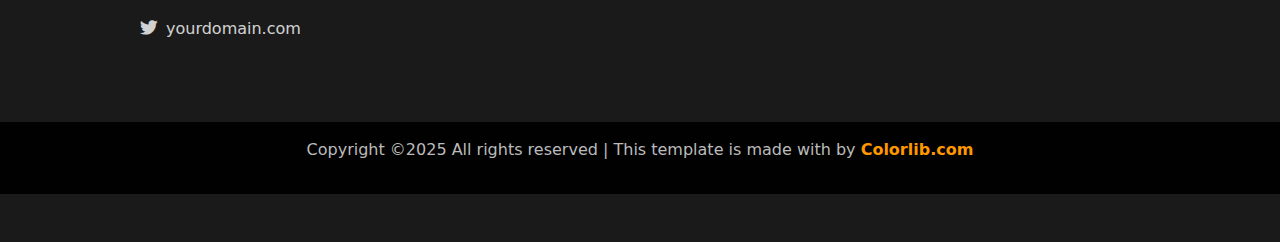
==== commit 6de42d64: "end of static sites 'maybe not ?'" ====
--- a/index.html
+++ b/index.html
@@ -44,7 +44,7 @@
 
     <nav class="navbar navbar-expand-lg">
         <div class="container-fluid">
-            <a class="navbar-brand fw-bold" href="#">LIQOUR STORE</a>
+            <a class="navbar-brand fw-bold" href="index.html">LIQOUR STORE</a>
             <button class="navbar-toggler" type="button" data-bs-toggle="collapse" data-bs-target="#navbarNav"
         aria-controls="navbarNav" aria-expanded="false" aria-label="Toggle navigation">
     MENU
@@ -64,8 +64,8 @@
                         </a>
                         <ul class="dropdown-menu">
                           <li><a class="dropdown-item" href="product.html">Product</a></li>
-                          <li><a class="dropdown-item" href="#">Single product</a></li>
-                          <li><a class="dropdown-item" href="#">Cart</a></li>
+                          <li><a class="dropdown-item" href="singleproduct.html">Single product</a></li>
+                          <li><a class="dropdown-item" href="cart.html">Cart</a></li>
                           <li><a class="dropdown-item" href="#">Checkout</a></li>
                         </ul>
                       </li>
@@ -76,13 +76,20 @@
                     <li class="nav-item">
                         <a class="nav-link" href="./contact.html">Contact</a>
                     </li>
-                    <li class="nav-item">
-                        <a class="nav-link" href="#">
+                    <li class="nav-item dropdown">
+                        <a class="nav-link dropdown-toggle" href="#" id="shoppingBagDropdown" role="button" data-bs-toggle="dropdown" aria-expanded="false">
                             <i class="fa-solid fa-bag-shopping"></i> 
                         </a>
+                        <!-- <ul class="dropdown-menu" aria-labelledby="shoppingBagDropdown">
+                            <li><a class="dropdown-item" href="product.html">Product</a></li>
+                            <li><a class="dropdown-item" href="#">Single product</a></li>
+                            <li><a class="dropdown-item" href="#">Cart</a></li>
+                            <li><a class="dropdown-item" href="#">Checkout</a></li>
+                        </ul> -->
                     </li>
+                    
                     <li class="nav-item">
-                        <a class="nav-link" href="signup.html">
+                        <a class="nav-link" href="login.html">
                             <i class="fa-solid fa-user"></i> 
                         </a>
                     </li>
--- a/assets/css/index.css
+++ b/assets/css/index.css
@@ -923,143 +923,124 @@
 
 .main_footer {
   width: 100%;
-  min-height: -moz-fit-content;
-  min-height: fit-content;
   background-color: #1A1A1A;
-  margin-top: 1rem;
-  display: flex;
-  justify-content: center;
-  align-items: center;
-  color: white;
   margin-top: 5rem;
-  flex-direction: column;
-  animation: fadeInUp 1s ease-in-out;
-}
-@keyframes fadeInUp {
-  from {
-    opacity: 0;
-    transform: translateY(20px);
-  }
-  to {
-    opacity: 1;
-    transform: translateY(0);
-  }
+  display: flex;
+  flex-direction: column;
+  align-items: center;
+  color: white;
+  padding: 3rem 0;
 }
 .main_footer .row {
-  width: 75%;
-  display: flex;
-  align-items: center;
-  justify-content: space-around;
-  gap: 2rem;
-  flex-wrap: nowrap;
-  margin-top: 12rem;
+  width: 80%;
+  display: flex;
+  flex-wrap: wrap;
+  justify-content: space-between;
+  gap: 3rem;
+  margin-top: 5rem;
 }
 .main_footer .row .col-2 {
-  width: 20%;
-  display: flex;
-  align-items: flex-start;
-  flex-direction: column;
-  justify-content: flex-start;
-  gap: 0.8rem;
+  flex: 1 1 20%;
+  display: flex;
+  flex-direction: column;
+  gap: 1.5rem;
+  text-align: left;
+  min-width: 200px;
+}
+.main_footer .row .col-2 h1 {
+  font-size: 1.6rem;
+  color: gray;
+  margin-bottom: 0.5rem;
 }
 .main_footer .row .col-2 a {
   text-decoration: none;
   color: white;
-}
-.main_footer .row .col-2 h1 {
-  font-size: 1.5rem;
-  color: gray;
+  font-size: 1.1rem;
+  transition: color 0.3s ease-in-out;
+}
+.main_footer .row .col-2 a:hover {
+  color: #ff9800;
+}
+.main_footer .row .col-2 ul {
+  list-style: none;
+  padding: 0;
+  margin: 0;
+  display: flex;
+  flex-direction: column;
+  gap: 0.8rem;
+  opacity: 0.8;
+}
+.main_footer .row .col-2 ul li {
+  display: flex;
+  align-items: center;
+  gap: 0.5rem;
 }
 .main_footer .row .col-2 .circles {
   display: flex;
-  width: 100%;
-  height: 5rem;
-  justify-content: space-around;
+  gap: 1rem;
 }
 .main_footer .row .col-2 .circles .circle {
-  width: 3.3rem;
-  height: 3.3rem;
+  width: 3rem;
+  height: 3rem;
   border-radius: 50%;
   background-color: #914122;
   display: flex;
   align-items: center;
   justify-content: center;
+  transition: transform 0.3s;
+}
+.main_footer .row .col-2 .circles .circle:hover {
+  transform: scale(1.1);
 }
 .main_footer .row .col-2 .circles .circle i {
-  opacity: 0.5;
-}
-.main_footer .row .col-2 ul {
-  display: flex;
-  flex-direction: column;
-  align-items: flex-start;
-  gap: 0.8rem;
-  opacity: 0.5;
-}
-.main_footer .row .col-2 ul li {
-  list-style: none;
+  font-size: 1.5rem;
+  opacity: 0.7;
 }
 .main_footer .footer_two {
   background-color: #010101;
   width: 100%;
-  display: flex;
-  padding-left: 10rem;
-}
+  text-align: center;
+  padding: 1rem;
+}
+.main_footer .footer_two .text p {
+  font-size: 1rem;
+  color: #bbb;
+}
+.main_footer .footer_two .text p a {
+  color: #ff9800;
+  text-decoration: none;
+  font-weight: bold;
+}
+
 @media (max-width: 1024px) {
-  .main_footer .main_footer {
-    height: auto;
-  }
-  .main_footer .row {
+  .row {
     width: 90%;
+    gap: 2rem;
+  }
+  .col-2 {
+    flex: 1 1 45%;
+    text-align: center;
+  }
+  .circles {
+    justify-content: center;
+  }
+}
+@media (max-width: 768px) {
+  .row {
     flex-direction: column;
     align-items: center;
+    gap: 2rem;
+  }
+  .col-2 {
+    flex: 1 1 100%;
+    text-align: center;
+    padding: 1rem 0;
+  }
+  .circles {
+    justify-content: center;
     gap: 1rem;
-    margin-top: 5rem;
-  }
-  .main_footer .col-2 {
-    width: 100%;
-    align-items: center;
-    margin: 0;
-    padding: 0;
-  }
-  .main_footer .circles {
-    width: 100%;
-    height: auto;
-    justify-content: center;
-  }
-  .main_footer .circle {
-    width: 2.5rem;
-    height: 2.5rem;
-  }
-  .main_footer h1 {
-    font-size: 1.2rem;
-  }
-}
-@media (max-width: 768px) {
-  .main_footer .main_footer {
-    height: auto;
-  }
-  .main_footer .row {
-    width: 95%;
-    margin-top: 3rem;
-  }
-  .main_footer .col-2 {
-    width: 100%;
-    gap: 1rem;
-    margin: 0;
-    padding: 0;
-  }
-  .main_footer h1 {
-    font-size: 1rem;
-  }
-  .main_footer .circles {
-    width: 30rem;
-    justify-content: center;
-    flex-direction: column;
-    gap: 0.2rem;
-    height: auto;
-  }
-  .main_footer .circle {
-    width: 2rem;
-    height: 4rem;
+  }
+  h1 {
+    font-size: 1.4rem;
   }
 }/*# sourceMappingURL=index.css.map */